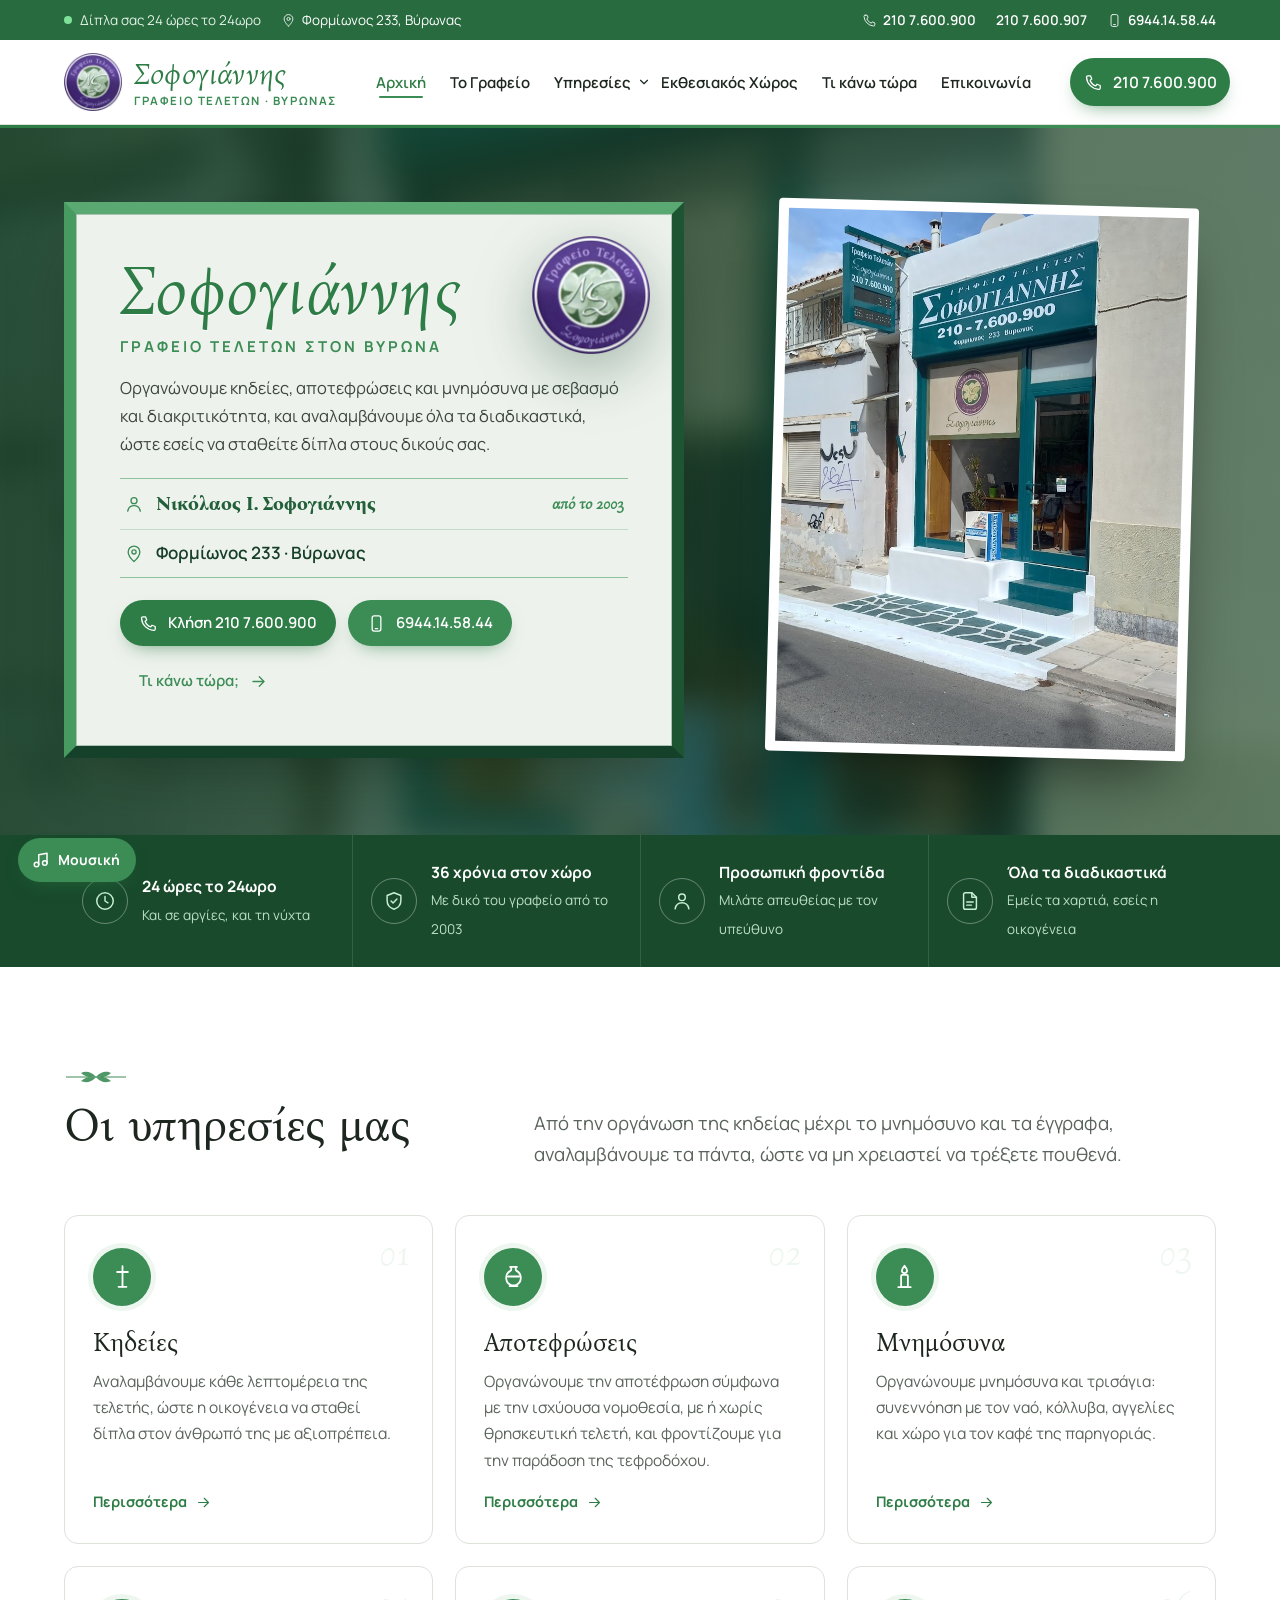
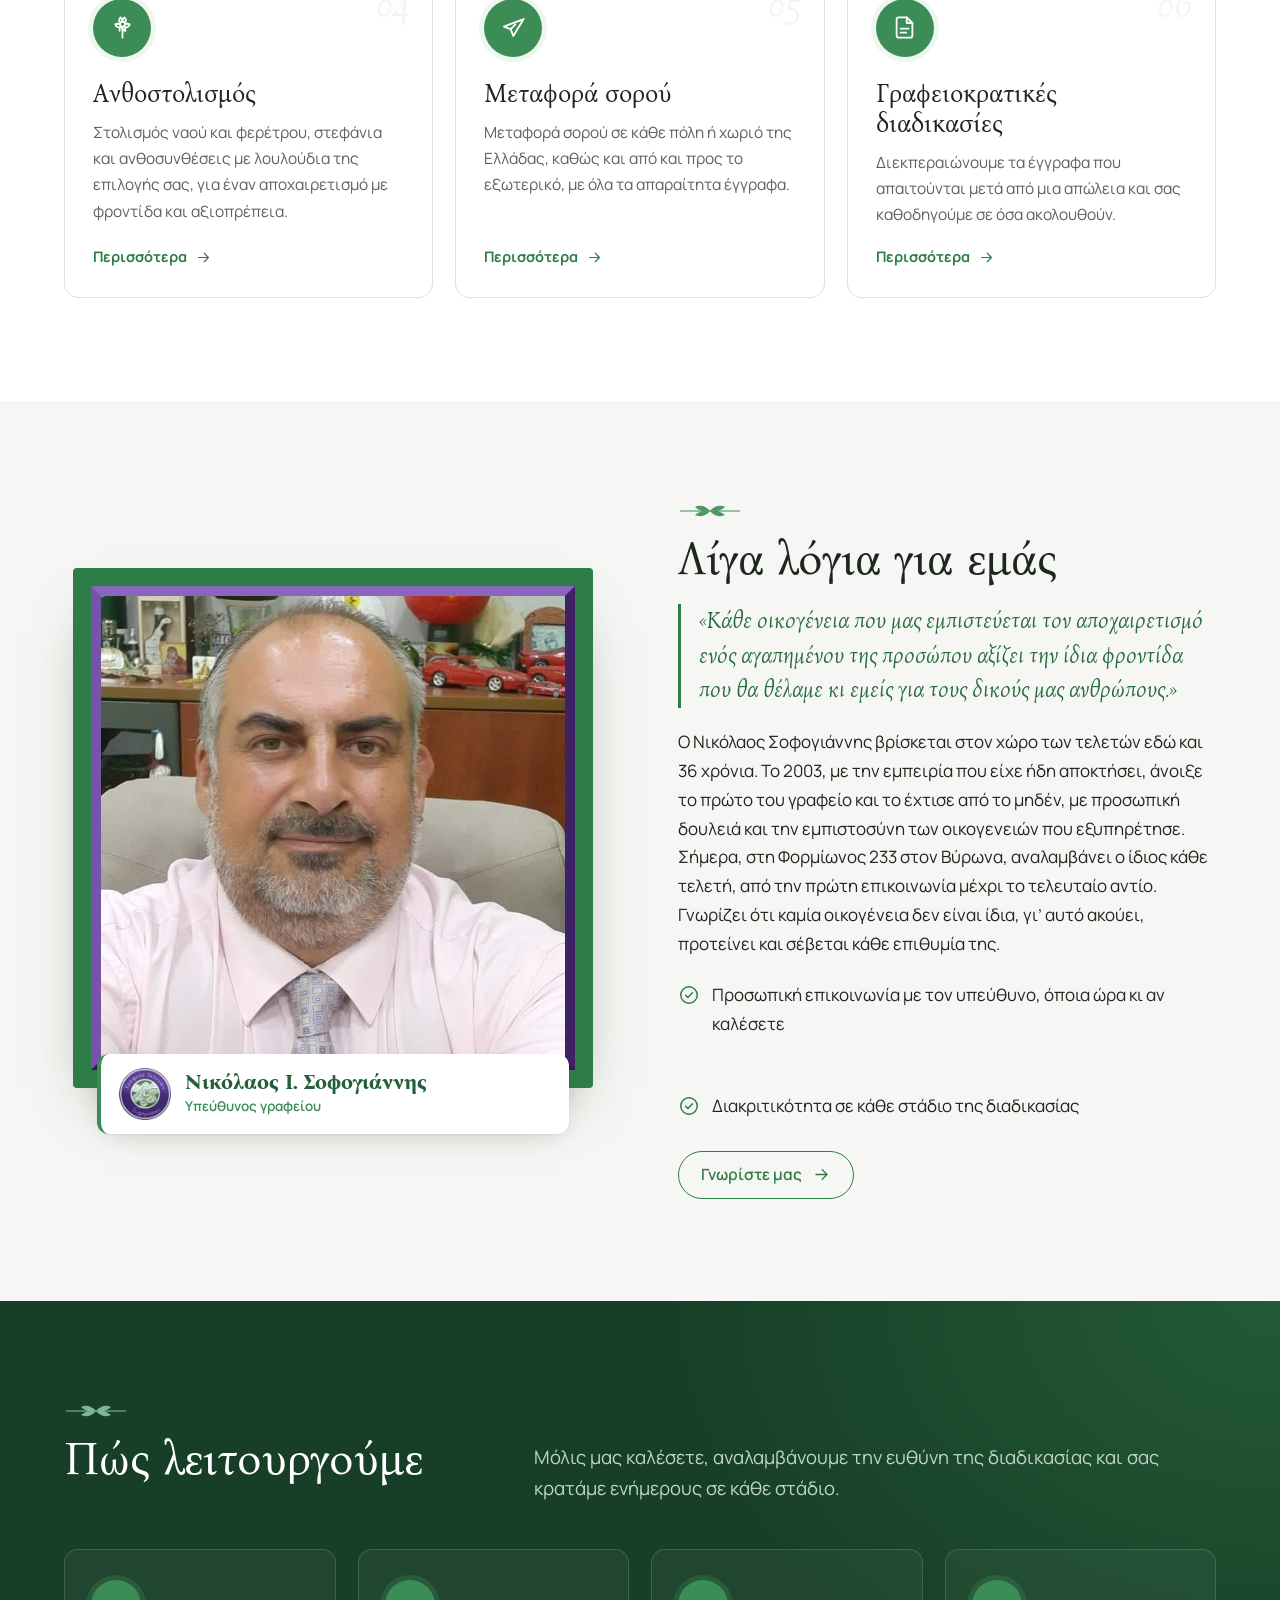
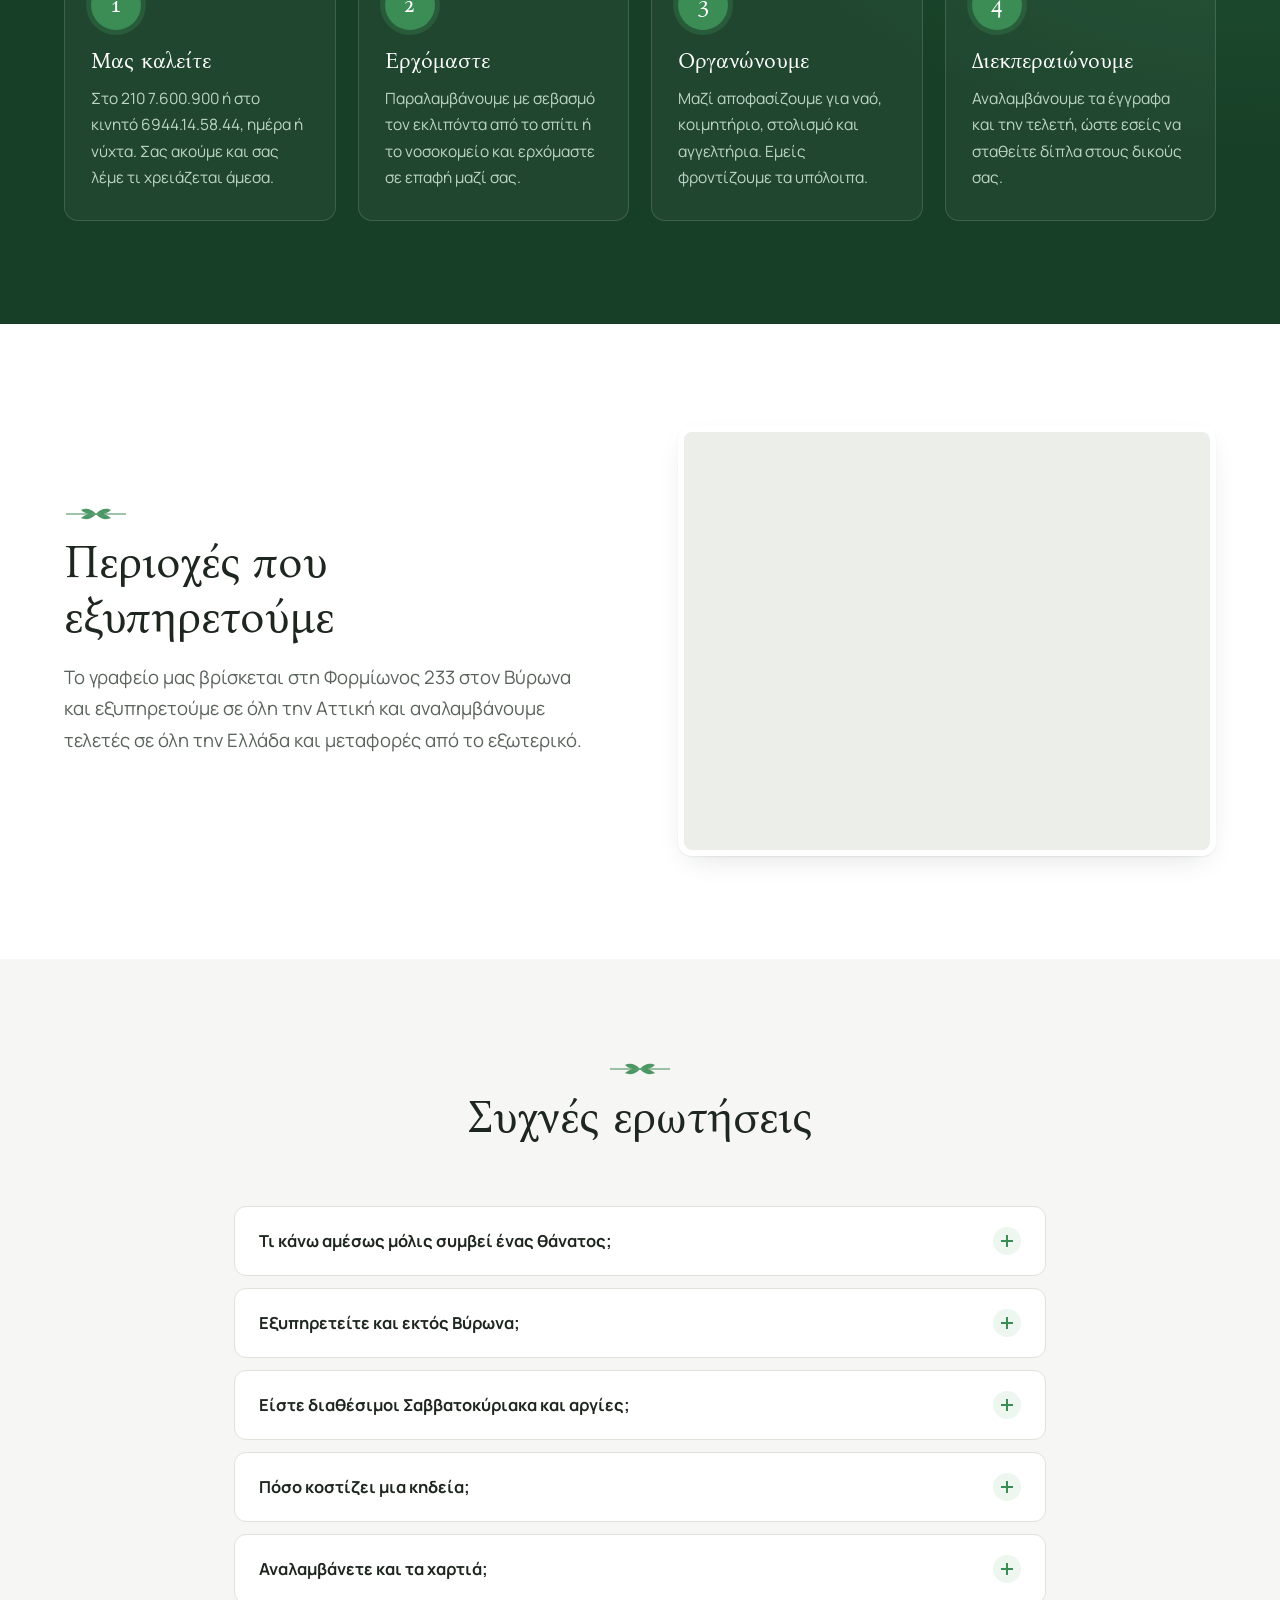
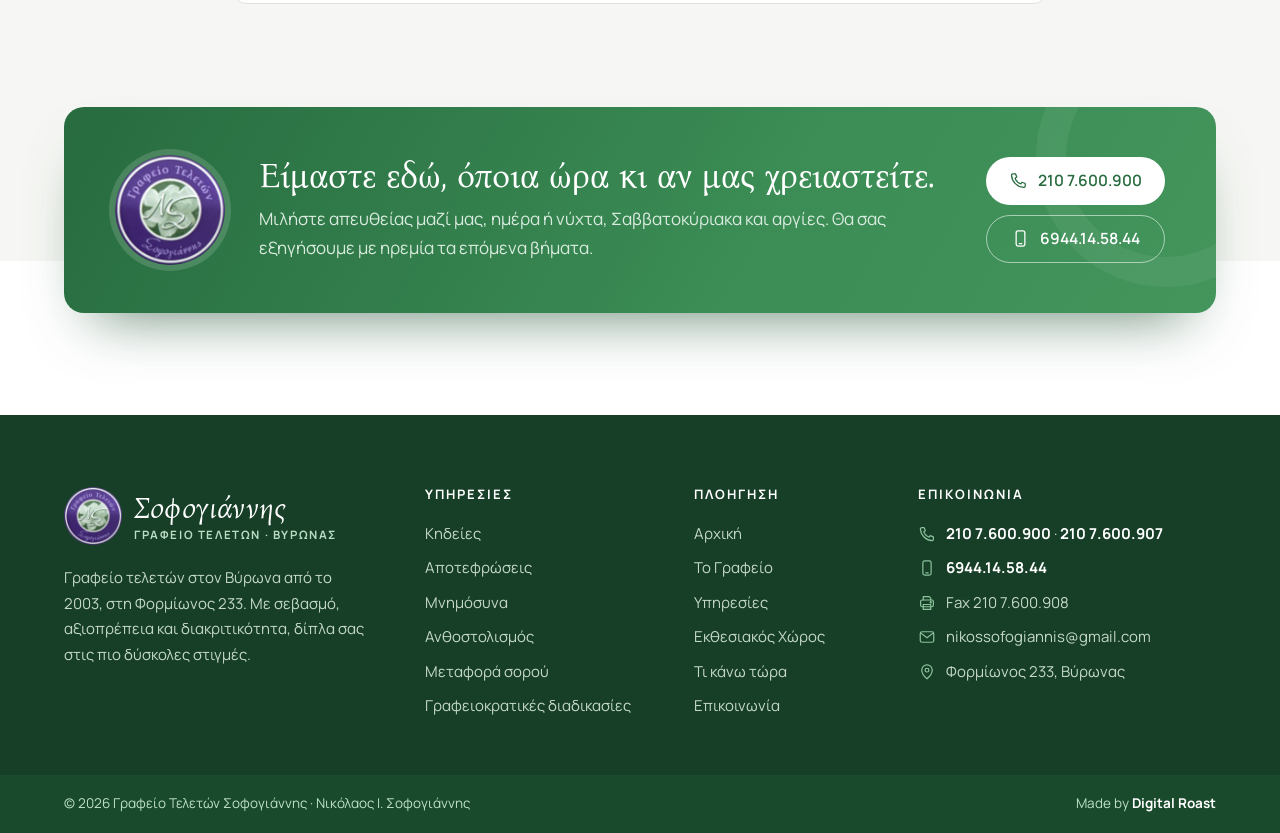
==== index.html @ 7c136b26 "Τηλέφωνα στη μορφή της κάρτας (210 7.600.900, 6944.14.58.44) Co-Authored-By: Claude Opus 5.5 <norepl" ====
<!DOCTYPE html>
<html lang="el">
<head>
  <meta charset="UTF-8">
  <meta name="viewport" content="width=device-width, initial-scale=1">
  <title>Γραφείο Τελετών Βύρωνας · Σοφογιάννης · 210 7.600.900</title>
  <meta name="description" content="Γραφείο Τελετών Σοφογιάννης στον Βύρωνα από το 2003, Φορμίωνος 233. Κηδείες, αποτεφρώσεις, μνημόσυνα, μεταφορά σορού, διαδικαστικά. 24 ώρες το 24ωρο: 210 7.600.900, 6944.14.58.44.">
  <meta name="robots" content="index, follow, max-image-preview:large, max-snippet:-1">
  <meta name="theme-color" content="#2f7d46">
  <link rel="canonical" href="https://teletessofogiannisvyronas.gr/">
  <meta property="og:type" content="website">
  <meta property="og:locale" content="el_GR">
  <meta property="og:site_name" content="Γραφείο Τελετών Σοφογιάννης · Βύρωνας">
  <meta property="og:title" content="Γραφείο Τελετών Βύρωνας · Σοφογιάννης · 210 7.600.900">
  <meta property="og:description" content="Γραφείο Τελετών Σοφογιάννης στον Βύρωνα από το 2003, Φορμίωνος 233. Κηδείες, αποτεφρώσεις, μνημόσυνα, μεταφορά σορού, διαδικαστικά. 24 ώρες το 24ωρο: 210 7.600.900, 6944.14.58.44.">
  <meta property="og:url" content="https://teletessofogiannisvyronas.gr/">
  <meta property="og:image" content="https://teletessofogiannisvyronas.gr/og-image.png?v=9c0b03b7">
  <meta property="og:image:width" content="1200">
  <meta property="og:image:height" content="630">
  <meta property="og:image:alt" content="Γραφείο Τελετών Σοφογιάννης · Βύρωνας">
  <meta name="twitter:card" content="summary_large_image">
  <meta name="twitter:title" content="Γραφείο Τελετών Βύρωνας · Σοφογιάννης · 210 7.600.900">
  <meta name="twitter:description" content="Γραφείο Τελετών Σοφογιάννης στον Βύρωνα από το 2003, Φορμίωνος 233. Κηδείες, αποτεφρώσεις, μνημόσυνα, μεταφορά σορού, διαδικαστικά. 24 ώρες το 24ωρο: 210 7.600.900, 6944.14.58.44.">
  <meta name="twitter:image" content="https://teletessofogiannisvyronas.gr/og-image.png?v=9c0b03b7">
  <meta name="format-detection" content="telephone=no">
  <link rel="icon" href="/favicon.ico?v=9c0b03b7" sizes="48x48">
  <link rel="icon" href="/favicon-96.png?v=9c0b03b7" sizes="96x96" type="image/png">
  <link rel="manifest" href="/site.webmanifest">
  <link rel="apple-touch-icon" href="/apple-touch-icon.png?v=9c0b03b7">
  <link rel="preconnect" href="https://fonts.googleapis.com">
  <link rel="preconnect" href="https://fonts.gstatic.com" crossorigin>
  <link href="https://fonts.googleapis.com/css2?family=Bona+Nova:ital,wght@0,400;0,700;1,400&family=Manrope:wght@400;500;600;700&display=swap" rel="stylesheet">
  <link rel="stylesheet" href="/css/style.css?v=26f9531e">
  <script>document.documentElement.classList.add("js")</script>
  <script type="application/ld+json">
{
  "@context": "https://schema.org",
  "@graph": [
    {
      "@type": "WebSite",
      "@id": "https://teletessofogiannisvyronas.gr/#website",
      "url": "https://teletessofogiannisvyronas.gr/",
      "name": "Γραφείο Τελετών Σοφογιάννης · Βύρωνας",
      "inLanguage": "el",
      "publisher": {
        "@id": "https://teletessofogiannisvyronas.gr/#funeralhome"
      }
    },
    {
      "@type": [
        "FuneralHome",
        "LocalBusiness"
      ],
      "@id": "https://teletessofogiannisvyronas.gr/#funeralhome",
      "name": "Γραφείο Τελετών Σοφογιάννης · Βύρωνας",
      "alternateName": [
        "Γραφείο Τελετών Σοφογιάννης",
        "Σοφογιάννης Γραφείο Τελετών",
        "Γραφείο Τελετών Βύρωνας Σοφογιάννης",
        "Sofogiannis Funeral Home"
      ],
      "description": "Γραφείο τελετών στον Βύρωνα από το 2003, Φορμίωνος 233. Κηδείες, αποτεφρώσεις, μνημόσυνα, ανθοστολισμός, μεταφορά σορού και διεκπεραίωση γραφειοκρατικών διαδικασιών, 24 ώρες το 24ωρο.",
      "url": "https://teletessofogiannisvyronas.gr/",
      "image": [
        "https://teletessofogiannisvyronas.gr/og-image.png",
        "https://teletessofogiannisvyronas.gr/images/grafeio-vyronas.jpg",
        "https://teletessofogiannisvyronas.gr/images/nikolaos-sofogiannis.jpg"
      ],
      "logo": "https://teletessofogiannisvyronas.gr/logo.png",
      "telephone": [
        "+302107600900",
        "+302107600907",
        "+306944145844"
      ],
      "faxNumber": "+302107600908",
      "email": "nikossofogiannis@gmail.com",
      "founder": {
        "@type": "Person",
        "name": "Νικόλαος Σοφογιάννης"
      },
      "foundingDate": "2003",
      "address": {
        "@type": "PostalAddress",
        "streetAddress": "Φορμίωνος 233",
        "addressLocality": "Βύρωνας",
        "addressRegion": "Αττική",
        "addressCountry": "GR"
      },
      "hasMap": "https://www.google.com/maps/search/?api=1&query=Φορμίωνος+233,+Βύρωνας",
      "contactPoint": [
        {
          "@type": "ContactPoint",
          "telephone": "+302107600900",
          "contactType": "customer service",
          "availableLanguage": [
            "el"
          ]
        },
        {
          "@type": "ContactPoint",
          "telephone": "+306944145844",
          "contactType": "emergency",
          "availableLanguage": [
            "el"
          ],
          "hoursAvailable": {
            "@type": "OpeningHoursSpecification",
            "opens": "00:00",
            "closes": "23:59",
            "dayOfWeek": [
              "Monday",
              "Tuesday",
              "Wednesday",
              "Thursday",
              "Friday",
              "Saturday",
              "Sunday"
            ]
          }
        }
      ],
      "openingHoursSpecification": {
        "@type": "OpeningHoursSpecification",
        "dayOfWeek": [
          "Monday",
          "Tuesday",
          "Wednesday",
          "Thursday",
          "Friday",
          "Saturday",
          "Sunday"
        ],
        "opens": "00:00",
        "closes": "23:59"
      },
      "areaServed": [
        {
          "@type": "Place",
          "name": "Βύρωνας"
        },
        {
          "@type": "Place",
          "name": "Καισαριανή"
        },
        {
          "@type": "Place",
          "name": "Παγκράτι"
        },
        {
          "@type": "Place",
          "name": "Υμηττός"
        },
        {
          "@type": "Place",
          "name": "Ζωγράφου"
        },
        {
          "@type": "Place",
          "name": "Ηλιούπολη"
        },
        {
          "@type": "Place",
          "name": "Δάφνη"
        },
        {
          "@type": "Place",
          "name": "Άγιος Δημήτριος"
        },
        {
          "@type": "Place",
          "name": "Νέα Σμύρνη"
        },
        {
          "@type": "Place",
          "name": "Μετς"
        },
        {
          "@type": "Place",
          "name": "Αθήνα"
        },
        {
          "@type": "AdministrativeArea",
          "name": "Αττική"
        },
        {
          "@type": "Country",
          "name": "Ελλάδα"
        }
      ],
      "hasOfferCatalog": {
        "@type": "OfferCatalog",
        "name": "Υπηρεσίες γραφείου τελετών",
        "itemListElement": [
          {
            "@type": "Offer",
            "itemOffered": {
              "@type": "Service",
              "name": "Κηδείες",
              "url": "https://teletessofogiannisvyronas.gr/ypiresies/kideies/"
            }
          },
          {
            "@type": "Offer",
            "itemOffered": {
              "@type": "Service",
              "name": "Αποτεφρώσεις",
              "url": "https://teletessofogiannisvyronas.gr/ypiresies/apotefroseis/"
            }
          },
          {
            "@type": "Offer",
            "itemOffered": {
              "@type": "Service",
              "name": "Μνημόσυνα",
              "url": "https://teletessofogiannisvyronas.gr/ypiresies/mnimosyna/"
            }
          },
          {
            "@type": "Offer",
            "itemOffered": {
              "@type": "Service",
              "name": "Ανθοστολισμός",
              "url": "https://teletessofogiannisvyronas.gr/ypiresies/anthostolismos/"
            }
          },
          {
            "@type": "Offer",
            "itemOffered": {
              "@type": "Service",
              "name": "Μεταφορά σορού",
              "url": "https://teletessofogiannisvyronas.gr/ypiresies/metafora-sorou/"
            }
          },
          {
            "@type": "Offer",
            "itemOffered": {
              "@type": "Service",
              "name": "Γραφειοκρατικές διαδικασίες",
              "url": "https://teletessofogiannisvyronas.gr/ypiresies/diadikasies/"
            }
          }
        ]
      }
    },
    {
      "@type": "WebPage",
      "@id": "https://teletessofogiannisvyronas.gr/#webpage",
      "url": "https://teletessofogiannisvyronas.gr/",
      "name": "Γραφείο Τελετών Βύρωνας · Σοφογιάννης · 210 7.600.900",
      "description": "Γραφείο Τελετών Σοφογιάννης στον Βύρωνα από το 2003, Φορμίωνος 233. Κηδείες, αποτεφρώσεις, μνημόσυνα, μεταφορά σορού, διαδικαστικά. 24 ώρες το 24ωρο: 210 7.600.900, 6944.14.58.44.",
      "inLanguage": "el",
      "isPartOf": {
        "@id": "https://teletessofogiannisvyronas.gr/#website"
      },
      "about": {
        "@id": "https://teletessofogiannisvyronas.gr/#funeralhome"
      }
    },
    {
      "@type": "FAQPage",
      "mainEntity": [
        {
          "@type": "Question",
          "name": "Τι κάνω αμέσως μόλις συμβεί ένας θάνατος;",
          "acceptedAnswer": {
            "@type": "Answer",
            "text": "Καλέστε μας στο 210 7.600.900 ή στο κινητό 6944.14.58.44, οποιαδήποτε ώρα. Αν ο θάνατος συνέβη στο σπίτι, χρειάζεται ιατρός για τη βεβαίωση θανάτου, ενώ αν συνέβη σε νοσοκομείο, η βεβαίωση εκδίδεται εκεί. Από εκεί και πέρα αναλαμβάνουμε εμείς. Δείτε αναλυτικά τον οδηγό «Τι κάνω τώρα»."
          }
        },
        {
          "@type": "Question",
          "name": "Εξυπηρετείτε και εκτός Βύρωνα;",
          "acceptedAnswer": {
            "@type": "Answer",
            "text": "Ναι. Το γραφείο μας βρίσκεται στον Βύρωνα, αλλά εξυπηρετούμε όλες τις περιοχές της Αττικής, από τα γύρω προάστια όπως Καισαριανή, Παγκράτι, Υμηττό και Ζωγράφου μέχρι κάθε άλλη γειτονιά, ενώ οργανώνουμε μεταφορές σορού σε όλη την Ελλάδα και το εξωτερικό."
          }
        },
        {
          "@type": "Question",
          "name": "Είστε διαθέσιμοι Σαββατοκύριακα και αργίες;",
          "acceptedAnswer": {
            "@type": "Answer",
            "text": "Ναι. Στο κινητό 6944.14.58.44 μπορείτε να μας βρείτε 24 ώρες το 24ωρο, κάθε ημέρα του χρόνου, και θα μιλήσετε απευθείας με τον υπεύθυνο του γραφείου."
          }
        },
        {
          "@type": "Question",
          "name": "Πόσο κοστίζει μια κηδεία;",
          "acceptedAnswer": {
            "@type": "Answer",
            "text": "Το κόστος εξαρτάται από τις επιλογές της οικογένειας (φέρετρο, στολισμός, στεφάνια, κοιμητήριο, μεταφορές κ.λπ.). Σας δίνουμε από την αρχή σαφή και αναλυτική ενημέρωση, χωρίς κρυφές χρεώσεις, και σας ενημερώνουμε για το επίδομα εξόδων κηδείας που μπορεί να δικαιούστε από τον ασφαλιστικό φορέα."
          }
        },
        {
          "@type": "Question",
          "name": "Αναλαμβάνετε και τα χαρτιά;",
          "acceptedAnswer": {
            "@type": "Answer",
            "text": "Ναι. Διεκπεραιώνουμε τα έγγραφα που απαιτούνται για την κηδεία, όπως η ληξιαρχική πράξη θανάτου και η άδεια ταφής, και σας καθοδηγούμε για όσα ακολουθούν. Δείτε τις γραφειοκρατικές διαδικασίες."
          }
        }
      ]
    }
  ]
}
  </script>
</head>
<body>
<a class="skip" href="#main">Μετάβαση στο περιεχόμενο</a>
<div class="topbar">
  <div class="wrap">
    <div class="tb-left"><span><span class="dot"></span>Δίπλα σας 24 ώρες το 24ωρο</span><a class="hide-sm" href="https://www.google.com/maps/search/?api=1&query=Φορμίωνος+233,+Βύρωνας" target="_blank" rel="noopener"><svg viewBox="0 0 24 24" fill="none" stroke="currentColor" stroke-width="1.6" stroke-linecap="round" stroke-linejoin="round" aria-hidden="true"><path d="M12 21s-7-6.2-7-11.5a7 7 0 0 1 14 0C19 14.8 12 21 12 21z"/><circle cx="12" cy="9.5" r="2.5"/></svg>Φορμίωνος 233, Βύρωνας</a></div>
    <div class="tb-right"><a href="tel:+302107600900"><svg viewBox="0 0 24 24" fill="none" stroke="currentColor" stroke-width="1.6" stroke-linecap="round" stroke-linejoin="round" aria-hidden="true"><path d="M5 3.5h3.2l1.6 4.2-2.1 1.4a11.5 11.5 0 0 0 7.2 7.2l1.4-2.1 4.2 1.6V19a1.8 1.8 0 0 1-2 1.8A16.5 16.5 0 0 1 3.2 5.5 1.8 1.8 0 0 1 5 3.5z"/></svg>210 7.600.900</a><a class="hide-sm" href="tel:+302107600907">210 7.600.907</a><a href="tel:+306944145844"><svg viewBox="0 0 24 24" fill="none" stroke="currentColor" stroke-width="1.6" stroke-linecap="round" stroke-linejoin="round" aria-hidden="true"><rect x="6.5" y="2.5" width="11" height="19" rx="2.5"/><path d="M10.5 18.5h3"/></svg>6944.14.58.44</a></div>
  </div>
</div>
<header class="site-header">
  <div class="wrap">
    <a class="brand" href="/" aria-label="Γραφείο Τελετών Σοφογιάννης · Βύρωνας, αρχική σελίδα">
        <img class="brand-mark" src="/images/logo-emblem.webp?v=9c0b03b7" alt="" width="58" height="58">
        <span class="brand-text"><span class="brand-name">Σοφογιάννης</span><span class="brand-sub">Γραφείο Τελετών · Βύρωνας</span></span>
      </a>
    <nav class="nav" aria-label="Κύρια πλοήγηση">
      <a href="/" aria-current="page">Αρχική</a><a href="/to-grafeio/">Το Γραφείο</a><div class="dd">
          <button type="button" aria-expanded="false" aria-haspopup="true">Υπηρεσίες <svg viewBox="0 0 24 24" fill="none" stroke="currentColor" stroke-width="2" stroke-linecap="round" stroke-linejoin="round" aria-hidden="true"><path d="m6 9 6 6 6-6"/></svg></button>
          <div class="dd-menu"><a href="/ypiresies/kideies/"><span class="ic"><svg viewBox="0 0 24 24" fill="none" stroke="currentColor" stroke-width="1.6" stroke-linecap="round" stroke-linejoin="round" aria-hidden="true"><path d="M12 2.8v18.4M7.2 8h9.6"/><path d="M8.5 21.2h7"/></svg></span><span><strong>Κηδείες</strong><small>Οργάνωση κηδείας από την αρχή ως το τέλος</small></span></a><a href="/ypiresies/apotefroseis/"><span class="ic"><svg viewBox="0 0 24 24" fill="none" stroke="currentColor" stroke-width="1.6" stroke-linecap="round" stroke-linejoin="round" aria-hidden="true"><path d="M9 3.5h6M10 3.5v2.2c0 .6-.4 1-.9 1.3C6.8 8.4 5.5 10.6 5.5 13.2c0 3.4 2.4 6 5.2 6.8h2.6c2.8-.8 5.2-3.4 5.2-6.8 0-2.6-1.3-4.8-3.6-6.2-.5-.3-.9-.7-.9-1.3V3.5"/><path d="M8.5 20.5h7M7 12h10"/></svg></span><span><strong>Αποτεφρώσεις</strong><small>Οργάνωση αποτέφρωσης & τεφροδόχοι</small></span></a><a href="/ypiresies/mnimosyna/"><span class="ic"><svg viewBox="0 0 24 24" fill="none" stroke="currentColor" stroke-width="1.6" stroke-linecap="round" stroke-linejoin="round" aria-hidden="true"><path d="M12 2.5c1.5 1.8 2.3 3 2.3 4.2a2.3 2.3 0 0 1-4.6 0c0-1.2.8-2.4 2.3-4.2z"/><rect x="9" y="10.5" width="6" height="11" rx="1"/><path d="M6.5 21.5h11"/></svg></span><span><strong>Μνημόσυνα</strong><small>Τρισάγια, 40ήμερα, ετήσια μνημόσυνα</small></span></a><a href="/ypiresies/anthostolismos/"><span class="ic"><svg viewBox="0 0 24 24" fill="none" stroke="currentColor" stroke-width="1.6" stroke-linecap="round" stroke-linejoin="round" aria-hidden="true"><circle cx="12" cy="9" r="2.2"/><path d="M12 6.8c0-2.4 1.6-3.8 1.6-3.8s1.9 1.6 1.2 3.9M14.2 9c2.2-.8 4.2.2 4.2.2s-.6 2.4-3 2.6M13.6 11c1.4 1.9 1 4 1 4s-2.4-.3-3-2.6M10.4 11c-1.4 1.9-1 4-1 4M9.8 9c-2.2-.8-4.2.2-4.2.2s.6 2.4 3 2.6M12 6.8C12 4.4 10.4 3 10.4 3s-1.9 1.6-1.2 3.9"/><path d="M12 11.2V21"/></svg></span><span><strong>Ανθοστολισμός</strong><small>Στολισμός ναού, φερέτρου & στεφάνια</small></span></a><a href="/ypiresies/metafora-sorou/"><span class="ic"><svg viewBox="0 0 24 24" fill="none" stroke="currentColor" stroke-width="1.6" stroke-linecap="round" stroke-linejoin="round" aria-hidden="true"><path d="M21 4.5 3.5 11.2l6 2.3 2.3 6L21 4.5z"/><path d="m9.5 13.5 4.2-4.2"/></svg></span><span><strong>Μεταφορά σορού</strong><small>Σε όλη την Ελλάδα & επαναπατρισμός</small></span></a><a href="/ypiresies/diadikasies/"><span class="ic"><svg viewBox="0 0 24 24" fill="none" stroke="currentColor" stroke-width="1.6" stroke-linecap="round" stroke-linejoin="round" aria-hidden="true"><path d="M14 3H7a2 2 0 0 0-2 2v14a2 2 0 0 0 2 2h10a2 2 0 0 0 2-2V8z"/><path d="M14 3v5h5M8.5 13h7M8.5 16.5h5"/></svg></span><span><strong>Γραφειοκρατικές διαδικασίες</strong><small>Δικαιολογητικά, ληξιαρχείο, ασφαλιστικά</small></span></a><a class="all" href="/ypiresies/">Όλες οι υπηρεσίες <svg viewBox="0 0 24 24" fill="none" stroke="currentColor" stroke-width="1.6" stroke-linecap="round" stroke-linejoin="round" aria-hidden="true"><path d="M5 12h14M13 6l6 6-6 6"/></svg></a></div>
        </div><a href="/ekthesiakos-xoros/">Εκθεσιακός Χώρος</a><a href="/ti-kano-tora/">Τι κάνω τώρα</a><a href="/epikoinonia/">Επικοινωνία</a>
    </nav>
    <div class="header-cta">
      <a class="btn btn-primary" href="tel:+302107600900"><svg viewBox="0 0 24 24" fill="none" stroke="currentColor" stroke-width="1.6" stroke-linecap="round" stroke-linejoin="round" aria-hidden="true"><path d="M5 3.5h3.2l1.6 4.2-2.1 1.4a11.5 11.5 0 0 0 7.2 7.2l1.4-2.1 4.2 1.6V19a1.8 1.8 0 0 1-2 1.8A16.5 16.5 0 0 1 3.2 5.5 1.8 1.8 0 0 1 5 3.5z"/></svg><span>210 7.600.900</span></a>
      <button class="menu-toggle" type="button" aria-label="Μενού" aria-expanded="false" aria-controls="mobile-nav"><span></span></button>
    </div>
  </div>
</header>
<nav class="mobile-nav" id="mobile-nav" aria-label="Πλοήγηση κινητού">
  <a href="/">Αρχική</a><a href="/to-grafeio/">Το Γραφείο</a><a href="/ypiresies/">Υπηρεσίες</a><div class="sub"><a href="/ypiresies/kideies/">Κηδείες</a><a href="/ypiresies/apotefroseis/">Αποτεφρώσεις</a><a href="/ypiresies/mnimosyna/">Μνημόσυνα</a><a href="/ypiresies/anthostolismos/">Ανθοστολισμός</a><a href="/ypiresies/metafora-sorou/">Μεταφορά σορού</a><a href="/ypiresies/diadikasies/">Γραφειοκρατικές διαδικασίες</a></div><a href="/ekthesiakos-xoros/">Εκθεσιακός Χώρος</a><a href="/ti-kano-tora/">Τι κάνω τώρα</a><a href="/epikoinonia/">Επικοινωνία</a>
  <div class="m-contact">
    <a class="btn btn-primary" href="tel:+302107600900"><svg viewBox="0 0 24 24" fill="none" stroke="currentColor" stroke-width="1.6" stroke-linecap="round" stroke-linejoin="round" aria-hidden="true"><path d="M5 3.5h3.2l1.6 4.2-2.1 1.4a11.5 11.5 0 0 0 7.2 7.2l1.4-2.1 4.2 1.6V19a1.8 1.8 0 0 1-2 1.8A16.5 16.5 0 0 1 3.2 5.5 1.8 1.8 0 0 1 5 3.5z"/></svg>Κλήση 210 7.600.900</a>
    <a class="btn btn-ghost" href="tel:+306944145844"><svg viewBox="0 0 24 24" fill="none" stroke="currentColor" stroke-width="1.6" stroke-linecap="round" stroke-linejoin="round" aria-hidden="true"><rect x="6.5" y="2.5" width="11" height="19" rx="2.5"/><path d="M10.5 18.5h3"/></svg>Κινητό 6944.14.58.44</a>
  </div>
</nav>
<main id="main">
<section class="hero">
  <div class="hero-bg"><img src="/images/prosopsi-2.jpg" alt="" width="765" height="1020" fetchpriority="high"></div>
  <div class="wrap hero-grid">
    <figure class="hero-shot"><img src="/images/prosopsi-2.jpg" alt="Η πρόσοψη του Γραφείου Τελετών Σοφογιάννης, Φορμίωνος 233, Βύρωνας" width="765" height="1020"></figure>
    <div class="bevel">
      <div class="panel hero-panel">
        <div class="hero-text">
          <h1><span class="h1-script">Σοφογιάννης</span><span class="h1-sub">Γραφείο Τελετών στον Βύρωνα</span></h1>
          <p class="lead">Οργανώνουμε κηδείες, αποτεφρώσεις και μνημόσυνα με σεβασμό και διακριτικότητα, και αναλαμβάνουμε όλα τα διαδικαστικά, ώστε εσείς να σταθείτε δίπλα στους δικούς σας.</p>
          <div class="hero-rows">
            <div class="row-owner"><svg viewBox="0 0 24 24" fill="none" stroke="currentColor" stroke-width="1.6" stroke-linecap="round" stroke-linejoin="round" aria-hidden="true"><circle cx="12" cy="8" r="3.6"/><path d="M4.5 20.5c.8-4 3.8-6.5 7.5-6.5s6.7 2.5 7.5 6.5"/></svg><span>Νικόλαος Ι. Σοφογιάννης</span><em class="since">από το 2003</em></div>
            <a class="row-addr" href="https://www.google.com/maps/search/?api=1&query=Φορμίωνος+233,+Βύρωνας" target="_blank" rel="noopener"><svg viewBox="0 0 24 24" fill="none" stroke="currentColor" stroke-width="1.6" stroke-linecap="round" stroke-linejoin="round" aria-hidden="true"><path d="M12 21s-7-6.2-7-11.5a7 7 0 0 1 14 0C19 14.8 12 21 12 21z"/><circle cx="12" cy="9.5" r="2.5"/></svg><span>Φορμίωνος 233 · Βύρωνας</span></a>
          </div>
          <div class="hero-actions">
            <a class="btn btn-primary" href="tel:+302107600900"><svg viewBox="0 0 24 24" fill="none" stroke="currentColor" stroke-width="1.6" stroke-linecap="round" stroke-linejoin="round" aria-hidden="true"><path d="M5 3.5h3.2l1.6 4.2-2.1 1.4a11.5 11.5 0 0 0 7.2 7.2l1.4-2.1 4.2 1.6V19a1.8 1.8 0 0 1-2 1.8A16.5 16.5 0 0 1 3.2 5.5 1.8 1.8 0 0 1 5 3.5z"/></svg>Κλήση 210 7.600.900</a>
            <a class="btn btn-purple" href="tel:+306944145844"><svg viewBox="0 0 24 24" fill="none" stroke="currentColor" stroke-width="1.6" stroke-linecap="round" stroke-linejoin="round" aria-hidden="true"><rect x="6.5" y="2.5" width="11" height="19" rx="2.5"/><path d="M10.5 18.5h3"/></svg>6944.14.58.44</a>
            <a class="btn btn-link" href="/ti-kano-tora/">Τι κάνω τώρα; <svg viewBox="0 0 24 24" fill="none" stroke="currentColor" stroke-width="1.6" stroke-linecap="round" stroke-linejoin="round" aria-hidden="true"><path d="M5 12h14M13 6l6 6-6 6"/></svg></a>
          </div>
        </div>
        <div class="hero-seal">
          <img src="/images/logo-emblem.webp?v=9c0b03b7" alt="Το έμβλημα του Γραφείου Τελετών Σοφογιάννης" width="150" height="150">
        </div>
      </div>
    </div>
  </div>
</section>

<section class="trust" aria-label="Γιατί να μας εμπιστευτείτε">
  <div class="wrap">
    <div class="trust-item"><span class="ic"><svg viewBox="0 0 24 24" fill="none" stroke="currentColor" stroke-width="1.6" stroke-linecap="round" stroke-linejoin="round" aria-hidden="true"><circle cx="12" cy="12" r="9"/><path d="M12 7v5l3.2 2"/></svg></span><div><strong>24 ώρες το 24ωρο</strong><span>Και σε αργίες, και τη νύχτα</span></div></div>
    <div class="trust-item"><span class="ic"><svg viewBox="0 0 24 24" fill="none" stroke="currentColor" stroke-width="1.6" stroke-linecap="round" stroke-linejoin="round" aria-hidden="true"><path d="M12 3 4.5 6v5.5c0 4.6 3.2 8.2 7.5 9.5 4.3-1.3 7.5-4.9 7.5-9.5V6z"/><path d="m8.8 12 2.2 2.2 4.2-4.4"/></svg></span><div><strong>36 χρόνια στον χώρο</strong><span>Με δικό του γραφείο από το 2003</span></div></div>
    <div class="trust-item"><span class="ic"><svg viewBox="0 0 24 24" fill="none" stroke="currentColor" stroke-width="1.6" stroke-linecap="round" stroke-linejoin="round" aria-hidden="true"><circle cx="12" cy="8" r="3.6"/><path d="M4.5 20.5c.8-4 3.8-6.5 7.5-6.5s6.7 2.5 7.5 6.5"/></svg></span><div><strong>Προσωπική φροντίδα</strong><span>Μιλάτε απευθείας με τον υπεύθυνο</span></div></div>
    <div class="trust-item"><span class="ic"><svg viewBox="0 0 24 24" fill="none" stroke="currentColor" stroke-width="1.6" stroke-linecap="round" stroke-linejoin="round" aria-hidden="true"><path d="M14 3H7a2 2 0 0 0-2 2v14a2 2 0 0 0 2 2h10a2 2 0 0 0 2-2V8z"/><path d="M14 3v5h5M8.5 13h7M8.5 16.5h5"/></svg></span><div><strong>Όλα τα διαδικαστικά</strong><span>Εμείς τα χαρτιά, εσείς η οικογένεια</span></div></div>
  </div>
</section>

<section class="section">
  <div class="wrap">
    <div class="section-head">
      <div class="sec-title"><svg class="leaf" viewBox="0 0 64 16" aria-hidden="true"><path d="M2 8h60" stroke="currentColor" stroke-width="1"/><path d="M32 8c-5-6-11-6-15-4 4 4 10 5 15 4zM32 8c5-6 11-6 15-4-4 4-10 5-15 4zM32 8c-5 6-11 6-15 4 4-4 10-5 15-4zM32 8c5 6 11 6 15 4-4-4-10-5-15-4z" fill="currentColor" opacity=".9"/></svg><h2>Οι υπηρεσίες μας</h2></div>
      <p class="lead">Από την οργάνωση της κηδείας μέχρι το μνημόσυνο και τα έγγραφα, αναλαμβάνουμε τα πάντα, ώστε να μη χρειαστεί να τρέξετε πουθενά.</p>
    </div>
    <div class="services-grid"><a class="service-card" href="/ypiresies/kideies/">
          <span class="num">01</span>
          <span class="ic"><svg viewBox="0 0 24 24" fill="none" stroke="currentColor" stroke-width="1.6" stroke-linecap="round" stroke-linejoin="round" aria-hidden="true"><path d="M12 2.8v18.4M7.2 8h9.6"/><path d="M8.5 21.2h7"/></svg></span>
          <h3>Κηδείες</h3>
          <p>Αναλαμβάνουμε κάθε λεπτομέρεια της τελετής, ώστε η οικογένεια να σταθεί δίπλα στον άνθρωπό της με αξιοπρέπεια.</p>
          <span class="more">Περισσότερα <svg viewBox="0 0 24 24" fill="none" stroke="currentColor" stroke-width="1.6" stroke-linecap="round" stroke-linejoin="round" aria-hidden="true"><path d="M5 12h14M13 6l6 6-6 6"/></svg></span>
        </a><a class="service-card" href="/ypiresies/apotefroseis/">
          <span class="num">02</span>
          <span class="ic"><svg viewBox="0 0 24 24" fill="none" stroke="currentColor" stroke-width="1.6" stroke-linecap="round" stroke-linejoin="round" aria-hidden="true"><path d="M9 3.5h6M10 3.5v2.2c0 .6-.4 1-.9 1.3C6.8 8.4 5.5 10.6 5.5 13.2c0 3.4 2.4 6 5.2 6.8h2.6c2.8-.8 5.2-3.4 5.2-6.8 0-2.6-1.3-4.8-3.6-6.2-.5-.3-.9-.7-.9-1.3V3.5"/><path d="M8.5 20.5h7M7 12h10"/></svg></span>
          <h3>Αποτεφρώσεις</h3>
          <p>Οργανώνουμε την αποτέφρωση σύμφωνα με την ισχύουσα νομοθεσία, με ή χωρίς θρησκευτική τελετή, και φροντίζουμε για την παράδοση της τεφροδόχου.</p>
          <span class="more">Περισσότερα <svg viewBox="0 0 24 24" fill="none" stroke="currentColor" stroke-width="1.6" stroke-linecap="round" stroke-linejoin="round" aria-hidden="true"><path d="M5 12h14M13 6l6 6-6 6"/></svg></span>
        </a><a class="service-card" href="/ypiresies/mnimosyna/">
          <span class="num">03</span>
          <span class="ic"><svg viewBox="0 0 24 24" fill="none" stroke="currentColor" stroke-width="1.6" stroke-linecap="round" stroke-linejoin="round" aria-hidden="true"><path d="M12 2.5c1.5 1.8 2.3 3 2.3 4.2a2.3 2.3 0 0 1-4.6 0c0-1.2.8-2.4 2.3-4.2z"/><rect x="9" y="10.5" width="6" height="11" rx="1"/><path d="M6.5 21.5h11"/></svg></span>
          <h3>Μνημόσυνα</h3>
          <p>Οργανώνουμε μνημόσυνα και τρισάγια: συνεννόηση με τον ναό, κόλλυβα, αγγελίες και χώρο για τον καφέ της παρηγοριάς.</p>
          <span class="more">Περισσότερα <svg viewBox="0 0 24 24" fill="none" stroke="currentColor" stroke-width="1.6" stroke-linecap="round" stroke-linejoin="round" aria-hidden="true"><path d="M5 12h14M13 6l6 6-6 6"/></svg></span>
        </a><a class="service-card" href="/ypiresies/anthostolismos/">
          <span class="num">04</span>
          <span class="ic"><svg viewBox="0 0 24 24" fill="none" stroke="currentColor" stroke-width="1.6" stroke-linecap="round" stroke-linejoin="round" aria-hidden="true"><circle cx="12" cy="9" r="2.2"/><path d="M12 6.8c0-2.4 1.6-3.8 1.6-3.8s1.9 1.6 1.2 3.9M14.2 9c2.2-.8 4.2.2 4.2.2s-.6 2.4-3 2.6M13.6 11c1.4 1.9 1 4 1 4s-2.4-.3-3-2.6M10.4 11c-1.4 1.9-1 4-1 4M9.8 9c-2.2-.8-4.2.2-4.2.2s.6 2.4 3 2.6M12 6.8C12 4.4 10.4 3 10.4 3s-1.9 1.6-1.2 3.9"/><path d="M12 11.2V21"/></svg></span>
          <h3>Ανθοστολισμός</h3>
          <p>Στολισμός ναού και φερέτρου, στεφάνια και ανθοσυνθέσεις με λουλούδια της επιλογής σας, για έναν αποχαιρετισμό με φροντίδα και αξιοπρέπεια.</p>
          <span class="more">Περισσότερα <svg viewBox="0 0 24 24" fill="none" stroke="currentColor" stroke-width="1.6" stroke-linecap="round" stroke-linejoin="round" aria-hidden="true"><path d="M5 12h14M13 6l6 6-6 6"/></svg></span>
        </a><a class="service-card" href="/ypiresies/metafora-sorou/">
          <span class="num">05</span>
          <span class="ic"><svg viewBox="0 0 24 24" fill="none" stroke="currentColor" stroke-width="1.6" stroke-linecap="round" stroke-linejoin="round" aria-hidden="true"><path d="M21 4.5 3.5 11.2l6 2.3 2.3 6L21 4.5z"/><path d="m9.5 13.5 4.2-4.2"/></svg></span>
          <h3>Μεταφορά σορού</h3>
          <p>Μεταφορά σορού σε κάθε πόλη ή χωριό της Ελλάδας, καθώς και από και προς το εξωτερικό, με όλα τα απαραίτητα έγγραφα.</p>
          <span class="more">Περισσότερα <svg viewBox="0 0 24 24" fill="none" stroke="currentColor" stroke-width="1.6" stroke-linecap="round" stroke-linejoin="round" aria-hidden="true"><path d="M5 12h14M13 6l6 6-6 6"/></svg></span>
        </a><a class="service-card" href="/ypiresies/diadikasies/">
          <span class="num">06</span>
          <span class="ic"><svg viewBox="0 0 24 24" fill="none" stroke="currentColor" stroke-width="1.6" stroke-linecap="round" stroke-linejoin="round" aria-hidden="true"><path d="M14 3H7a2 2 0 0 0-2 2v14a2 2 0 0 0 2 2h10a2 2 0 0 0 2-2V8z"/><path d="M14 3v5h5M8.5 13h7M8.5 16.5h5"/></svg></span>
          <h3>Γραφειοκρατικές διαδικασίες</h3>
          <p>Διεκπεραιώνουμε τα έγγραφα που απαιτούνται μετά από μια απώλεια και σας καθοδηγούμε σε όσα ακολουθούν.</p>
          <span class="more">Περισσότερα <svg viewBox="0 0 24 24" fill="none" stroke="currentColor" stroke-width="1.6" stroke-linecap="round" stroke-linejoin="round" aria-hidden="true"><path d="M5 12h14M13 6l6 6-6 6"/></svg></span>
        </a></div>
  </div>
</section>

<section class="section alt">
  <div class="wrap split">
    <figure class="portrait">
      <div class="portrait-frame"><img src="/images/nikolaos-sofogiannis.jpg" alt="Ο Νικόλαος Ι. Σοφογιάννης, υπεύθυνος του Γραφείου Τελετών Σοφογιάννης στον Βύρωνα" width="640" height="643" loading="lazy" decoding="async"></div>
      <figcaption><img src="/images/logo-emblem.webp?v=9c0b03b7" alt="" width="56" height="56"><span><strong>Νικόλαος Ι. Σοφογιάννης</strong><small>Υπεύθυνος γραφείου</small></span></figcaption>
    </figure>
    <div>
      <div class="sec-title"><svg class="leaf" viewBox="0 0 64 16" aria-hidden="true"><path d="M2 8h60" stroke="currentColor" stroke-width="1"/><path d="M32 8c-5-6-11-6-15-4 4 4 10 5 15 4zM32 8c5-6 11-6 15-4-4 4-10 5-15 4zM32 8c-5 6-11 6-15 4 4-4 10-5 15-4zM32 8c5 6 11 6 15 4-4-4-10-5-15-4z" fill="currentColor" opacity=".9"/></svg><h2>Λίγα λόγια για εμάς</h2></div>
      <p class="quote">«Κάθε οικογένεια που μας εμπιστεύεται τον αποχαιρετισμό ενός αγαπημένου της προσώπου αξίζει την ίδια φροντίδα που θα θέλαμε κι εμείς για τους δικούς μας ανθρώπους.»</p>
      <p>Ο Νικόλαος Σοφογιάννης βρίσκεται στον χώρο των τελετών εδώ και 36 χρόνια. Το 2003, με την εμπειρία που είχε ήδη αποκτήσει, άνοιξε το πρώτο του γραφείο και το έχτισε από το μηδέν, με προσωπική δουλειά και την εμπιστοσύνη των οικογενειών που εξυπηρέτησε. Σήμερα, στη Φορμίωνος 233 στον Βύρωνα, αναλαμβάνει ο ίδιος κάθε τελετή, από την πρώτη επικοινωνία μέχρι το τελευταίο αντίο. Γνωρίζει ότι καμία οικογένεια δεν είναι ίδια, γι’ αυτό ακούει, προτείνει και σέβεται κάθε επιθυμία της.</p>
      <ul class="check-list"><li><svg viewBox="0 0 24 24" fill="none" stroke="currentColor" stroke-width="1.6" stroke-linecap="round" stroke-linejoin="round" aria-hidden="true"><circle cx="12" cy="12" r="9"/><path d="m8.2 12.2 2.6 2.6 5-5.2"/></svg><span>Προσωπική επικοινωνία με τον υπεύθυνο, όποια ώρα κι αν καλέσετε</span></li><li><svg viewBox="0 0 24 24" fill="none" stroke="currentColor" stroke-width="1.6" stroke-linecap="round" stroke-linejoin="round" aria-hidden="true"><circle cx="12" cy="12" r="9"/><path d="m8.2 12.2 2.6 2.6 5-5.2"/></svg><span>Σαφής ενημέρωση για το κόστος από την αρχή</span></li><li><svg viewBox="0 0 24 24" fill="none" stroke="currentColor" stroke-width="1.6" stroke-linecap="round" stroke-linejoin="round" aria-hidden="true"><circle cx="12" cy="12" r="9"/><path d="m8.2 12.2 2.6 2.6 5-5.2"/></svg><span>Διακριτικότητα σε κάθε στάδιο της διαδικασίας</span></li></ul>
      <a class="btn btn-ghost" href="/to-grafeio/">Γνωρίστε μας <svg viewBox="0 0 24 24" fill="none" stroke="currentColor" stroke-width="1.6" stroke-linecap="round" stroke-linejoin="round" aria-hidden="true"><path d="M5 12h14M13 6l6 6-6 6"/></svg></a>
    </div>
  </div>
</section>

<section class="section dark">
  <div class="wrap">
    <div class="section-head">
      <div class="sec-title light"><svg class="leaf" viewBox="0 0 64 16" aria-hidden="true"><path d="M2 8h60" stroke="currentColor" stroke-width="1"/><path d="M32 8c-5-6-11-6-15-4 4 4 10 5 15 4zM32 8c5-6 11-6 15-4-4 4-10 5-15 4zM32 8c-5 6-11 6-15 4 4-4 10-5 15-4zM32 8c5 6 11 6 15 4-4-4-10-5-15-4z" fill="currentColor" opacity=".9"/></svg><h2>Πώς λειτουργούμε</h2></div>
      <p class="lead">Μόλις μας καλέσετε, αναλαμβάνουμε την ευθύνη της διαδικασίας και σας κρατάμε ενήμερους σε κάθε στάδιο.</p>
    </div>
    <ol class="steps">
      <li class="step"><span class="n">1</span><h3>Μας καλείτε</h3><p>Στο 210 7.600.900 ή στο κινητό 6944.14.58.44, ημέρα ή νύχτα. Σας ακούμε και σας λέμε τι χρειάζεται άμεσα.</p></li>
      <li class="step"><span class="n">2</span><h3>Ερχόμαστε</h3><p>Παραλαμβάνουμε με σεβασμό τον εκλιπόντα από το σπίτι ή το νοσοκομείο και ερχόμαστε σε επαφή μαζί σας.</p></li>
      <li class="step"><span class="n">3</span><h3>Οργανώνουμε</h3><p>Μαζί αποφασίζουμε για ναό, κοιμητήριο, στολισμό και αγγελτήρια. Εμείς φροντίζουμε τα υπόλοιπα.</p></li>
      <li class="step"><span class="n">4</span><h3>Διεκπεραιώνουμε</h3><p>Αναλαμβάνουμε τα έγγραφα και την τελετή, ώστε εσείς να σταθείτε δίπλα στους δικούς σας.</p></li>
    </ol>
  </div>
</section>

<section class="section">
  <div class="wrap split">
    <div>
      <div class="sec-title"><svg class="leaf" viewBox="0 0 64 16" aria-hidden="true"><path d="M2 8h60" stroke="currentColor" stroke-width="1"/><path d="M32 8c-5-6-11-6-15-4 4 4 10 5 15 4zM32 8c5-6 11-6 15-4-4 4-10 5-15 4zM32 8c-5 6-11 6-15 4 4-4 10-5 15-4zM32 8c5 6 11 6 15 4-4-4-10-5-15-4z" fill="currentColor" opacity=".9"/></svg><h2>Περιοχές που εξυπηρετούμε</h2></div>
      <p class="lead">Το γραφείο μας βρίσκεται στη Φορμίωνος 233 στον Βύρωνα και εξυπηρετούμε σε όλη την Αττική και αναλαμβάνουμε τελετές σε όλη την Ελλάδα και μεταφορές από το εξωτερικό.</p>
    </div>
    <div class="map">
      <iframe src="https://www.google.com/maps?q=Φορμίωνος+233,+Βύρωνας&output=embed" loading="lazy" referrerpolicy="no-referrer-when-downgrade" title="Χάρτης: Γραφείο Τελετών Σοφογιάννης · Βύρωνας"></iframe>
    </div>
  </div>
</section>

<section class="section alt">
  <div class="wrap narrow">
    <div class="section-head center">
      <div class="sec-title center"><svg class="leaf" viewBox="0 0 64 16" aria-hidden="true"><path d="M2 8h60" stroke="currentColor" stroke-width="1"/><path d="M32 8c-5-6-11-6-15-4 4 4 10 5 15 4zM32 8c5-6 11-6 15-4-4 4-10 5-15 4zM32 8c-5 6-11 6-15 4 4-4 10-5 15-4zM32 8c5 6 11 6 15 4-4-4-10-5-15-4z" fill="currentColor" opacity=".9"/></svg><h2>Συχνές ερωτήσεις</h2></div>
    </div>
    <div class="faq"><details><summary>Τι κάνω αμέσως μόλις συμβεί ένας θάνατος;<span class="pm" aria-hidden="true"></span></summary><div class="ans"><p>Καλέστε μας στο <a href="tel:+302107600900">210 7.600.900</a> ή στο κινητό <a href="tel:+306944145844">6944.14.58.44</a>, οποιαδήποτε ώρα. Αν ο θάνατος συνέβη στο σπίτι, χρειάζεται ιατρός για τη βεβαίωση θανάτου, ενώ αν συνέβη σε νοσοκομείο, η βεβαίωση εκδίδεται εκεί. Από εκεί και πέρα αναλαμβάνουμε εμείς. Δείτε αναλυτικά τον οδηγό <a href="/ti-kano-tora/">«Τι κάνω τώρα»</a>.</p></div></details><details><summary>Εξυπηρετείτε και εκτός Βύρωνα;<span class="pm" aria-hidden="true"></span></summary><div class="ans"><p>Ναι. Το γραφείο μας βρίσκεται στον Βύρωνα, αλλά εξυπηρετούμε όλες τις περιοχές της Αττικής, από τα γύρω προάστια όπως Καισαριανή, Παγκράτι, Υμηττό και Ζωγράφου μέχρι κάθε άλλη γειτονιά, ενώ οργανώνουμε μεταφορές σορού σε όλη την Ελλάδα και το εξωτερικό.</p></div></details><details><summary>Είστε διαθέσιμοι Σαββατοκύριακα και αργίες;<span class="pm" aria-hidden="true"></span></summary><div class="ans"><p>Ναι. Στο κινητό <a href="tel:+306944145844">6944.14.58.44</a> μπορείτε να μας βρείτε 24 ώρες το 24ωρο, κάθε ημέρα του χρόνου, και θα μιλήσετε απευθείας με τον υπεύθυνο του γραφείου.</p></div></details><details><summary>Πόσο κοστίζει μια κηδεία;<span class="pm" aria-hidden="true"></span></summary><div class="ans"><p>Το κόστος εξαρτάται από τις επιλογές της οικογένειας (φέρετρο, στολισμός, στεφάνια, κοιμητήριο, μεταφορές κ.λπ.). Σας δίνουμε από την αρχή σαφή και αναλυτική ενημέρωση, χωρίς κρυφές χρεώσεις, και σας ενημερώνουμε για το επίδομα εξόδων κηδείας που μπορεί να δικαιούστε από τον ασφαλιστικό φορέα.</p></div></details><details><summary>Αναλαμβάνετε και τα χαρτιά;<span class="pm" aria-hidden="true"></span></summary><div class="ans"><p>Ναι. Διεκπεραιώνουμε τα έγγραφα που απαιτούνται για την κηδεία, όπως η ληξιαρχική πράξη θανάτου και η άδεια ταφής, και σας καθοδηγούμε για όσα ακολουθούν. Δείτε τις <a href="/ypiresies/diadikasies/">γραφειοκρατικές διαδικασίες</a>.</p></div></details></div>
  </div>
</section>
<section class="cta-wrap">
  <div class="wrap">
    <div class="cta-band">
      <img class="cta-emblem" src="/images/logo-emblem.webp?v=9c0b03b7" alt="" width="120" height="120">
      <div>
        <h2>Είμαστε εδώ, όποια ώρα κι αν μας χρειαστείτε.</h2>
        <p>Μιλήστε απευθείας μαζί μας, ημέρα ή νύχτα, Σαββατοκύριακα και αργίες. Θα σας εξηγήσουμε με ηρεμία τα επόμενα βήματα.</p>
      </div>
      <div class="actions">
        <a class="btn btn-light" href="tel:+302107600900"><svg viewBox="0 0 24 24" fill="none" stroke="currentColor" stroke-width="1.6" stroke-linecap="round" stroke-linejoin="round" aria-hidden="true"><path d="M5 3.5h3.2l1.6 4.2-2.1 1.4a11.5 11.5 0 0 0 7.2 7.2l1.4-2.1 4.2 1.6V19a1.8 1.8 0 0 1-2 1.8A16.5 16.5 0 0 1 3.2 5.5 1.8 1.8 0 0 1 5 3.5z"/></svg>210 7.600.900</a>
        <a class="btn btn-outline-light" href="tel:+306944145844"><svg viewBox="0 0 24 24" fill="none" stroke="currentColor" stroke-width="1.6" stroke-linecap="round" stroke-linejoin="round" aria-hidden="true"><rect x="6.5" y="2.5" width="11" height="19" rx="2.5"/><path d="M10.5 18.5h3"/></svg>6944.14.58.44</a>
      </div>
    </div>
  </div>
</section>

</main>
<footer class="site-footer">
  <div class="wrap footer-grid">
    <div class="f-about">
      <a class="brand light" href="/" aria-label="Γραφείο Τελετών Σοφογιάννης · Βύρωνας, αρχική σελίδα">
        <img class="brand-mark" src="/images/logo-emblem.webp?v=9c0b03b7" alt="" width="58" height="58">
        <span class="brand-text"><span class="brand-name">Σοφογιάννης</span><span class="brand-sub">Γραφείο Τελετών · Βύρωνας</span></span>
      </a>
      <p>Γραφείο τελετών στον Βύρωνα από το 2003, στη Φορμίωνος 233. Με σεβασμό, αξιοπρέπεια και διακριτικότητα, δίπλα σας στις πιο δύσκολες στιγμές.</p>
    </div>
    <div>
      <h4>Υπηρεσίες</h4>
      <ul><li><a href="/ypiresies/kideies/">Κηδείες</a></li><li><a href="/ypiresies/apotefroseis/">Αποτεφρώσεις</a></li><li><a href="/ypiresies/mnimosyna/">Μνημόσυνα</a></li><li><a href="/ypiresies/anthostolismos/">Ανθοστολισμός</a></li><li><a href="/ypiresies/metafora-sorou/">Μεταφορά σορού</a></li><li><a href="/ypiresies/diadikasies/">Γραφειοκρατικές διαδικασίες</a></li></ul>
    </div>
    <div>
      <h4>Πλοήγηση</h4>
      <ul>
        <li><a href="/">Αρχική</a></li>
        <li><a href="/to-grafeio/">Το Γραφείο</a></li>
        <li><a href="/ypiresies/">Υπηρεσίες</a></li>
        <li><a href="/ekthesiakos-xoros/">Εκθεσιακός Χώρος</a></li>
        <li><a href="/ti-kano-tora/">Τι κάνω τώρα</a></li>
        <li><a href="/epikoinonia/">Επικοινωνία</a></li>
      </ul>
    </div>
    <div>
      <h4>Επικοινωνία</h4>
      <ul class="f-contact">
        <li><svg viewBox="0 0 24 24" fill="none" stroke="currentColor" stroke-width="1.6" stroke-linecap="round" stroke-linejoin="round" aria-hidden="true"><path d="M5 3.5h3.2l1.6 4.2-2.1 1.4a11.5 11.5 0 0 0 7.2 7.2l1.4-2.1 4.2 1.6V19a1.8 1.8 0 0 1-2 1.8A16.5 16.5 0 0 1 3.2 5.5 1.8 1.8 0 0 1 5 3.5z"/></svg><span><a href="tel:+302107600900"><strong>210 7.600.900</strong></a> · <a href="tel:+302107600907"><strong>210 7.600.907</strong></a></span></li>
        <li><svg viewBox="0 0 24 24" fill="none" stroke="currentColor" stroke-width="1.6" stroke-linecap="round" stroke-linejoin="round" aria-hidden="true"><rect x="6.5" y="2.5" width="11" height="19" rx="2.5"/><path d="M10.5 18.5h3"/></svg><a href="tel:+306944145844"><strong>6944.14.58.44</strong></a></li>
        <li><svg viewBox="0 0 24 24" fill="none" stroke="currentColor" stroke-width="1.6" stroke-linecap="round" stroke-linejoin="round" aria-hidden="true"><path d="M7 8V3.5h8l2 2V8"/><rect x="3.5" y="8" width="17" height="9" rx="2"/><path d="M7 14h10v6.5H7z"/><circle cx="17" cy="11" r=".8"/></svg><span>Fax 210 7.600.908</span></li>
        <li><svg viewBox="0 0 24 24" fill="none" stroke="currentColor" stroke-width="1.6" stroke-linecap="round" stroke-linejoin="round" aria-hidden="true"><rect x="3" y="5" width="18" height="14" rx="2.5"/><path d="m3.5 6.5 8.5 6.5 8.5-6.5"/></svg><a href="mailto:nikossofogiannis@gmail.com">nikossofogiannis@gmail.com</a></li>
        <li><svg viewBox="0 0 24 24" fill="none" stroke="currentColor" stroke-width="1.6" stroke-linecap="round" stroke-linejoin="round" aria-hidden="true"><path d="M12 21s-7-6.2-7-11.5a7 7 0 0 1 14 0C19 14.8 12 21 12 21z"/><circle cx="12" cy="9.5" r="2.5"/></svg><a href="https://www.google.com/maps/search/?api=1&query=Φορμίωνος+233,+Βύρωνας" target="_blank" rel="noopener">Φορμίωνος 233, Βύρωνας</a></li>
      </ul>
    </div>
  </div>
  <div class="footer-bottom">
    <div class="wrap">
      <span>© <span id="year">2026</span> Γραφείο Τελετών Σοφογιάννης · Νικόλαος Ι. Σοφογιάννης</span>
      <a class="credit" href="https://digitalroast.gr" target="_blank" rel="noopener">Made by <strong>Digital Roast</strong></a>
    </div>
  </div>
</footer>
<div class="call-bar" aria-label="Γρήγορη κλήση">
  <a class="primary" href="tel:+302107600900"><svg viewBox="0 0 24 24" fill="none" stroke="currentColor" stroke-width="1.6" stroke-linecap="round" stroke-linejoin="round" aria-hidden="true"><path d="M5 3.5h3.2l1.6 4.2-2.1 1.4a11.5 11.5 0 0 0 7.2 7.2l1.4-2.1 4.2 1.6V19a1.8 1.8 0 0 1-2 1.8A16.5 16.5 0 0 1 3.2 5.5 1.8 1.8 0 0 1 5 3.5z"/></svg>210 7.600.900</a>
  <a href="tel:+306944145844"><svg viewBox="0 0 24 24" fill="none" stroke="currentColor" stroke-width="1.6" stroke-linecap="round" stroke-linejoin="round" aria-hidden="true"><rect x="6.5" y="2.5" width="11" height="19" rx="2.5"/><path d="M10.5 18.5h3"/></svg>Κινητό</a>
</div>
<script src="/js/main.js?v=26f9531e" defer></script>
</body>
</html>
---- css/style.css ----
/* Γραφείο Τελετών Σοφογιάννης · θέμα από την επαγγελματική κάρτα: πράσινο πλαίσιο, μωβ ανάγλυφη κορνίζα, ασημί χαρτί */
:root {
  --green: #2f7d46;
  --green-d: #22603a;
  --green-dd: #173f27;
  --green-l: #e7f1e9;
  --purple: #3b8c55;
  --purple-d: #276b3f;
  --purple-dd: #184a2b;
  --purple-l: #8cc39d;
  --lilac: #eef6f0;
  --paper: #f6f7f4;
  --silver: #eceeea;
  --ink: #1d261f;
  --muted: #59635c;
  --line: #dde2db;
  --white: #fff;
  --serif: "Bona Nova", "Noto Serif", Georgia, serif;
  --sans: "Manrope", system-ui, -apple-system, "Segoe UI", Roboto, sans-serif;
  --radius: 14px;
  --shadow: 0 1px 2px rgba(20, 40, 25, .06), 0 10px 30px -12px rgba(20, 40, 25, .18);
  --wrap: 1200px;
}

*, *::before, *::after { box-sizing: border-box; }
html { -webkit-text-size-adjust: 100%; scroll-behavior: smooth; }
body {
  margin: 0; font-family: var(--sans); font-size: 17px; line-height: 1.7; color: var(--ink);
  background: var(--white); -webkit-font-smoothing: antialiased;
}
img, svg, iframe { display: block; max-width: 100%; }
a { color: var(--green); text-decoration-thickness: 1px; text-underline-offset: 3px; }
h1, h2, h3, h4 { font-family: var(--serif); font-weight: 400; line-height: 1.2; margin: 0 0 .5em; color: var(--ink); }
h3 { font-size: 22px; }
p { margin: 0 0 1.1em; }
.wrap { width: 100%; max-width: var(--wrap); margin: 0 auto; padding: 0 24px; }
.wrap.narrow { max-width: 860px; }
.lead { font-size: 18.5px; color: var(--muted); max-width: 62ch; }
.skip { position: absolute; left: -9999px; top: 8px; z-index: 100; background: var(--purple); color: #fff; padding: 8px 14px; border-radius: 8px; }
.skip:focus { left: 8px; }
:focus-visible { outline: 3px solid var(--purple-l); outline-offset: 2px; }

/* ---------------------------------------------------------------- buttons */
.btn {
  display: inline-flex; align-items: center; justify-content: center; gap: 10px; min-height: 48px;
  padding: 12px 22px; border-radius: 999px; font: 600 15.5px/1.2 var(--sans); text-decoration: none;
  border: 1.5px solid transparent; cursor: pointer; transition: background .2s, color .2s, border-color .2s, transform .2s, box-shadow .2s;
  white-space: nowrap;
}
.btn svg { width: 19px; height: 19px; flex: none; }
.btn:hover { transform: translateY(-1px); }
.btn-primary { background: var(--green); color: #fff; box-shadow: 0 8px 20px -10px rgba(47, 125, 70, .8); }
.btn-primary:hover { background: var(--green-d); }
.btn-purple { background: var(--purple); color: #fff; box-shadow: 0 8px 20px -10px rgba(59, 140, 85, .8); }
.btn-purple:hover { background: var(--purple-d); }
.btn-ghost { border-color: var(--green); color: var(--green); background: transparent; }
.btn-ghost:hover { background: var(--green); color: #fff; }
.btn-link { color: var(--purple); padding-left: 6px; padding-right: 6px; }
.btn-link:hover { color: var(--purple-d); }
.btn-light { background: #fff; color: var(--purple-d); }
.btn-light:hover { background: var(--lilac); }
.btn-outline-light { border-color: rgba(255, 255, 255, .55); color: #fff; }
.btn-outline-light:hover { background: rgba(255, 255, 255, .12); border-color: #fff; }

/* ---------------------------------------------------------------- topbar & header */
.topbar { background: var(--purple-d); color: #e3f1e7; font-size: 13.5px; }
.topbar .wrap { display: flex; justify-content: space-between; align-items: center; gap: 16px; min-height: 40px; }
.topbar a { color: #fff; text-decoration: none; display: inline-flex; align-items: center; gap: 6px; }
.topbar a:hover { text-decoration: underline; }
.topbar svg { width: 15px; height: 15px; opacity: .85; }
.tb-left, .tb-right { display: flex; align-items: center; gap: 20px; }
.tb-right { font-weight: 600; }
.dot { display: inline-block; width: 8px; height: 8px; border-radius: 50%; background: #7ee29a; margin-right: 8px; box-shadow: 0 0 0 0 rgba(126, 226, 154, .6); animation: pulse 2.4s infinite; vertical-align: 1px; }
@keyframes pulse { 70% { box-shadow: 0 0 0 8px rgba(126, 226, 154, 0); } 100% { box-shadow: 0 0 0 0 rgba(126, 226, 154, 0); } }

.site-header { position: sticky; top: 0; z-index: 50; background: rgba(255, 255, 255, .96); backdrop-filter: saturate(1.4) blur(10px); border-bottom: 1px solid var(--line); transition: box-shadow .25s; }
.site-header::after { content: ""; position: absolute; left: 0; right: 0; bottom: -4px; height: 3px; background: linear-gradient(90deg, var(--green) 0 50%, var(--purple) 50% 100%); }
.site-header.scrolled { box-shadow: 0 8px 24px -16px rgba(0, 0, 0, .3); }
.site-header .wrap { display: flex; align-items: center; gap: 28px; min-height: 84px; }
.brand { display: flex; align-items: center; gap: 12px; text-decoration: none; flex: none; }
.brand-mark { width: 58px; height: 58px; }
.brand-text { display: flex; flex-direction: column; line-height: 1; }
.brand-name { font-family: var(--serif); font-style: italic; font-size: 31px; color: var(--green); letter-spacing: .2px; }
.brand-sub { font-size: 11.5px; letter-spacing: 1.6px; text-transform: uppercase; color: var(--purple); font-weight: 700; margin-top: 6px; }
.brand.light .brand-name { color: #fff; }
.brand.light .brand-sub { color: #b9dcc3; }

.nav { display: flex; align-items: center; gap: 4px; margin-left: auto; }
.nav > a, .nav .dd > button {
  font: 600 15px/1 var(--sans); color: var(--ink); text-decoration: none; padding: 12px 14px; border-radius: 10px;
  background: none; border: 0; cursor: pointer; display: inline-flex; align-items: center; gap: 6px; position: relative;
}
.nav > a:hover, .nav .dd > button:hover { color: var(--green); background: var(--green-l); }
.nav > a[aria-current="page"], .nav .dd.active > button { color: var(--green); }
.nav > a[aria-current="page"]::after, .nav .dd.active > button::after { content: ""; position: absolute; left: 14px; right: 14px; bottom: 4px; height: 2px; background: var(--purple); border-radius: 2px; }
.nav .dd { position: relative; }
.nav .dd > button svg { width: 14px; height: 14px; transition: transform .2s; }
.dd-menu {
  position: absolute; top: calc(100% + 10px); left: 50%; transform: translate(-50%, 6px); width: 400px; background: #fff;
  border: 1px solid var(--line); border-top: 3px solid var(--purple); border-radius: 0 0 14px 14px; box-shadow: var(--shadow); padding: 10px;
  opacity: 0; visibility: hidden; transition: opacity .2s, transform .2s, visibility .2s;
}
.dd:hover .dd-menu, .dd.open .dd-menu, .dd:focus-within .dd-menu { opacity: 1; visibility: visible; transform: translate(-50%, 0); }
.dd:hover > button svg, .dd.open > button svg { transform: rotate(180deg); }
.dd-menu a { display: flex; gap: 14px; align-items: flex-start; padding: 10px 12px; border-radius: 10px; text-decoration: none; color: var(--ink); }
.dd-menu a:hover { background: var(--lilac); }
.dd-menu .ic { width: 38px; height: 38px; border-radius: 50%; background: var(--green-l); color: var(--green); display: grid; place-items: center; flex: none; }
.dd-menu .ic svg { width: 20px; height: 20px; }
.dd-menu strong { display: block; font-size: 15px; }
.dd-menu small { display: block; color: var(--muted); font-size: 13px; line-height: 1.4; }
.dd-menu a.all { justify-content: center; align-items: center; gap: 8px; color: var(--purple); font-weight: 700; font-size: 14px; border-top: 1px solid var(--line); border-radius: 0; margin-top: 6px; padding-top: 14px; }
.dd-menu a.all svg { width: 16px; height: 16px; }

.header-cta { display: flex; align-items: center; gap: 10px; }
.menu-toggle { display: none; width: 48px; height: 48px; border-radius: 12px; border: 1.5px solid var(--line); background: #fff; cursor: pointer; position: relative; }
.menu-toggle span, .menu-toggle span::before, .menu-toggle span::after { position: absolute; left: 50%; width: 20px; height: 2px; background: var(--ink); border-radius: 2px; transform: translateX(-50%); transition: transform .25s, opacity .25s; content: ""; }
.menu-toggle span { top: 50%; }
.menu-toggle span::before { top: -6px; }
.menu-toggle span::after { top: 6px; }
.menu-open .menu-toggle span { background: transparent; }
.menu-open .menu-toggle span::before { transform: translateX(-50%) translateY(6px) rotate(45deg); }
.menu-open .menu-toggle span::after { transform: translateX(-50%) translateY(-6px) rotate(-45deg); }
.mobile-nav { display: none; }

/* ---------------------------------------------------------------- the card frame (bevel) */
.bevel {
  border: 16px solid; border-color: #5aa872 #1d5532 #15402a #479a60; /* ανάγλυφη κορνίζα όπως στην κάρτα */
  background: var(--purple); box-shadow: 0 30px 60px -30px rgba(10, 30, 15, .6);
}
.panel {
  position: relative; overflow: hidden;
  background: radial-gradient(120% 90% at 80% 10%, #ffffff 0%, var(--paper) 55%, var(--silver) 100%);
  box-shadow: inset 0 0 0 1px rgba(39, 107, 63, .35);
}
.panel-art { position: absolute; right: -2%; bottom: -6%; width: min(620px, 62%); opacity: .2; pointer-events: none; filter: grayscale(1); }

/* ---------------------------------------------------------------- hero */
.hero {
  background: var(--green);
  background-image:
    radial-gradient(circle at 15% 20%, rgba(255, 255, 255, .08) 0 2px, transparent 3px),
    radial-gradient(circle at 70% 80%, rgba(255, 255, 255, .06) 0 2px, transparent 3px),
    linear-gradient(160deg, #36894f 0%, var(--green) 45%, var(--green-d) 100%);
  background-size: 34px 34px, 46px 46px, 100% 100%;
  padding: clamp(28px, 4vw, 56px) 0 clamp(40px, 5vw, 72px);
}
.hero-panel { display: grid; grid-template-columns: 1.25fr .75fr; align-items: center; gap: 32px; padding: clamp(36px, 5vw, 72px) clamp(28px, 5vw, 72px); }
.hero h1 { margin: 0 0 18px; }
.h1-script { display: block; font-style: italic; font-size: clamp(56px, 8.4vw, 104px); line-height: 1; color: var(--green); text-shadow: 0 1px 0 #fff; letter-spacing: .5px; }
.h1-sub { display: block; font-family: var(--sans); font-weight: 700; font-size: clamp(13px, 1.4vw, 15px); letter-spacing: 3px; text-transform: uppercase; color: var(--purple); margin-top: 16px; }
.hero .lead { color: #3d4840; font-size: clamp(17px, 1.6vw, 19px); }
.hero-rows { border-top: 1.5px solid var(--purple-l); border-bottom: 1.5px solid var(--purple-l); margin: 26px 0 28px; max-width: 560px; }
.hero-rows > * { display: flex; align-items: center; gap: 12px; padding: 12px 4px; color: var(--green-dd); text-decoration: none; font-weight: 600; }
.hero-rows > * + * { border-top: 1px solid rgba(59, 140, 85, .25); }
.hero-rows svg { width: 20px; height: 20px; color: var(--purple); flex: none; }
.row-owner span { font-family: var(--serif); font-size: 21px; font-weight: 700; color: var(--green-d); }
.row-addr:hover span { text-decoration: underline; }
.hero-actions { display: flex; flex-wrap: wrap; gap: 12px; align-items: center; }
.hero-seal { display: grid; place-items: center; }
.hero-seal img { width: min(340px, 100%); height: auto; filter: drop-shadow(0 18px 30px rgba(24, 74, 43, .35)); animation: seal 1.2s cubic-bezier(.2, .7, .2, 1) both; }
@keyframes seal { from { opacity: 0; transform: scale(.85) rotate(-12deg); } to { opacity: 1; transform: none; } }

/* ---------------------------------------------------------------- trust strip */
.trust { background: var(--purple-dd); color: #fff; }
.trust .wrap { display: grid; grid-template-columns: repeat(4, 1fr); }
.trust-item { display: flex; gap: 14px; align-items: center; padding: 24px 18px; }
.trust-item + .trust-item { border-left: 1px solid rgba(255, 255, 255, .12); }
.trust-item .ic { width: 46px; height: 46px; border-radius: 50%; border: 1.5px solid rgba(255, 255, 255, .35); display: grid; place-items: center; flex: none; color: #c9f0d3; }
.trust-item svg { width: 22px; height: 22px; }
.trust-item strong { display: block; font-size: 15.5px; }
.trust-item span { font-size: 13.5px; color: #bfe0c8; }

/* ---------------------------------------------------------------- sections */
.section { padding: clamp(64px, 8vw, 110px) 0; }
.section.alt { background: var(--paper); }
.section.dark { background: var(--green-dd); color: #e3efe6; background-image: radial-gradient(80% 120% at 100% 0%, rgba(59, 140, 85, .35), transparent 60%); }
.section.dark .lead { color: #bfd6c5; }
.section-head { display: flex; justify-content: space-between; align-items: flex-end; gap: 30px 60px; margin-bottom: 44px; flex-wrap: wrap; }
.section-head .lead { margin: 0; }
.section-head.center { justify-content: center; text-align: center; }
.sec-title { margin-bottom: 18px; }
.sec-title .leaf { width: 64px; height: 16px; color: var(--purple); margin-bottom: 12px; }
.sec-title h2 { font-size: clamp(32px, 4vw, 46px); margin: 0; }
.sec-title.center .leaf { margin-left: auto; margin-right: auto; }
.sec-title.light h2 { color: #fff; }
.sec-title.light .leaf { color: var(--purple-l); }

/* services */
.services-grid { display: grid; grid-template-columns: repeat(3, 1fr); gap: 22px; }
.service-card {
  position: relative; display: flex; flex-direction: column; padding: 32px 28px 28px; background: #fff; border: 1px solid var(--line);
  border-radius: var(--radius); text-decoration: none; color: var(--ink); overflow: hidden; transition: transform .25s, box-shadow .25s, border-color .25s;
}
.service-card::before { content: ""; position: absolute; left: 0; top: 0; bottom: 0; width: 4px; background: linear-gradient(var(--green), var(--purple)); transform: scaleY(0); transform-origin: top; transition: transform .35s; }
.service-card:hover { transform: translateY(-4px); box-shadow: var(--shadow); border-color: transparent; }
.service-card:hover::before { transform: scaleY(1); }
.service-card .num { position: absolute; right: 22px; top: 18px; font-family: var(--serif); font-style: italic; font-size: 38px; color: var(--lilac); line-height: 1; }
.service-card .ic { width: 58px; height: 58px; border-radius: 50%; background: var(--purple); color: #fff; display: grid; place-items: center; margin-bottom: 22px; box-shadow: 0 0 0 5px var(--lilac); }
.service-card .ic svg { width: 27px; height: 27px; }
.service-card h3 { font-size: 25px; margin-bottom: 10px; }
.service-card p { color: var(--muted); font-size: 15.5px; flex: 1; }
.service-card .more { display: inline-flex; align-items: center; gap: 8px; font-weight: 700; color: var(--green); font-size: 14.5px; }
.service-card .more svg { width: 17px; height: 17px; transition: transform .25s; }
.service-card:hover .more svg { transform: translateX(4px); }

/* split */
.split { display: grid; grid-template-columns: 1fr 1fr; gap: clamp(36px, 6vw, 84px); align-items: center; }
.quote-card {
  position: relative; background: var(--green); color: #fff; border-radius: 4px; padding: clamp(36px, 5vw, 60px); text-align: center;
  outline: 10px solid var(--purple); outline-offset: -26px; box-shadow: var(--shadow);
}
.quote-card img { width: 96px; height: 96px; margin: 8px auto 22px; }
.quote-card blockquote { margin: 0 0 20px; font-family: var(--serif); font-style: italic; font-size: clamp(21px, 2.2vw, 26px); line-height: 1.45; }
.quote-card .sig { margin: 0 0 6px; font-weight: 700; letter-spacing: 1.5px; text-transform: uppercase; font-size: 13px; color: #d6f0dc; }

.check-list { list-style: none; padding: 0; margin: 22px 0 30px; display: grid; gap: 12px; }
.check-list.two { grid-template-columns: 1fr 1fr; gap: 14px 24px; }
.check-list li { display: flex; gap: 12px; align-items: flex-start; }
.check-list svg { width: 22px; height: 22px; color: var(--green); flex: none; margin-top: 3px; }

/* steps */
.steps { list-style: none; padding: 0; margin: 0; display: grid; grid-template-columns: repeat(4, 1fr); gap: 22px; counter-reset: s; }
.step { position: relative; padding: 30px 26px; border: 1px solid rgba(255, 255, 255, .14); border-radius: var(--radius); background: rgba(255, 255, 255, .04); }
.step .n { display: grid; place-items: center; width: 50px; height: 50px; border-radius: 50%; background: var(--purple); color: #fff; font-family: var(--serif); font-size: 24px; margin-bottom: 18px; box-shadow: 0 0 0 5px rgba(59, 140, 85, .3); }
.step h3 { color: #fff; }
.step p { color: #bfd6c5; font-size: 15.5px; margin: 0; }

/* areas & map */
.areas { display: flex; flex-wrap: wrap; gap: 8px; margin-top: 26px; }
.areas span { padding: 8px 15px; border-radius: 999px; background: var(--green-l); color: var(--green-dd); font-size: 14.5px; font-weight: 600; }
.areas .main { background: var(--purple); color: #fff; }
.map { border-radius: var(--radius); overflow: hidden; border: 6px solid #fff; box-shadow: var(--shadow); aspect-ratio: 4 / 3.2; background: var(--silver); }
.map iframe { width: 100%; height: 100%; border: 0; }

/* faq */
.faq { display: grid; gap: 12px; }
.faq details { background: #fff; border: 1px solid var(--line); border-radius: 12px; transition: border-color .2s, box-shadow .2s; }
.faq details[open] { border-color: var(--purple-l); box-shadow: var(--shadow); }
.faq summary { list-style: none; cursor: pointer; display: flex; justify-content: space-between; align-items: center; gap: 20px; padding: 20px 24px; font-weight: 700; font-size: 16.5px; }
.faq summary::-webkit-details-marker { display: none; }
.faq .pm { position: relative; width: 28px; height: 28px; border-radius: 50%; background: var(--lilac); flex: none; }
.faq .pm::before, .faq .pm::after { content: ""; position: absolute; left: 50%; top: 50%; width: 12px; height: 2px; background: var(--purple); transform: translate(-50%, -50%); transition: transform .25s; }
.faq .pm::after { transform: translate(-50%, -50%) rotate(90deg); }
.faq details[open] .pm::after { transform: translate(-50%, -50%) rotate(0); }
.faq .ans { padding: 0 24px 20px; color: var(--muted); }
.faq .ans p { margin: 0; }

/* cta */
.cta-wrap { padding: 0 0 clamp(64px, 8vw, 110px); }
.section.alt + .cta-wrap { background: linear-gradient(var(--paper) 50%, #fff 50%); }
.cta-band {
  display: grid; grid-template-columns: auto 1fr auto; gap: 34px; align-items: center; padding: clamp(30px, 4vw, 48px) clamp(26px, 4vw, 52px);
  background: linear-gradient(120deg, var(--purple-d), var(--purple) 60%, #43955c); color: #fff; border-radius: 20px; box-shadow: 0 30px 60px -30px rgba(24, 74, 43, .7);
  position: relative; overflow: hidden;
}
.cta-band::after { content: ""; position: absolute; right: -80px; top: -80px; width: 260px; height: 260px; border-radius: 50%; border: 30px solid rgba(255, 255, 255, .06); }
.cta-emblem { width: 110px; height: 110px; border-radius: 50%; box-shadow: 0 0 0 6px rgba(255, 255, 255, .15); }
.cta-band h2 { color: #fff; font-size: clamp(26px, 3vw, 34px); margin-bottom: 8px; }
.cta-band p { margin: 0; color: #d9ecdf; }
.cta-band .actions { display: flex; flex-direction: column; gap: 10px; position: relative; z-index: 1; }

/* ---------------------------------------------------------------- inner pages */
.page-hero { background: linear-gradient(160deg, #36894f 0%, var(--green) 45%, var(--green-d) 100%); padding: clamp(22px, 3vw, 40px) 0; }
.page-hero .bevel { border-width: 12px; }
.page-hero .panel { padding: clamp(30px, 4.5vw, 60px) clamp(24px, 4.5vw, 60px); }
.page-hero .panel-art { width: min(440px, 50%); opacity: .16; }
.page-hero h1 { font-style: italic; font-size: clamp(42px, 6vw, 70px); color: var(--green); margin: 10px 0 14px; position: relative; }
.page-hero .lead { position: relative; }
.page-hero .hero-actions { position: relative; margin-top: 8px; }
.breadcrumbs { display: flex; flex-wrap: wrap; gap: 8px; font-size: 13.5px; font-weight: 600; color: var(--muted); position: relative; }
.breadcrumbs a { color: var(--purple); text-decoration: none; }
.breadcrumbs a:hover { text-decoration: underline; }

.content-grid { display: grid; grid-template-columns: minmax(0, 1fr) 340px; gap: clamp(36px, 5vw, 64px); align-items: start; }
.prose h2 { font-size: clamp(28px, 3vw, 36px); margin: 1.4em 0 .5em; }
.prose h2:first-child { margin-top: 0; }
.prose p { color: #354038; }
.feature-grid { display: grid; grid-template-columns: 1fr 1fr; gap: 16px; margin: 26px 0 10px; }
.feature { padding: 24px; border: 1px solid var(--line); border-radius: var(--radius); background: var(--paper); }
.feature .ic { width: 44px; height: 44px; border-radius: 50%; background: var(--green); color: #fff; display: grid; place-items: center; margin-bottom: 14px; }
.feature .ic svg { width: 22px; height: 22px; }
.feature h3 { font-size: 20px; margin-bottom: 6px; }
.feature p { margin: 0; font-size: 15px; color: var(--muted); }
.note { display: flex; gap: 14px; align-items: flex-start; padding: 20px 22px; border-radius: 12px; background: var(--lilac); border-left: 4px solid var(--purple); margin: 28px 0; }
.note svg { width: 24px; height: 24px; color: var(--purple); flex: none; margin-top: 2px; }
.note p { margin: 0; color: var(--purple-dd); }
.prose .faq { margin-top: 18px; }

.sidebar { position: sticky; top: 110px; display: grid; gap: 18px; }
.side-card { padding: 26px; border: 1px solid var(--line); border-radius: var(--radius); background: #fff; }
.side-card h3 { font-size: 23px; }
.side-card p { color: var(--muted); font-size: 15.5px; }
.side-card p:last-child { margin: 0; }
.side-card.dark { background: var(--green); border: 0; color: #fff; outline: 4px solid var(--purple); outline-offset: -10px; padding: 32px 30px; }
.side-card.dark h3 { color: #fff; }
.side-card.dark p { color: #d6ecdc; }
.side-card.dark .btn { width: 100%; margin-top: 10px; }
.side-links { list-style: none; margin: 0; padding: 0; }
.side-links a { display: flex; justify-content: space-between; align-items: center; padding: 11px 0; border-bottom: 1px solid var(--line); text-decoration: none; color: var(--ink); font-weight: 600; font-size: 15px; }
.side-links li:last-child a { border-bottom: 0; }
.side-links svg { width: 16px; height: 16px; color: var(--purple); transition: transform .2s; }
.side-links a:hover { color: var(--green); }
.side-links a:hover svg { transform: translateX(3px); }
.side-links a[aria-current="page"] { color: var(--purple); }
.services-grid.three { grid-template-columns: repeat(3, 1fr); }

.values { display: grid; grid-template-columns: repeat(3, 1fr); gap: 22px; }
.value { text-align: center; padding: 38px 30px; background: #fff; border-radius: var(--radius); border: 1px solid var(--line); }
.value .ic { width: 64px; height: 64px; margin: 0 auto 18px; border-radius: 50%; background: var(--green); color: #fff; display: grid; place-items: center; box-shadow: 0 0 0 6px var(--green-l); }
.value .ic svg { width: 30px; height: 30px; }
.value p { color: var(--muted); margin: 0; }

/* business-card replica */
.bizcard { background: var(--green); padding: clamp(14px, 2vw, 22px); border-radius: 6px; box-shadow: 0 30px 60px -30px rgba(10, 30, 15, .6); transform: rotate(-1.2deg); }
.bizcard .bevel { border-width: 12px; box-shadow: none; }
.bizcard .panel { padding: 28px clamp(18px, 3vw, 34px) 24px; text-align: center; }
.bc-name { font-family: var(--serif); font-style: italic; font-size: clamp(44px, 5vw, 58px); color: var(--green); line-height: 1; margin: 0; }
.bc-sub { margin: 4px 0 14px; padding-left: 40%; font-family: var(--serif); color: var(--green); font-size: 16px; }
.bc-owner { margin: 0; padding: 10px 0; border-top: 1.5px solid var(--purple); border-bottom: 1.5px solid var(--purple); font-family: var(--serif); font-weight: 700; font-size: clamp(18px, 2vw, 22px); color: var(--green-d); }
.bc-addr { display: block; margin: 14px 0 10px; font-weight: 700; color: var(--green-d); text-decoration: none; letter-spacing: .5px; }
.bc-grid { display: grid; grid-template-columns: 1fr 1fr; gap: 4px 18px; margin: 0 0 10px; text-align: left; }
.bc-grid div { display: flex; gap: 8px; }
.bc-grid div:first-child { grid-row: span 2; }
.bc-grid dt { font-weight: 700; color: var(--green-d); min-width: 34px; }
.bc-grid dd { margin: 0; display: flex; flex-direction: column; }
.bc-grid a, .bc-grid span { color: var(--green-d); font-weight: 700; text-decoration: none; }
.bc-grid a:hover, .bc-mail:hover { text-decoration: underline; }
.bc-mail { font-weight: 700; color: var(--green-d); text-decoration: none; word-break: break-all; }

/* guide */
.guide-tabs { display: inline-flex; flex-wrap: wrap; gap: 6px; padding: 6px; border-radius: 999px; background: var(--lilac); margin-bottom: 30px; }
.guide-tabs button { border: 0; background: none; font: 700 15px var(--sans); padding: 12px 22px; border-radius: 999px; cursor: pointer; color: var(--purple-d); }
.guide-tabs button[aria-selected="true"] { background: var(--purple); color: #fff; box-shadow: 0 6px 14px -8px rgba(24, 74, 43, .8); }
.timeline { list-style: none; margin: 0 0 40px; padding: 0; position: relative; }
.timeline::before { content: ""; position: absolute; left: 23px; top: 10px; bottom: 10px; width: 2px; background: linear-gradient(var(--green), var(--purple)); }
.timeline li { position: relative; display: flex; gap: 22px; padding: 0 0 26px; }
.timeline .n { position: relative; z-index: 1; width: 48px; height: 48px; flex: none; border-radius: 50%; display: grid; place-items: center; background: #fff; border: 2px solid var(--green); color: var(--green); font-family: var(--serif); font-size: 22px; }
.timeline li.call .n { background: var(--purple); border-color: var(--purple); color: #fff; box-shadow: 0 0 0 6px var(--lilac); }
.timeline li.call > div { background: var(--lilac); border-radius: 12px; padding: 16px 20px; margin-top: -6px; }
.timeline h3 { margin: 8px 0 4px; font-size: 22px; }
.timeline li.call h3 { margin-top: 0; }
.timeline p { margin: 0; color: var(--muted); }
.timeline a { font-weight: 700; color: var(--purple); }

/* contact */
.contact-layout { display: grid; grid-template-columns: 1fr 1fr; gap: clamp(30px, 5vw, 64px); align-items: center; }
.contact-cards { display: grid; grid-template-columns: 1fr 1fr; gap: 14px; }
.contact-card { display: flex; align-items: center; gap: 16px; padding: 20px; border: 1px solid var(--line); border-radius: var(--radius); background: #fff; text-decoration: none; color: var(--ink); transition: box-shadow .2s, transform .2s, border-color .2s; }
a.contact-card:hover { box-shadow: var(--shadow); transform: translateY(-2px); border-color: transparent; }
.contact-card.wide { grid-column: span 2; }
.contact-card .ic { width: 48px; height: 48px; border-radius: 50%; background: var(--green-l); color: var(--green); display: grid; place-items: center; flex: none; }
.contact-card .ic svg { width: 22px; height: 22px; }
.contact-card small { display: block; color: var(--muted); font-size: 13px; font-weight: 600; }
.contact-card strong { display: block; font-size: 18px; word-break: break-word; }
.contact-card.accent { background: var(--purple); border-color: var(--purple); color: #fff; }
.contact-card.accent small { color: #cfe7d6; }
.contact-card.accent .ic { background: rgba(255, 255, 255, .15); color: #fff; }
.office { background: #fff; border-radius: var(--radius); overflow: hidden; border: 1px solid var(--line); box-shadow: var(--shadow); }
.office .map { border: 0; border-radius: 0; box-shadow: none; aspect-ratio: 21 / 8; }
.office-info { display: flex; align-items: center; gap: 16px; padding: 22px 26px; flex-wrap: wrap; }
.office-info .ic { width: 48px; height: 48px; border-radius: 50%; background: var(--purple); color: #fff; display: grid; place-items: center; flex: none; }
.office-info .ic svg { width: 22px; height: 22px; }
.office-info > div { flex: 1; min-width: 200px; }
.office-info small { display: block; color: var(--muted); font-weight: 600; }
.office-info strong { display: block; font-size: 19px; }
.office-info span { color: var(--muted); font-size: 14.5px; }

.notfound { padding: 90px 0 110px; text-align: center; }
.notfound img { width: 120px; height: 120px; margin: 0 auto 20px; }
.notfound h1 { font-size: clamp(34px, 4vw, 48px); font-style: italic; color: var(--green); }
.notfound .lead { margin: 0 auto 30px; }
.notfound .hero-actions { justify-content: center; }

/* ---------------------------------------------------------------- footer */
.site-footer { background: var(--green-dd); color: #c4d8ca; font-size: 15px; }
.footer-grid { display: grid; grid-template-columns: 1.4fr 1fr .8fr 1.3fr; gap: 40px; padding-top: 72px; padding-bottom: 56px; }
.f-about p { margin-top: 20px; max-width: 34ch; }
.site-footer h4 { font-family: var(--sans); font-size: 13px; letter-spacing: 2px; text-transform: uppercase; color: #fff; font-weight: 700; margin-bottom: 18px; }
.site-footer ul { list-style: none; margin: 0; padding: 0; display: grid; gap: 9px; }
.site-footer a { color: #c4d8ca; text-decoration: none; }
.site-footer a:hover { color: #fff; text-decoration: underline; }
.f-contact li { display: flex; gap: 10px; align-items: flex-start; }
.f-contact svg { width: 18px; height: 18px; flex: none; margin-top: 4px; color: var(--purple-l); }
.f-contact strong { color: #fff; }
.footer-bottom { background: var(--purple-dd); font-size: 13.5px; color: #bfe0c8; }
.footer-bottom .wrap { display: flex; justify-content: space-between; align-items: center; gap: 14px; flex-wrap: wrap; min-height: 58px; padding-top: 12px; padding-bottom: 12px; }
.footer-bottom .credit { color: #bfe0c8; text-decoration: none; margin-left: auto; }
.footer-bottom .credit strong { color: #fff; }
.footer-bottom .credit:hover strong { text-decoration: underline; }
.call-bar { display: none; }

/* ---------------------------------------------------------------- reveal */
.js .rv { opacity: 0; transform: translateY(18px); transition: opacity .7s ease var(--d, 0ms), transform .7s cubic-bezier(.2, .7, .2, 1) var(--d, 0ms); }
.js .rv.in { opacity: 1; transform: none; }
@media (prefers-reduced-motion: reduce) {
  *, *::before, *::after { animation: none !important; transition: none !important; scroll-behavior: auto !important; }
}

/* ---------------------------------------------------------------- responsive */
@media (max-width: 1260px) {
  .nav { display: none; }
  .menu-toggle { display: block; }
  .header-cta { margin-left: auto; }
  .mobile-nav {
    display: block; position: fixed; inset: 0; top: 0; z-index: 45; background: #fff; padding: 150px 24px 40px; overflow-y: auto;
    transform: translateY(-100%); transition: transform .35s cubic-bezier(.2, .7, .2, 1); visibility: hidden;
  }
  .menu-open .mobile-nav { transform: none; visibility: visible; }
  .menu-open { overflow: hidden; }
  .mobile-nav > a { display: block; padding: 14px 4px; font-family: var(--serif); font-size: 26px; color: var(--ink); text-decoration: none; border-bottom: 1px solid var(--line); }
  .mobile-nav .sub { display: grid; grid-template-columns: 1fr 1fr; gap: 4px 16px; padding: 10px 4px 14px; border-bottom: 1px solid var(--line); }
  .mobile-nav .sub a { color: var(--purple); text-decoration: none; font-weight: 600; font-size: 15px; padding: 6px 0; }
  .m-contact { display: grid; gap: 10px; margin-top: 26px; }
  .footer-grid { grid-template-columns: 1fr 1fr; }
  .steps { grid-template-columns: 1fr 1fr; }
}
@media (max-width: 960px) {
  .hero-panel { grid-template-columns: 1fr; }
  .hero-seal { order: -1; justify-items: start; }
  .hero-seal img { width: 150px; }
  .services-grid, .services-grid.three { grid-template-columns: 1fr 1fr; }
  .trust .wrap { grid-template-columns: 1fr 1fr; }
  .trust-item:nth-child(3) { border-left: 0; }
  .trust-item:nth-child(n+3) { border-top: 1px solid rgba(255, 255, 255, .12); }
  .split, .content-grid, .contact-layout { grid-template-columns: 1fr; }
  .sidebar { position: static; }
  .values { grid-template-columns: 1fr; }
  .cta-band { grid-template-columns: 1fr; text-align: center; justify-items: center; }
  .cta-band .actions { flex-direction: row; flex-wrap: wrap; justify-content: center; }
  .bizcard { max-width: 560px; margin: 0 auto; width: 100%; }
}
@media (max-width: 640px) {
  body { font-size: 16px; padding-bottom: 68px; }
  .wrap { padding: 0 16px; }
  .topbar .hide-sm { display: none; }
  .topbar .wrap { justify-content: center; }
  .tb-left { display: none; }
  .site-header .wrap { min-height: 70px; gap: 12px; }
  .brand-mark { width: 46px; height: 46px; }
  .brand-name { font-size: 25px; }
  .brand-sub { font-size: 9.5px; letter-spacing: 1.2px; }
  .header-cta .btn { display: none; }
  .bevel { border-width: 10px; }
  .hero { padding: 16px 0 28px; }
  .hero-panel { padding: 28px 20px 30px; gap: 18px; }
  .hero-seal img { width: 112px; }
  .panel-art { width: 90%; opacity: .12; }
  .hero-actions .btn { width: 100%; }
  .hero-actions .btn-link { width: auto; }
  .services-grid, .services-grid.three, .steps, .feature-grid, .check-list.two, .contact-cards { grid-template-columns: 1fr; }
  .contact-card.wide { grid-column: auto; }
  .trust .wrap { grid-template-columns: 1fr; padding: 0; }
  .trust-item { border-left: 0 !important; padding: 16px 20px; }
  .trust-item + .trust-item { border-top: 1px solid rgba(255, 255, 255, .12); }
  .footer-grid { grid-template-columns: 1fr; gap: 30px; padding-top: 54px; }
  .footer-bottom .credit { margin-left: 0; }
  .office .map { aspect-ratio: 4 / 3; }
  .bc-grid { grid-template-columns: 1fr; }
  .bc-grid div:first-child { grid-row: auto; }
  .bc-sub { padding-left: 0; }
  .bizcard { transform: none; }
  .quote-card { outline-width: 6px; outline-offset: -18px; }
  .call-bar {
    display: grid; grid-template-columns: 1.4fr 1fr; position: fixed; left: 0; right: 0; bottom: 0; z-index: 60;
    background: #fff; box-shadow: 0 -8px 24px -12px rgba(0, 0, 0, .3); padding: 8px; gap: 8px;
  }
  .call-bar a { display: flex; align-items: center; justify-content: center; gap: 8px; min-height: 50px; border-radius: 12px; font-weight: 700; text-decoration: none; background: var(--purple); color: #fff; font-size: 15px; }
  .call-bar a.primary { background: var(--green); }
  .call-bar svg { width: 19px; height: 19px; }
}

/* διορθώσεις */
.hero .panel-art { width: min(520px, 46%); right: 3%; bottom: -4%; opacity: .13; }
@media (max-width: 640px) {
  .contact-card.wide strong { font-size: 15.5px; overflow-wrap: anywhere; word-break: normal; }
}
.row-owner .since { margin-left: auto; font-style: italic; font-family: var(--serif); color: var(--purple); font-size: 16px; }

/* πορτρέτο υπευθύνου (αρχική) */
.portrait { margin: 0; position: relative; max-width: 520px; justify-self: center; width: 100%; }
.portrait-frame { background: var(--green); padding: clamp(12px, 1.6vw, 18px); border-radius: 4px; box-shadow: 0 30px 60px -30px rgba(10, 30, 15, .6); }
.portrait-frame img { width: 100%; height: auto; aspect-ratio: 1 / 1; object-fit: cover; object-position: center 30%; border: 10px solid; border-color: #8a64bd #3f2166 #331a55 #7853ab; }
.portrait figcaption {
  position: relative; display: flex; align-items: center; gap: 14px; margin: -34px 24px 0; padding: 14px 18px; background: #fff;
  border-radius: 12px; box-shadow: var(--shadow); border-left: 4px solid var(--purple);
}
.portrait figcaption img { width: 52px; height: 52px; flex: none; }
.portrait figcaption strong { display: block; font-family: var(--serif); font-size: 21px; color: var(--green-d); line-height: 1.2; }
.portrait figcaption small { display: block; color: var(--purple); font-weight: 600; font-size: 13.5px; }
.quote { font-family: var(--serif); font-style: italic; font-size: clamp(20px, 2vw, 23px); line-height: 1.5; color: var(--purple-d); border-left: 3px solid var(--green); padding-left: 18px; margin: 6px 0 20px; }

/* hero με φωτογραφία πρόσοψης στο φόντο και μικρότερη κάρτα */
.hero { position: relative; overflow: hidden; background: var(--green-dd); padding: clamp(40px, 6vw, 84px) 0; }
.hero-bg { position: absolute; inset: 0; }
.hero-bg img { width: 100%; height: 100%; object-fit: cover; object-position: center 38%; }
.hero::before {
  content: ""; position: absolute; inset: 0; z-index: 1;
  background: linear-gradient(90deg, rgba(23, 63, 39, .88) 0%, rgba(23, 63, 39, .55) 42%, rgba(24, 74, 43, .12) 75%, rgba(24, 74, 43, .05) 100%);
}
.hero .wrap { position: relative; z-index: 2; }
.hero .bevel { max-width: 620px; border-width: 12px; }
.hero-panel { display: block; padding: clamp(28px, 3.4vw, 42px) clamp(24px, 3.4vw, 44px); background: rgba(246, 247, 244, .96); }
.hero-seal { position: absolute; top: 22px; right: 22px; }
.hero-seal img { width: 118px; }
.h1-script { font-size: clamp(46px, 5.6vw, 70px); }
.h1-sub { margin-top: 12px; }
.hero .lead { font-size: 16.5px; margin-bottom: 0; }
.hero-rows { margin: 20px 0 22px; }
.hero-rows > * { padding: 9px 4px; }
.row-owner span { font-size: 19px; }
.hero .btn { min-height: 46px; padding: 11px 18px; font-size: 15px; }
@media (max-width: 960px) {
  .hero-seal { position: static; display: block; margin-bottom: 14px; }
  .hero-seal img { width: 96px; }
}
@media (max-width: 640px) {
  .hero { padding: 150px 0 28px; }
  .hero::before { background: linear-gradient(180deg, rgba(23, 63, 39, .05) 0%, rgba(23, 63, 39, .45) 30%, rgba(23, 63, 39, .9) 100%); }
  .hero-bg img { object-position: center 20%; }
  .hero-seal { display: none; }
}
.hero-bg img { object-position: center 12%; }
@media (max-width: 640px) { .row-owner .since { display: none; } .hero-bg img { object-position: center 8%; } }
.hero-bg img { object-position: center 20%; }
/* hero v3: θολή φωτογραφία στο φόντο + ολόκληρη η πρόσοψη δεξιά */
.hero-bg img { object-position: center 40%; filter: blur(16px) saturate(1.1); transform: scale(1.12); }
.hero::before { background: linear-gradient(90deg, rgba(23, 63, 39, .9) 0%, rgba(23, 63, 39, .72) 50%, rgba(24, 74, 43, .55) 100%); }
.hero-grid { display: grid; grid-template-columns: minmax(0, 620px) minmax(0, 1fr); gap: clamp(30px, 5vw, 70px); align-items: center; }
.hero-grid > .bevel { grid-column: 1; grid-row: 1; }
.hero-shot { grid-column: 2; grid-row: 1; margin: 0; justify-self: center; width: min(100%, 420px); background: #fff; padding: 10px 10px 10px; border-radius: 4px; box-shadow: 0 30px 60px -20px rgba(0, 0, 0, .55); transform: rotate(1.5deg); }
.hero-shot img { width: 100%; height: auto; aspect-ratio: 3 / 4; object-fit: cover; display: block; }
@media (max-width: 960px) {
  .hero-grid { grid-template-columns: 1fr; }
  .hero-shot { display: none; }
  .hero-bg img { filter: none; transform: none; object-position: center 20%; }
}

/* φωτογραφίες μέσα στο κείμενο υπηρεσιών */
.prose .photo { margin: 30px 0; background: var(--green); padding: 10px; border-radius: 4px; box-shadow: 0 24px 50px -28px rgba(10, 30, 15, .6); }
.prose .photo img { width: 100%; height: auto; aspect-ratio: 4 / 3; object-fit: cover; border: 6px solid; border-color: #8a64bd #3f2166 #331a55 #7853ab; }

/* carousel φωτογραφιών */
.carousel { position: relative; margin: 22px 0 34px; }
.car-track { display: flex; gap: 14px; overflow-x: auto; scroll-snap-type: x mandatory; scroll-behavior: smooth; scrollbar-width: none; padding: 4px 2px 8px; border-radius: 6px; }
.car-track::-webkit-scrollbar { display: none; }
.car-track:focus-visible { outline: 3px solid var(--purple-l); }
.slide { flex: 0 0 calc((100% - 28px) / 3); margin: 0; scroll-snap-align: start; background: var(--green); padding: 6px; border-radius: 4px; }
.slide img { width: 100%; aspect-ratio: 3 / 4; object-fit: cover; display: block; border: 4px solid; border-color: #8a64bd #3f2166 #331a55 #7853ab; }
.car-btn {
  position: absolute; top: calc(50% - 18px); transform: translateY(-50%); width: 48px; height: 48px; border-radius: 50%; border: 0; cursor: pointer;
  background: #fff; color: var(--purple); box-shadow: 0 8px 22px -8px rgba(10, 30, 15, .5); display: grid; place-items: center; transition: background .2s, color .2s, opacity .2s;
}
.car-btn svg { width: 22px; height: 22px; }
.car-btn:hover { background: var(--purple); color: #fff; }
.car-btn.prev { left: -18px; }
.car-btn.next { right: -18px; }
.car-btn[disabled] { opacity: 0; pointer-events: none; }
.car-dots { display: flex; justify-content: center; gap: 8px; margin-top: 10px; }
.car-dots span { width: 8px; height: 8px; border-radius: 50%; background: var(--line); transition: background .2s, width .2s; }
.car-dots span.on { background: var(--purple); width: 22px; border-radius: 4px; }
@media (max-width: 640px) {
  .slide { flex-basis: 82%; }
  .car-btn { width: 42px; height: 42px; }
  .car-btn.prev { left: 6px; }
  .car-btn.next { right: 6px; }
}

/* εκθεσιακός χώρος */
.coffins { display: grid; grid-template-columns: repeat(3, 1fr); gap: 22px; }
.coffin { margin: 0; background: #fff; border: 1px solid var(--line); border-radius: var(--radius); overflow: hidden; transition: box-shadow .25s, transform .25s, border-color .25s; }
.coffin:hover { box-shadow: var(--shadow); transform: translateY(-3px); border-color: var(--purple-l); }
.coffin-img { background: radial-gradient(90% 80% at 50% 45%, #fff 0%, #fff 55%, var(--paper) 100%); aspect-ratio: 4 / 3; overflow: hidden; }
.coffin-img img { width: 100%; height: 100%; object-fit: contain; transition: transform .5s cubic-bezier(.2, .7, .2, 1); mix-blend-mode: multiply; }
.coffin:hover .coffin-img img { transform: scale(1.05); }
.coffin figcaption { display: flex; justify-content: space-between; align-items: center; gap: 10px; padding: 14px 18px; border-top: 3px solid var(--green); font-family: var(--serif); font-size: 19px; color: var(--green-d); }
.ns-code { display: inline-flex; align-items: center; gap: 8px; padding: 5px 14px 5px 5px; border-radius: 999px; background: var(--purple); color: #fff; font-family: var(--sans); font-weight: 700; font-size: 15px; letter-spacing: .5px; }
.ns-code img { width: 26px; height: 26px; border-radius: 50%; background: #fff; }
.feature p a { color: var(--purple); font-weight: 600; }
@media (max-width: 960px) { .coffins { grid-template-columns: 1fr 1fr; } }
@media (max-width: 640px) { .coffins { gap: 12px; } .coffin figcaption { padding: 10px 12px; font-size: 16px; flex-wrap: wrap; } .ns-code { font-size: 13.5px; } }
.nav > a, .nav .dd > button { white-space: nowrap; padding: 12px 11px; }
.nav { gap: 2px; }
.nav .dd > button svg { flex: none; }
@media (max-width: 640px) { .coffin figcaption { justify-content: center; } .coffin figcaption > span:first-child { display: none; } }
.coffin-img { position: relative; }
.coffin-img img.alt { position: absolute; inset: 0; opacity: 0; transition: opacity .4s; }
.coffin.has-alt:hover .coffin-img img.alt { opacity: 1; }
.coffin.has-alt:hover .coffin-img img:first-child { transform: none; }

/* Μουσική υπόκρουση */
.music { position: fixed; left: 18px; bottom: 18px; z-index: 55; display: flex; flex-direction: column; align-items: flex-start; gap: 8px; pointer-events: none; }
.music-btn { pointer-events: auto; }
.music-player { width: 200px; height: 113px; border-radius: 10px; overflow: hidden; box-shadow: 0 10px 26px -12px rgba(0,0,0,.55); border: 2px solid var(--purple); background: #000; transition: opacity .3s, transform .3s; }
.music .music-player { opacity: 0; transform: translateY(8px); pointer-events: none; }
.music:hover .music-player, .music:focus-within .music-player { opacity: 1; transform: none; pointer-events: auto; }
.music-player iframe { display: block; width: 100%; height: 100%; }
.music-btn { display: inline-flex; align-items: center; gap: 8px; min-height: 44px; padding: 0 16px 0 14px; border-radius: 999px; border: 0; cursor: pointer;
  background: var(--purple); color: #fff; font: inherit; font-weight: 700; font-size: 14px; box-shadow: 0 8px 20px -10px rgba(39, 107, 63,.9); }
.music-btn:hover { background: var(--purple-d); }
.music-btn svg { width: 18px; height: 18px; }
.music-eq { display: none; align-items: flex-end; gap: 2px; height: 14px; }
.music.on .music-eq { display: inline-flex; }
.music-eq i { width: 3px; background: #fff; border-radius: 2px; animation: eq 1s ease-in-out infinite; }
.music-eq i:nth-child(2) { animation-delay: -.4s; } .music-eq i:nth-child(3) { animation-delay: -.7s; }
@keyframes eq { 0%, 100% { height: 4px; } 50% { height: 14px; } }
@media (prefers-reduced-motion: reduce) { .music-eq i { animation: none; height: 10px; } }
@media (max-width: 640px) { .music { bottom: 86px; left: 12px; } .music-label { display: none; } .music-btn { padding: 0 13px; } .music-player { width: 160px; height: 90px; } }
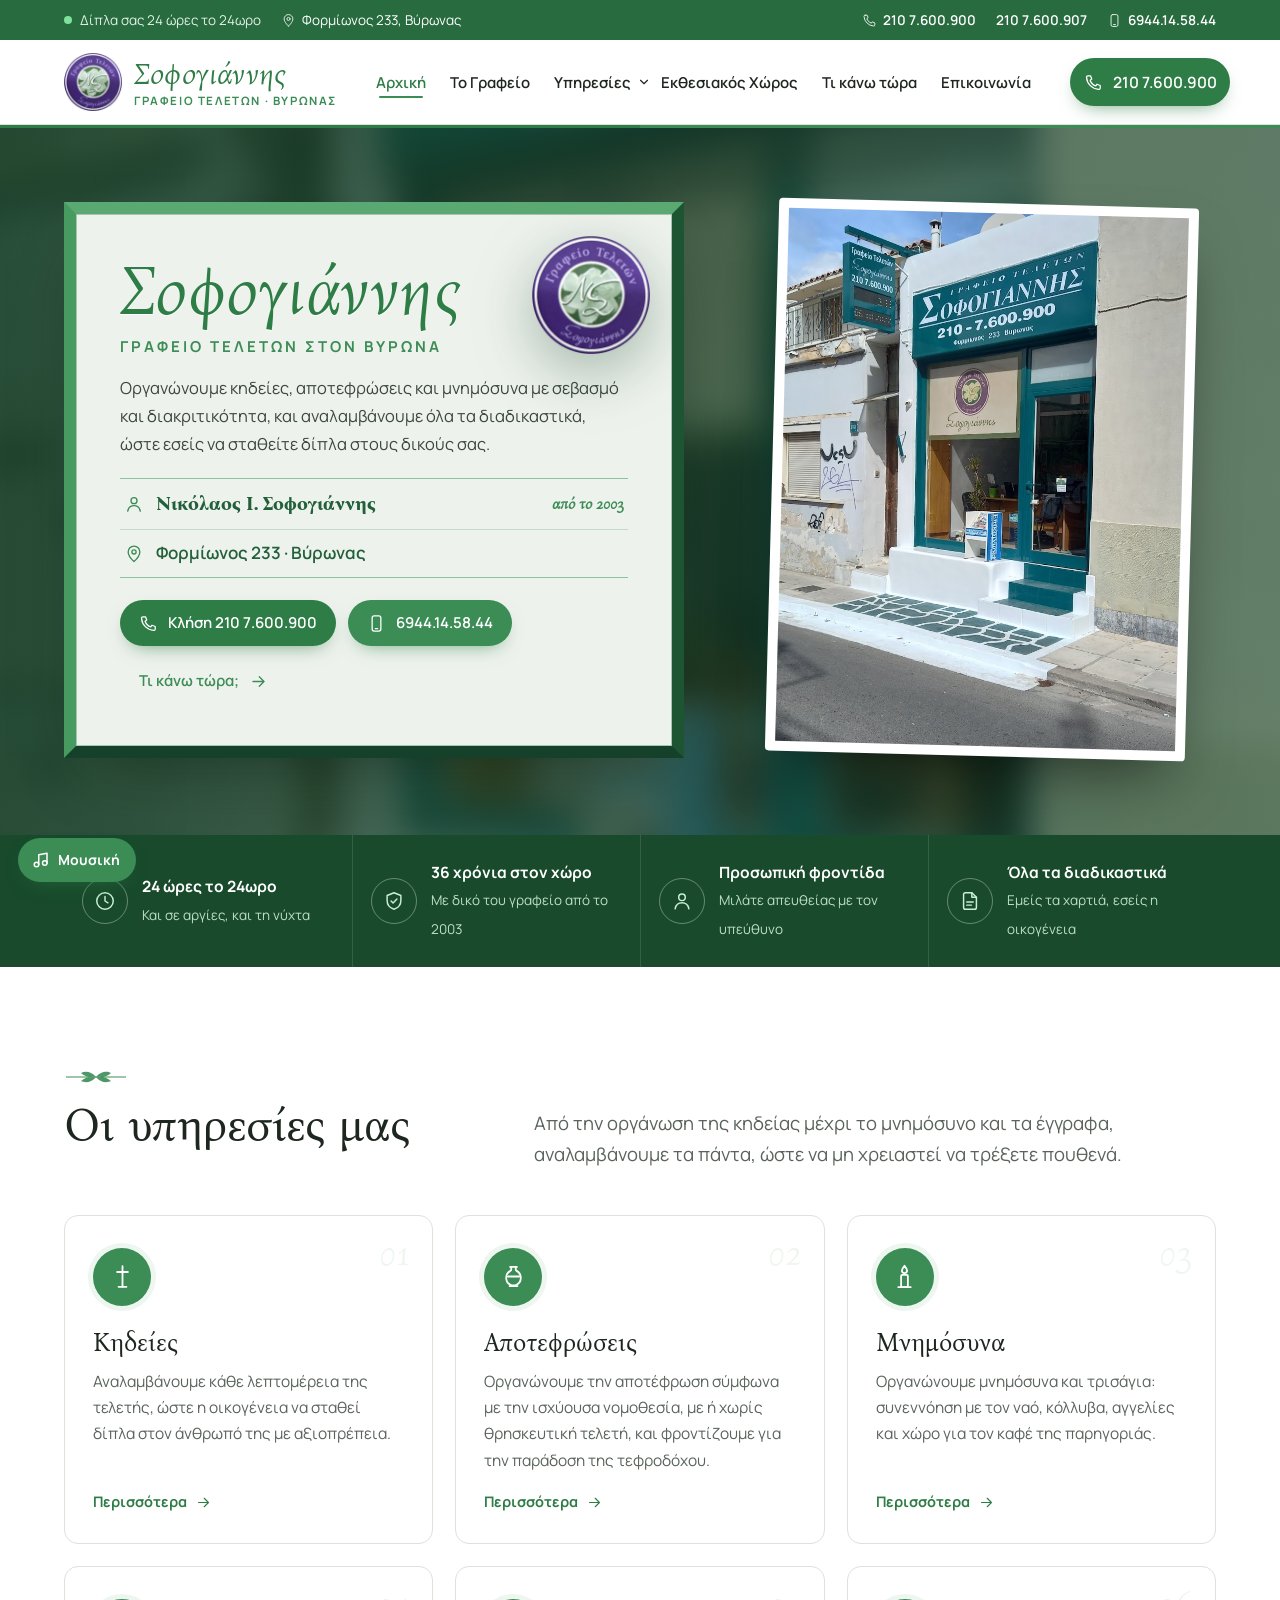
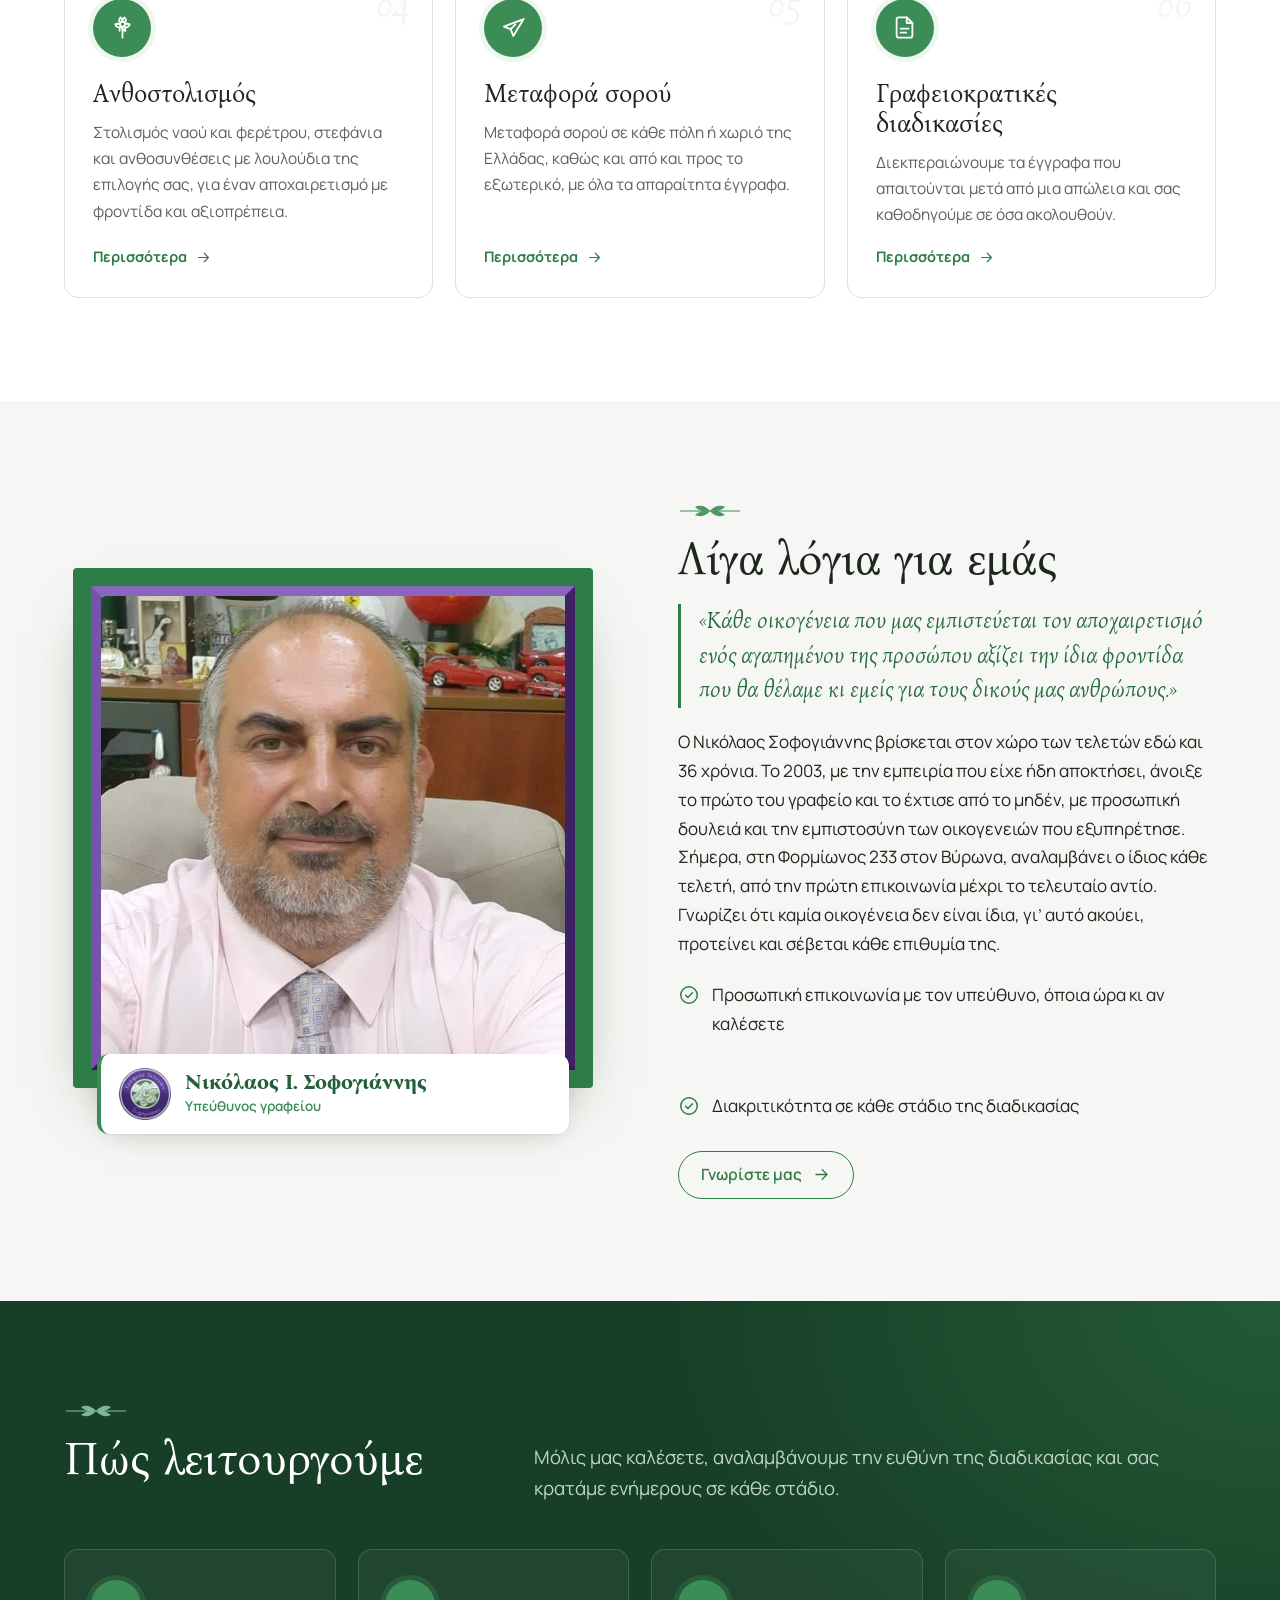
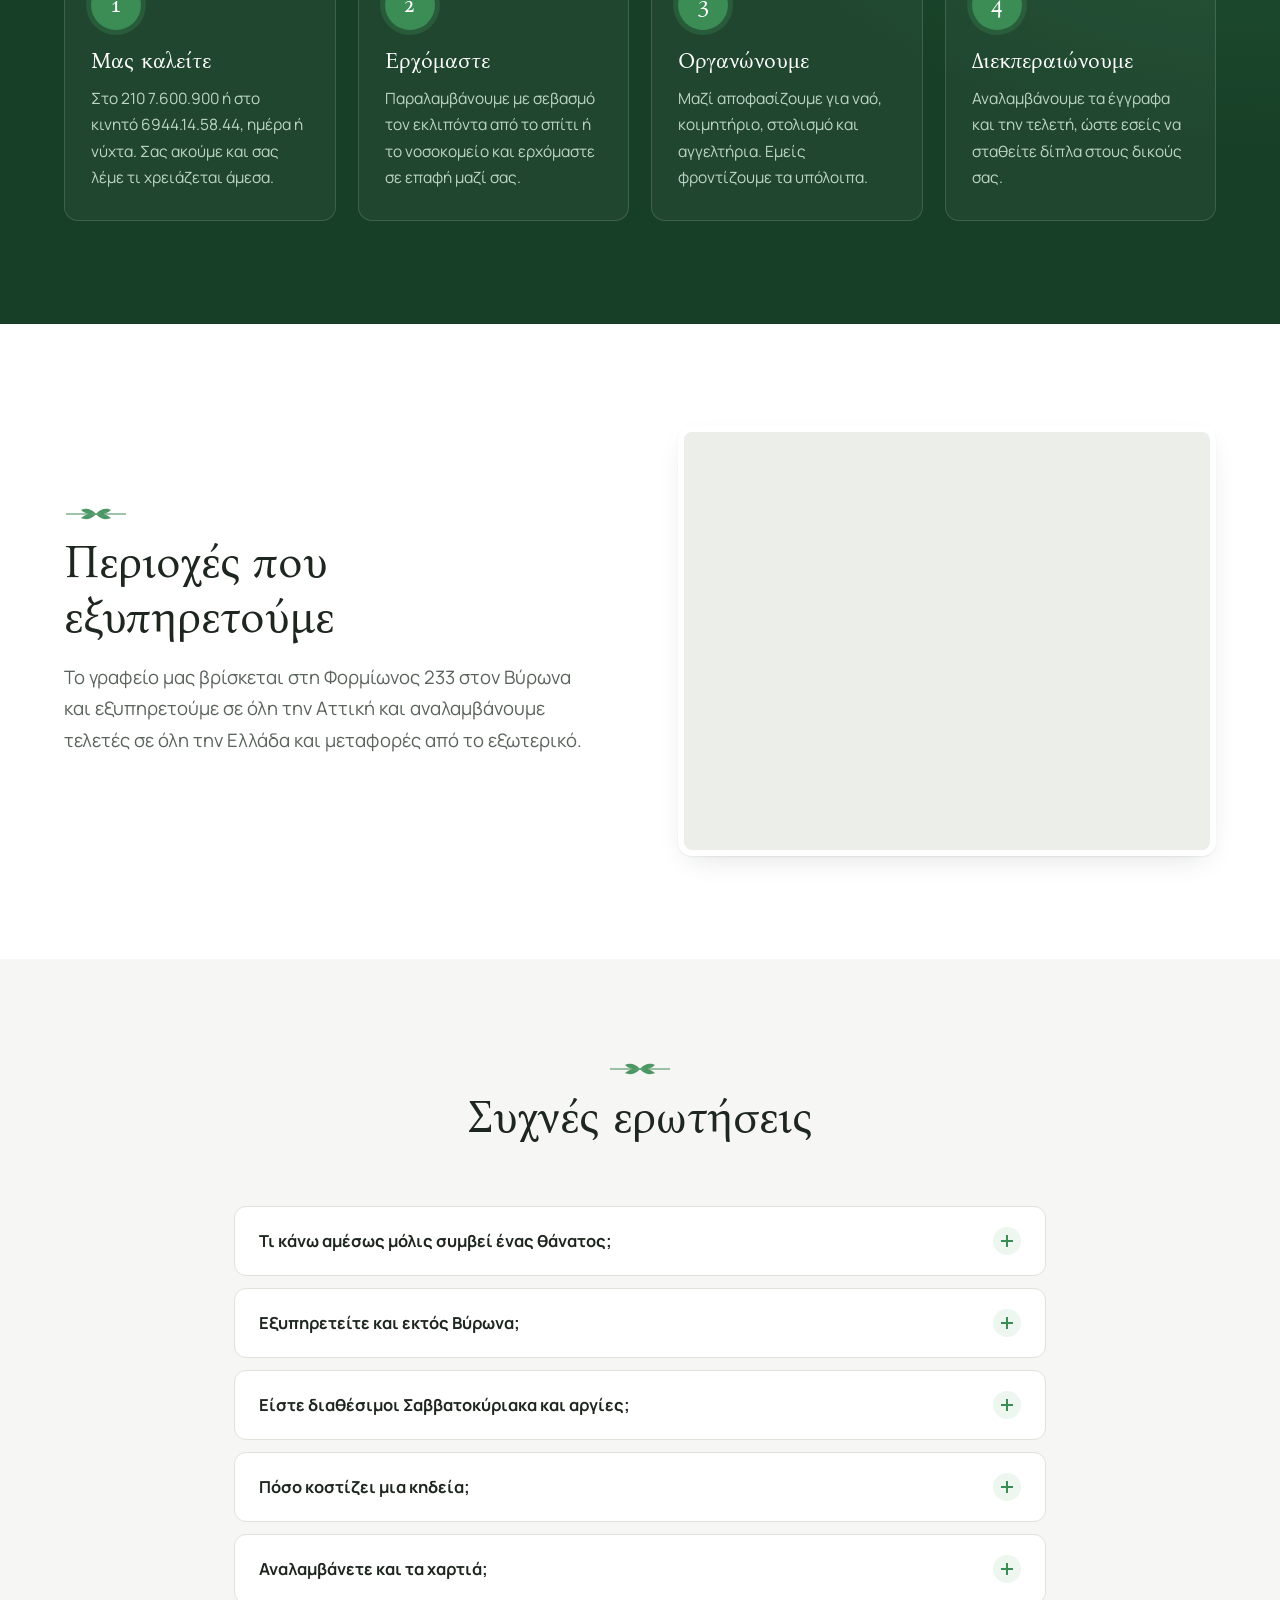
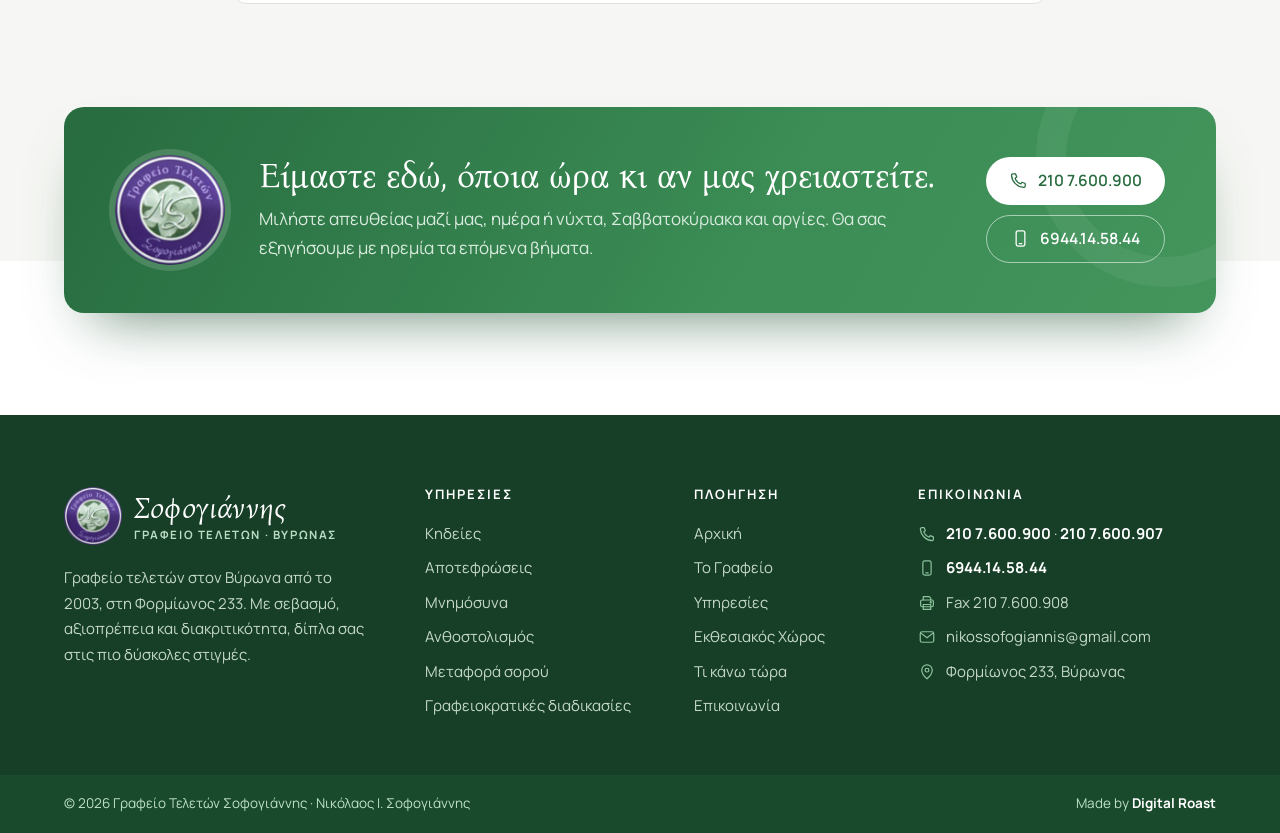
==== commit 74f1af2c: "Αρχική: πράσινη διεύθυνση στο πλαίσιο Co-Authored-By: Claude Opus 5.5 <noreply@anthropic.com>" ====
--- a/index.html
+++ b/index.html
@@ -30,7 +30,7 @@
   <link rel="preconnect" href="https://fonts.googleapis.com">
   <link rel="preconnect" href="https://fonts.gstatic.com" crossorigin>
   <link href="https://fonts.googleapis.com/css2?family=Bona+Nova:ital,wght@0,400;0,700;1,400&family=Manrope:wght@400;500;600;700&display=swap" rel="stylesheet">
-  <link rel="stylesheet" href="/css/style.css?v=26f9531e">
+  <link rel="stylesheet" href="/css/style.css?v=d982473e">
   <script>document.documentElement.classList.add("js")</script>
   <script type="application/ld+json">
 {
@@ -535,6 +535,6 @@
   <a class="primary" href="tel:+302107600900"><svg viewBox="0 0 24 24" fill="none" stroke="currentColor" stroke-width="1.6" stroke-linecap="round" stroke-linejoin="round" aria-hidden="true"><path d="M5 3.5h3.2l1.6 4.2-2.1 1.4a11.5 11.5 0 0 0 7.2 7.2l1.4-2.1 4.2 1.6V19a1.8 1.8 0 0 1-2 1.8A16.5 16.5 0 0 1 3.2 5.5 1.8 1.8 0 0 1 5 3.5z"/></svg>210 7.600.900</a>
   <a href="tel:+306944145844"><svg viewBox="0 0 24 24" fill="none" stroke="currentColor" stroke-width="1.6" stroke-linecap="round" stroke-linejoin="round" aria-hidden="true"><rect x="6.5" y="2.5" width="11" height="19" rx="2.5"/><path d="M10.5 18.5h3"/></svg>Κινητό</a>
 </div>
-<script src="/js/main.js?v=26f9531e" defer></script>
+<script src="/js/main.js?v=d982473e" defer></script>
 </body>
 </html>
--- a/css/style.css
+++ b/css/style.css
@@ -154,6 +154,7 @@
 .hero-rows > * + * { border-top: 1px solid rgba(59, 140, 85, .25); }
 .hero-rows svg { width: 20px; height: 20px; color: var(--purple); flex: none; }
 .row-owner span { font-family: var(--serif); font-size: 21px; font-weight: 700; color: var(--green-d); }
+.row-addr span { color: var(--green-d); }
 .row-addr:hover span { text-decoration: underline; }
 .hero-actions { display: flex; flex-wrap: wrap; gap: 12px; align-items: center; }
 .hero-seal { display: grid; place-items: center; }
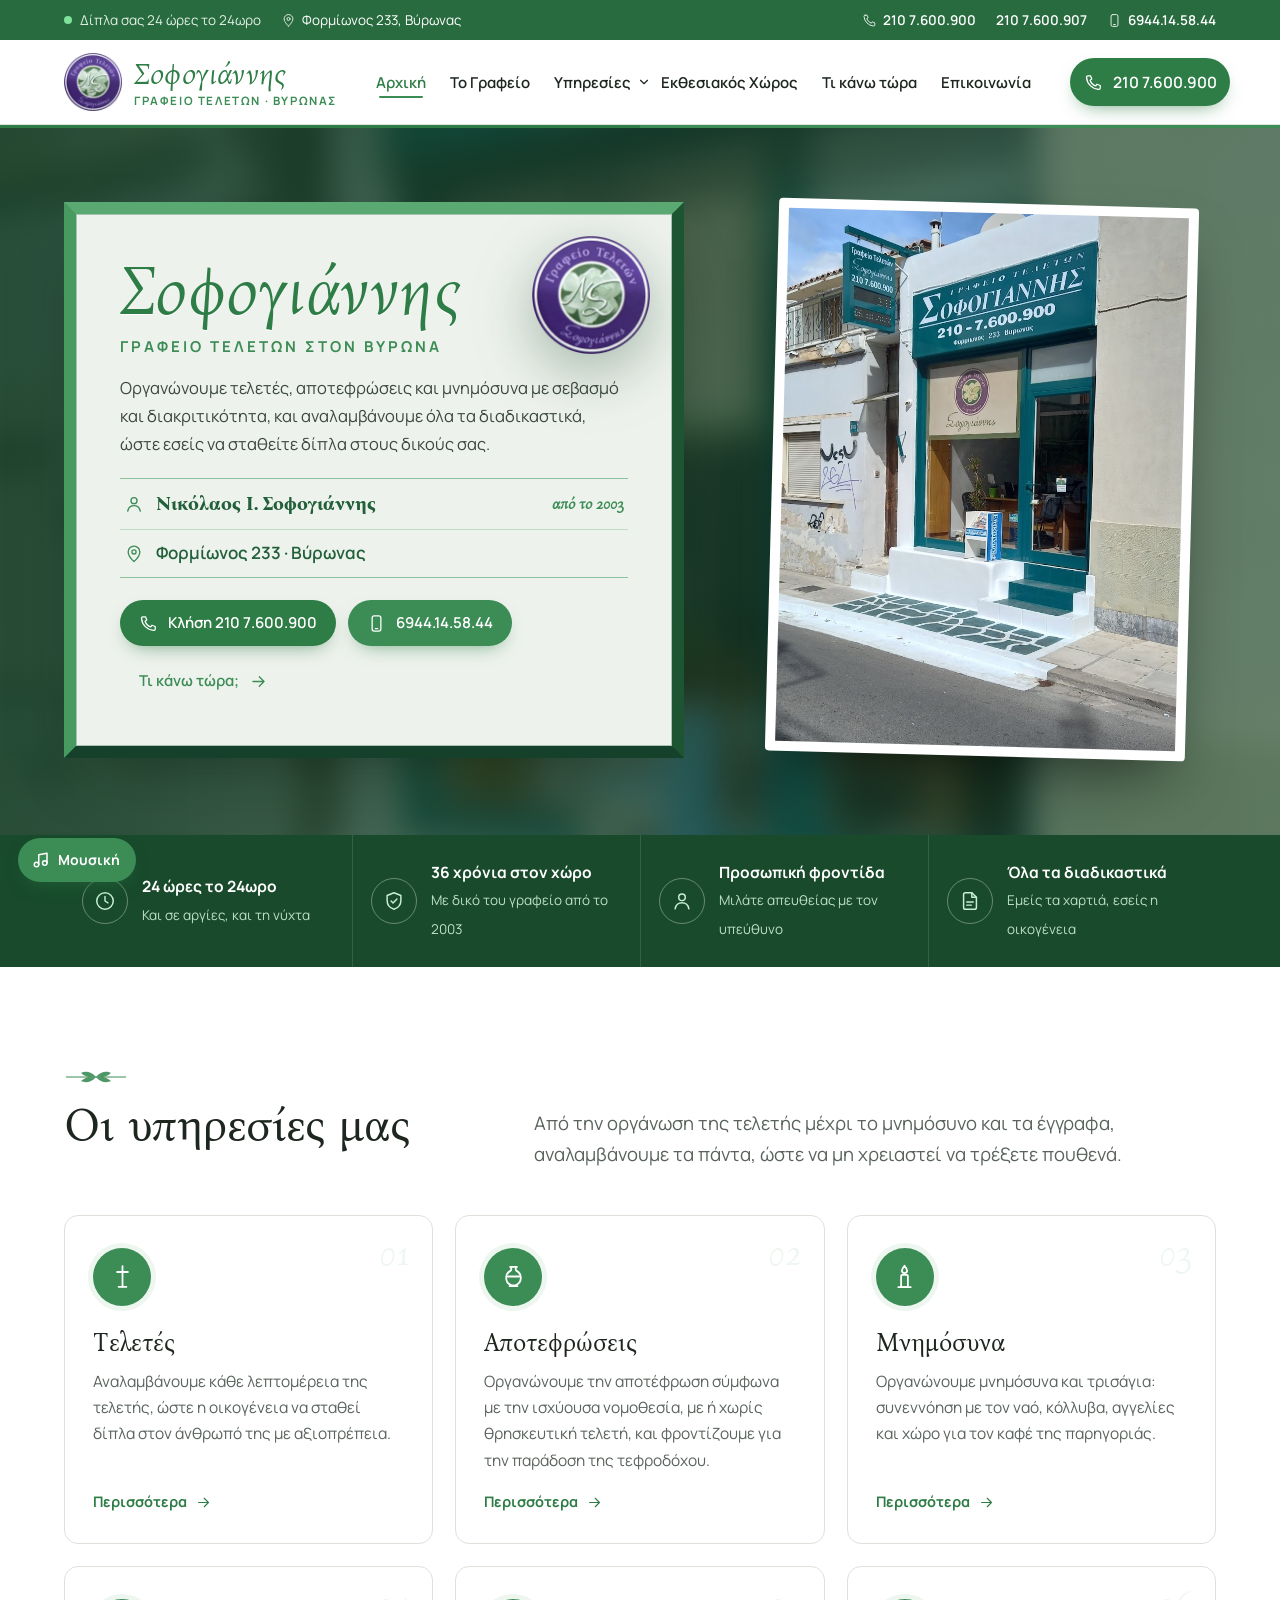
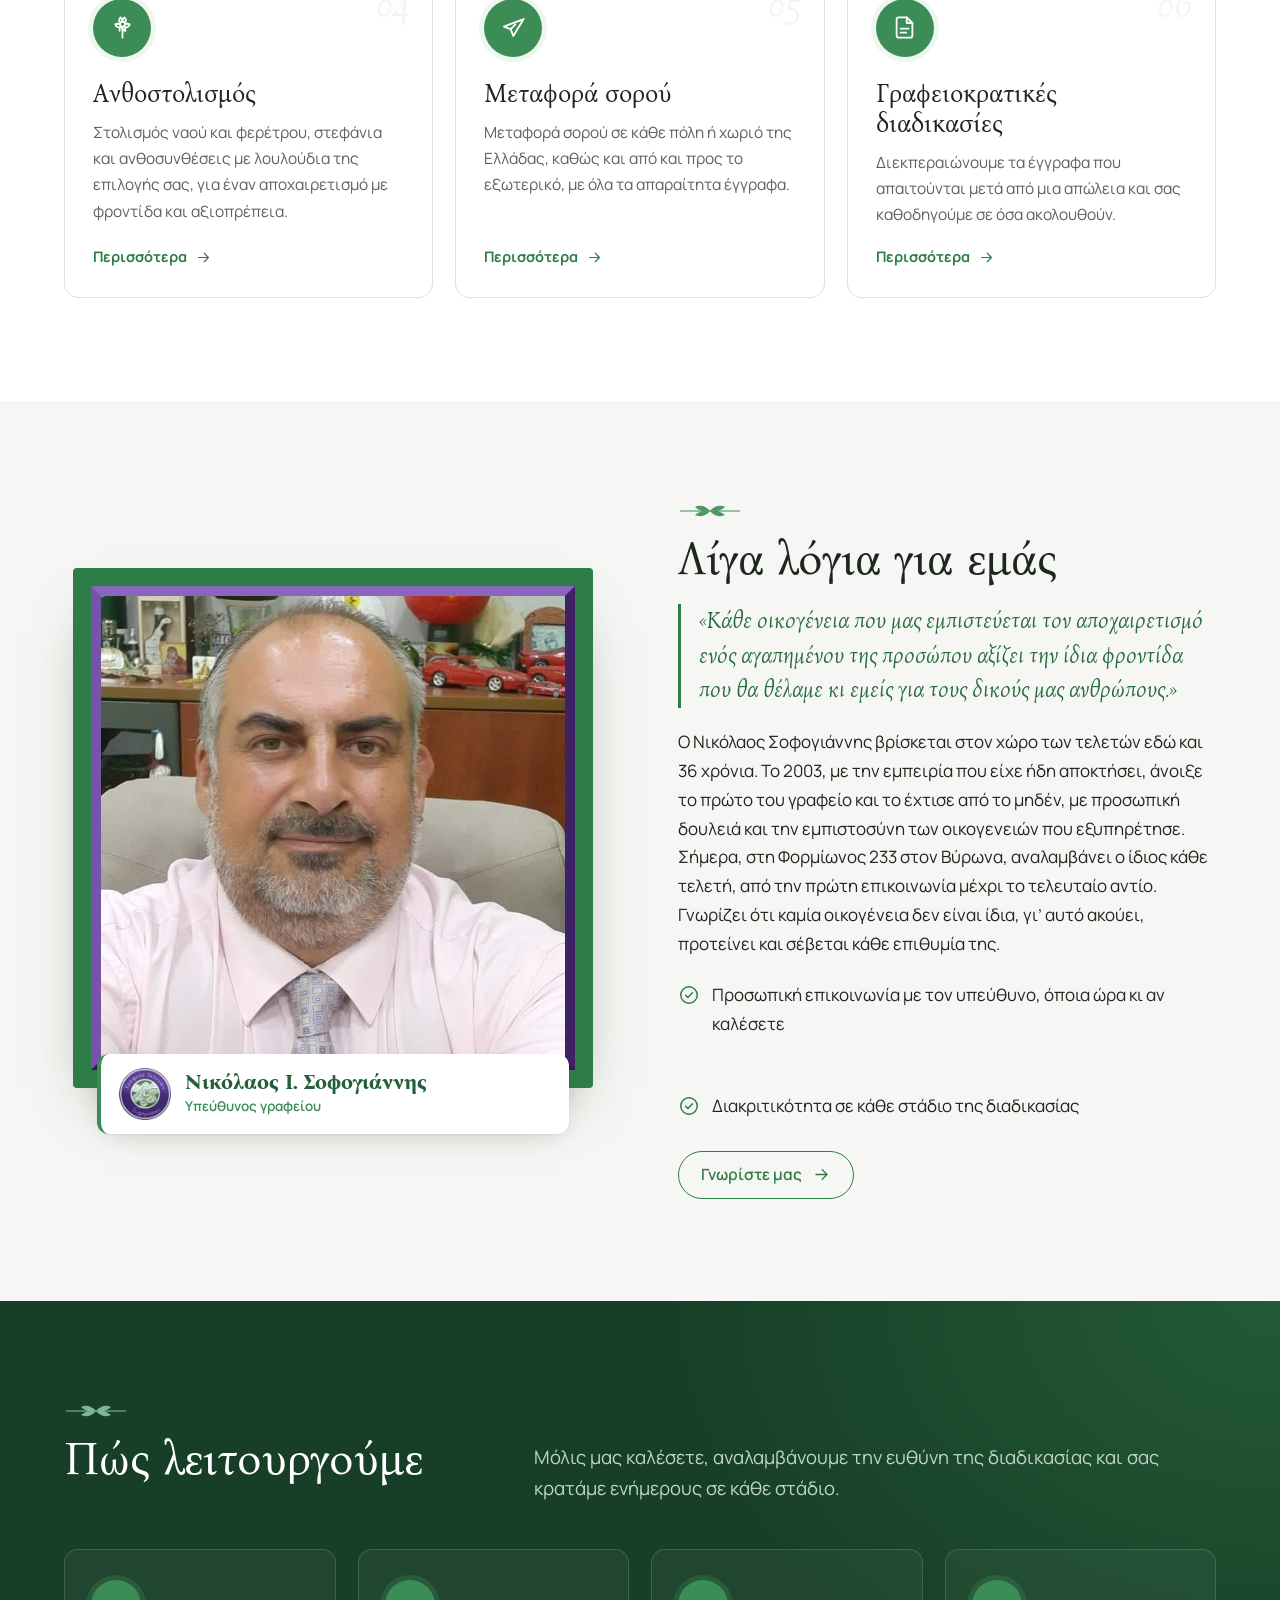
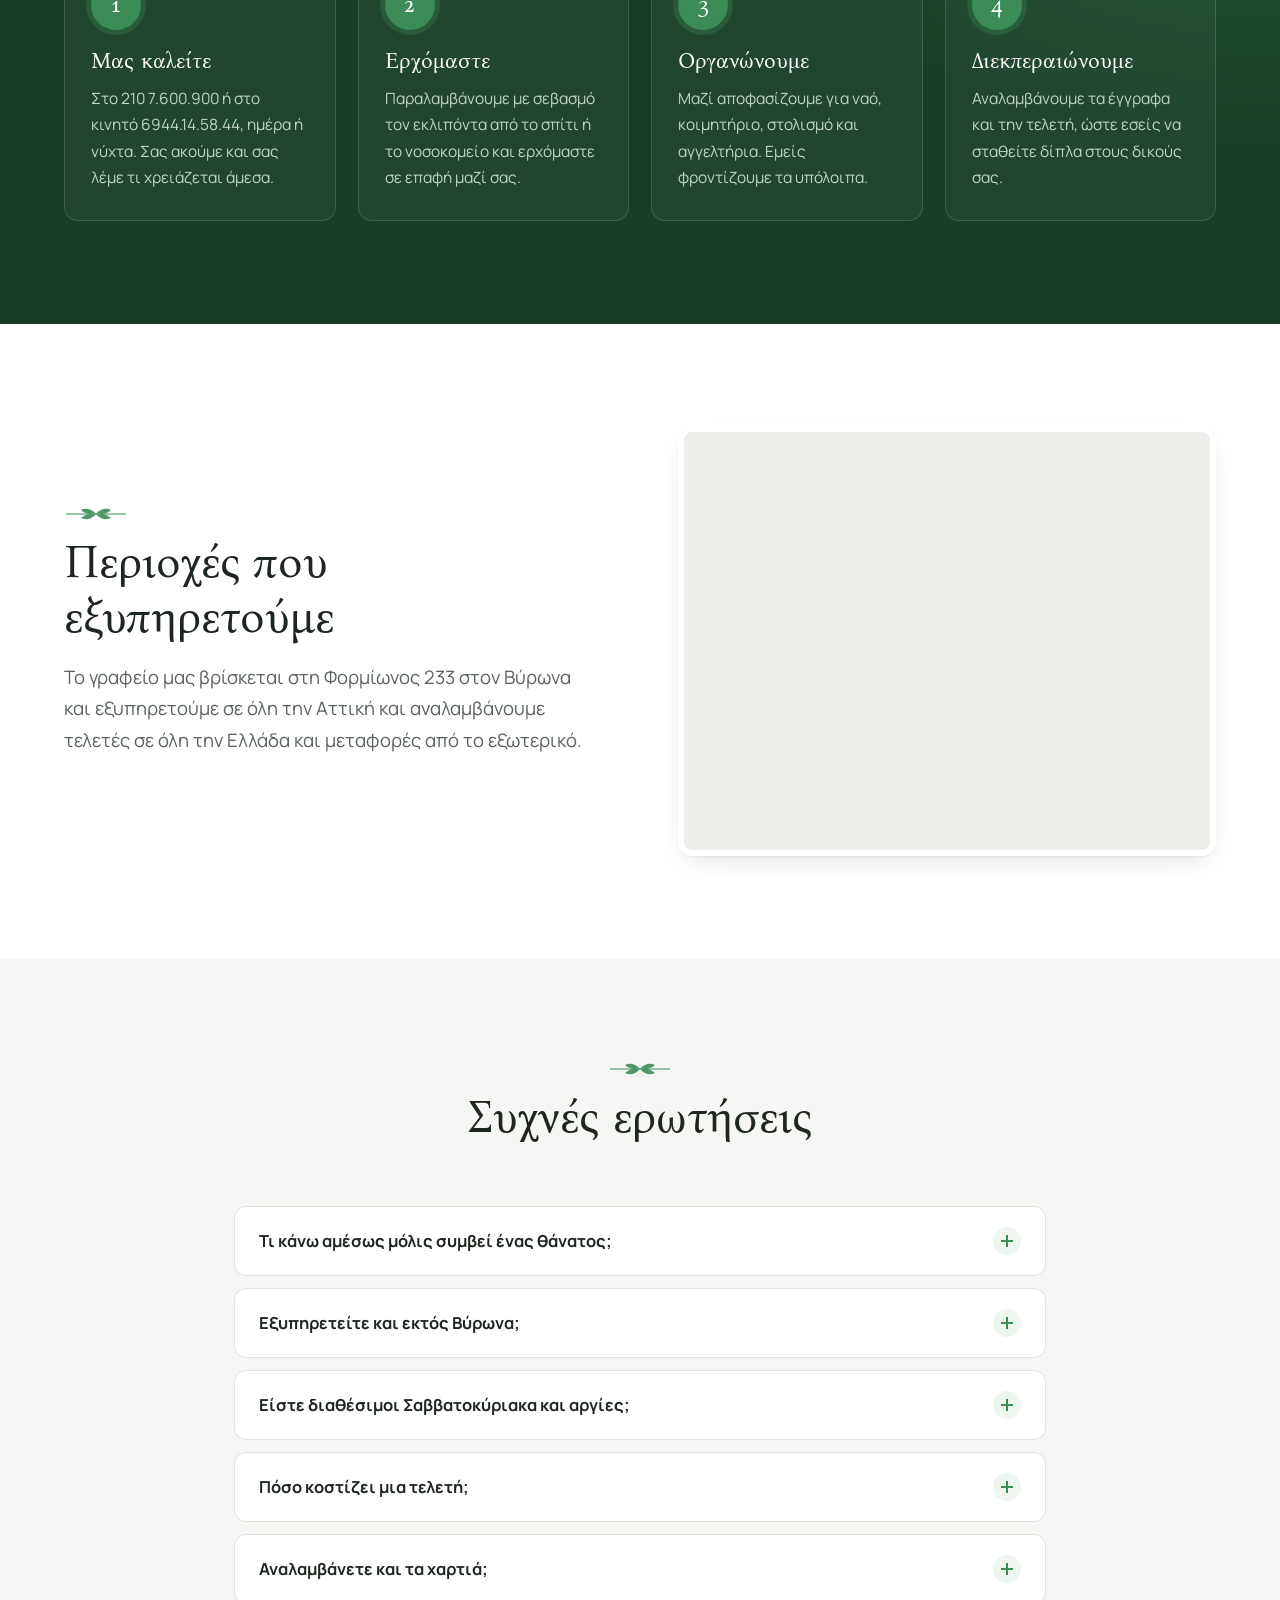
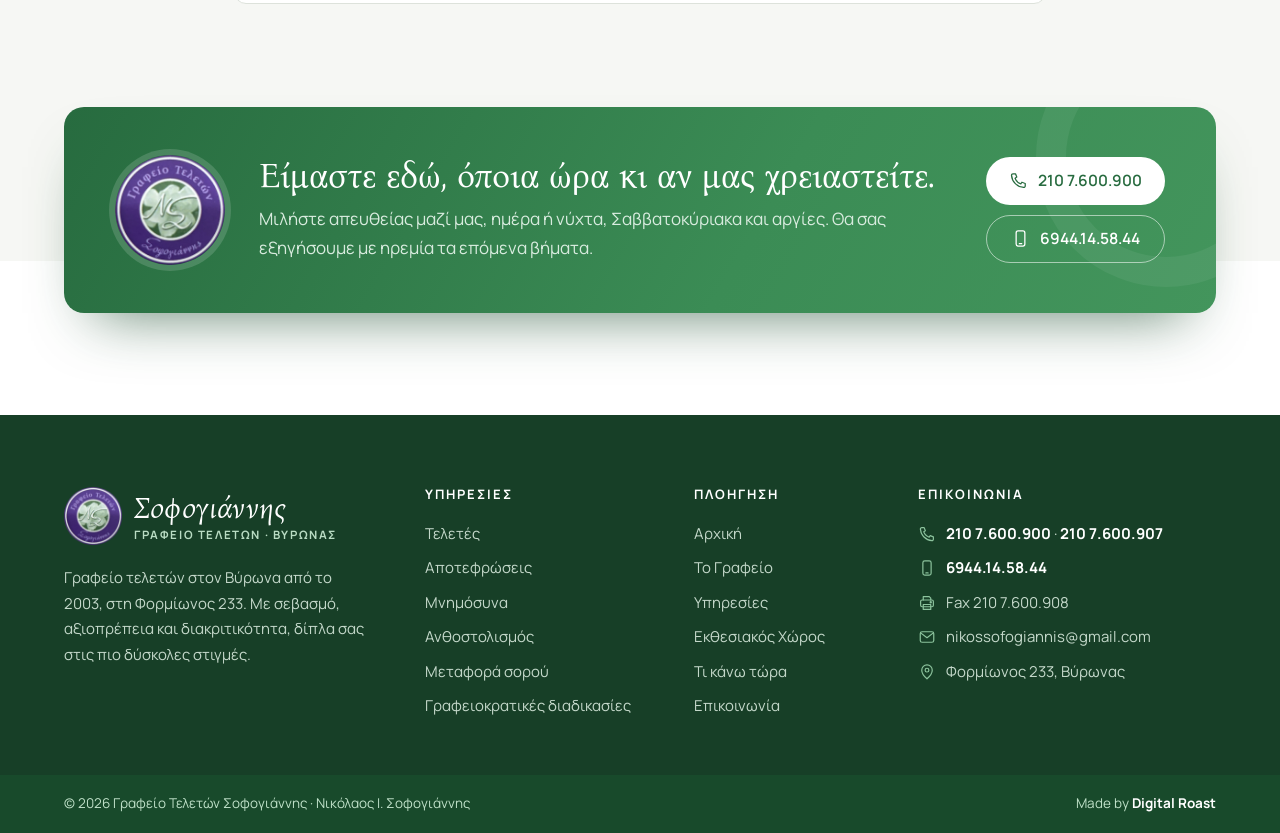
==== commit be40e3ba: "«Κηδεία» → «Τελετή» σε όλο το σάιτ Co-Authored-By: Claude Opus 5.5 <noreply@anthropic.com>" ====
--- a/index.html
+++ b/index.html
@@ -4,7 +4,7 @@
   <meta charset="UTF-8">
   <meta name="viewport" content="width=device-width, initial-scale=1">
   <title>Γραφείο Τελετών Βύρωνας · Σοφογιάννης · 210 7.600.900</title>
-  <meta name="description" content="Γραφείο Τελετών Σοφογιάννης στον Βύρωνα από το 2003, Φορμίωνος 233. Κηδείες, αποτεφρώσεις, μνημόσυνα, μεταφορά σορού, διαδικαστικά. 24 ώρες το 24ωρο: 210 7.600.900, 6944.14.58.44.">
+  <meta name="description" content="Γραφείο Τελετών Σοφογιάννης στον Βύρωνα από το 2003, Φορμίωνος 233. Τελετές, αποτεφρώσεις, μνημόσυνα, μεταφορά σορού, διαδικαστικά. 24 ώρες το 24ωρο: 210 7.600.900, 6944.14.58.44.">
   <meta name="robots" content="index, follow, max-image-preview:large, max-snippet:-1">
   <meta name="theme-color" content="#2f7d46">
   <link rel="canonical" href="https://teletessofogiannisvyronas.gr/">
@@ -12,7 +12,7 @@
   <meta property="og:locale" content="el_GR">
   <meta property="og:site_name" content="Γραφείο Τελετών Σοφογιάννης · Βύρωνας">
   <meta property="og:title" content="Γραφείο Τελετών Βύρωνας · Σοφογιάννης · 210 7.600.900">
-  <meta property="og:description" content="Γραφείο Τελετών Σοφογιάννης στον Βύρωνα από το 2003, Φορμίωνος 233. Κηδείες, αποτεφρώσεις, μνημόσυνα, μεταφορά σορού, διαδικαστικά. 24 ώρες το 24ωρο: 210 7.600.900, 6944.14.58.44.">
+  <meta property="og:description" content="Γραφείο Τελετών Σοφογιάννης στον Βύρωνα από το 2003, Φορμίωνος 233. Τελετές, αποτεφρώσεις, μνημόσυνα, μεταφορά σορού, διαδικαστικά. 24 ώρες το 24ωρο: 210 7.600.900, 6944.14.58.44.">
   <meta property="og:url" content="https://teletessofogiannisvyronas.gr/">
   <meta property="og:image" content="https://teletessofogiannisvyronas.gr/og-image.png?v=9c0b03b7">
   <meta property="og:image:width" content="1200">
@@ -20,7 +20,7 @@
   <meta property="og:image:alt" content="Γραφείο Τελετών Σοφογιάννης · Βύρωνας">
   <meta name="twitter:card" content="summary_large_image">
   <meta name="twitter:title" content="Γραφείο Τελετών Βύρωνας · Σοφογιάννης · 210 7.600.900">
-  <meta name="twitter:description" content="Γραφείο Τελετών Σοφογιάννης στον Βύρωνα από το 2003, Φορμίωνος 233. Κηδείες, αποτεφρώσεις, μνημόσυνα, μεταφορά σορού, διαδικαστικά. 24 ώρες το 24ωρο: 210 7.600.900, 6944.14.58.44.">
+  <meta name="twitter:description" content="Γραφείο Τελετών Σοφογιάννης στον Βύρωνα από το 2003, Φορμίωνος 233. Τελετές, αποτεφρώσεις, μνημόσυνα, μεταφορά σορού, διαδικαστικά. 24 ώρες το 24ωρο: 210 7.600.900, 6944.14.58.44.">
   <meta name="twitter:image" content="https://teletessofogiannisvyronas.gr/og-image.png?v=9c0b03b7">
   <meta name="format-detection" content="telephone=no">
   <link rel="icon" href="/favicon.ico?v=9c0b03b7" sizes="48x48">
@@ -30,7 +30,7 @@
   <link rel="preconnect" href="https://fonts.googleapis.com">
   <link rel="preconnect" href="https://fonts.gstatic.com" crossorigin>
   <link href="https://fonts.googleapis.com/css2?family=Bona+Nova:ital,wght@0,400;0,700;1,400&family=Manrope:wght@400;500;600;700&display=swap" rel="stylesheet">
-  <link rel="stylesheet" href="/css/style.css?v=d982473e">
+  <link rel="stylesheet" href="/css/style.css?v=ca971272">
   <script>document.documentElement.classList.add("js")</script>
   <script type="application/ld+json">
 {
@@ -59,7 +59,7 @@
         "Γραφείο Τελετών Βύρωνας Σοφογιάννης",
         "Sofogiannis Funeral Home"
       ],
-      "description": "Γραφείο τελετών στον Βύρωνα από το 2003, Φορμίωνος 233. Κηδείες, αποτεφρώσεις, μνημόσυνα, ανθοστολισμός, μεταφορά σορού και διεκπεραίωση γραφειοκρατικών διαδικασιών, 24 ώρες το 24ωρο.",
+      "description": "Γραφείο τελετών στον Βύρωνα από το 2003, Φορμίωνος 233. Τελετές, αποτεφρώσεις, μνημόσυνα, ανθοστολισμός, μεταφορά σορού και διεκπεραίωση γραφειοκρατικών διαδικασιών, 24 ώρες το 24ωρο.",
       "url": "https://teletessofogiannisvyronas.gr/",
       "image": [
         "https://teletessofogiannisvyronas.gr/og-image.png",
@@ -195,7 +195,7 @@
             "@type": "Offer",
             "itemOffered": {
               "@type": "Service",
-              "name": "Κηδείες",
+              "name": "Τελετές",
               "url": "https://teletessofogiannisvyronas.gr/ypiresies/kideies/"
             }
           },
@@ -247,7 +247,7 @@
       "@id": "https://teletessofogiannisvyronas.gr/#webpage",
       "url": "https://teletessofogiannisvyronas.gr/",
       "name": "Γραφείο Τελετών Βύρωνας · Σοφογιάννης · 210 7.600.900",
-      "description": "Γραφείο Τελετών Σοφογιάννης στον Βύρωνα από το 2003, Φορμίωνος 233. Κηδείες, αποτεφρώσεις, μνημόσυνα, μεταφορά σορού, διαδικαστικά. 24 ώρες το 24ωρο: 210 7.600.900, 6944.14.58.44.",
+      "description": "Γραφείο Τελετών Σοφογιάννης στον Βύρωνα από το 2003, Φορμίωνος 233. Τελετές, αποτεφρώσεις, μνημόσυνα, μεταφορά σορού, διαδικαστικά. 24 ώρες το 24ωρο: 210 7.600.900, 6944.14.58.44.",
       "inLanguage": "el",
       "isPartOf": {
         "@id": "https://teletessofogiannisvyronas.gr/#website"
@@ -285,10 +285,10 @@
         },
         {
           "@type": "Question",
-          "name": "Πόσο κοστίζει μια κηδεία;",
+          "name": "Πόσο κοστίζει μια τελετή;",
           "acceptedAnswer": {
             "@type": "Answer",
-            "text": "Το κόστος εξαρτάται από τις επιλογές της οικογένειας (φέρετρο, στολισμός, στεφάνια, κοιμητήριο, μεταφορές κ.λπ.). Σας δίνουμε από την αρχή σαφή και αναλυτική ενημέρωση, χωρίς κρυφές χρεώσεις, και σας ενημερώνουμε για το επίδομα εξόδων κηδείας που μπορεί να δικαιούστε από τον ασφαλιστικό φορέα."
+            "text": "Το κόστος εξαρτάται από τις επιλογές της οικογένειας (φέρετρο, στολισμός, στεφάνια, κοιμητήριο, μεταφορές κ.λπ.). Σας δίνουμε από την αρχή σαφή και αναλυτική ενημέρωση, χωρίς κρυφές χρεώσεις, και σας ενημερώνουμε για το επίδομα εξόδων τελετής που μπορεί να δικαιούστε από τον ασφαλιστικό φορέα."
           }
         },
         {
@@ -296,7 +296,7 @@
           "name": "Αναλαμβάνετε και τα χαρτιά;",
           "acceptedAnswer": {
             "@type": "Answer",
-            "text": "Ναι. Διεκπεραιώνουμε τα έγγραφα που απαιτούνται για την κηδεία, όπως η ληξιαρχική πράξη θανάτου και η άδεια ταφής, και σας καθοδηγούμε για όσα ακολουθούν. Δείτε τις γραφειοκρατικές διαδικασίες."
+            "text": "Ναι. Διεκπεραιώνουμε τα έγγραφα που απαιτούνται για την τελετή, όπως η ληξιαρχική πράξη θανάτου και η άδεια ταφής, και σας καθοδηγούμε για όσα ακολουθούν. Δείτε τις γραφειοκρατικές διαδικασίες."
           }
         }
       ]
@@ -322,7 +322,7 @@
     <nav class="nav" aria-label="Κύρια πλοήγηση">
       <a href="/" aria-current="page">Αρχική</a><a href="/to-grafeio/">Το Γραφείο</a><div class="dd">
           <button type="button" aria-expanded="false" aria-haspopup="true">Υπηρεσίες <svg viewBox="0 0 24 24" fill="none" stroke="currentColor" stroke-width="2" stroke-linecap="round" stroke-linejoin="round" aria-hidden="true"><path d="m6 9 6 6 6-6"/></svg></button>
-          <div class="dd-menu"><a href="/ypiresies/kideies/"><span class="ic"><svg viewBox="0 0 24 24" fill="none" stroke="currentColor" stroke-width="1.6" stroke-linecap="round" stroke-linejoin="round" aria-hidden="true"><path d="M12 2.8v18.4M7.2 8h9.6"/><path d="M8.5 21.2h7"/></svg></span><span><strong>Κηδείες</strong><small>Οργάνωση κηδείας από την αρχή ως το τέλος</small></span></a><a href="/ypiresies/apotefroseis/"><span class="ic"><svg viewBox="0 0 24 24" fill="none" stroke="currentColor" stroke-width="1.6" stroke-linecap="round" stroke-linejoin="round" aria-hidden="true"><path d="M9 3.5h6M10 3.5v2.2c0 .6-.4 1-.9 1.3C6.8 8.4 5.5 10.6 5.5 13.2c0 3.4 2.4 6 5.2 6.8h2.6c2.8-.8 5.2-3.4 5.2-6.8 0-2.6-1.3-4.8-3.6-6.2-.5-.3-.9-.7-.9-1.3V3.5"/><path d="M8.5 20.5h7M7 12h10"/></svg></span><span><strong>Αποτεφρώσεις</strong><small>Οργάνωση αποτέφρωσης & τεφροδόχοι</small></span></a><a href="/ypiresies/mnimosyna/"><span class="ic"><svg viewBox="0 0 24 24" fill="none" stroke="currentColor" stroke-width="1.6" stroke-linecap="round" stroke-linejoin="round" aria-hidden="true"><path d="M12 2.5c1.5 1.8 2.3 3 2.3 4.2a2.3 2.3 0 0 1-4.6 0c0-1.2.8-2.4 2.3-4.2z"/><rect x="9" y="10.5" width="6" height="11" rx="1"/><path d="M6.5 21.5h11"/></svg></span><span><strong>Μνημόσυνα</strong><small>Τρισάγια, 40ήμερα, ετήσια μνημόσυνα</small></span></a><a href="/ypiresies/anthostolismos/"><span class="ic"><svg viewBox="0 0 24 24" fill="none" stroke="currentColor" stroke-width="1.6" stroke-linecap="round" stroke-linejoin="round" aria-hidden="true"><circle cx="12" cy="9" r="2.2"/><path d="M12 6.8c0-2.4 1.6-3.8 1.6-3.8s1.9 1.6 1.2 3.9M14.2 9c2.2-.8 4.2.2 4.2.2s-.6 2.4-3 2.6M13.6 11c1.4 1.9 1 4 1 4s-2.4-.3-3-2.6M10.4 11c-1.4 1.9-1 4-1 4M9.8 9c-2.2-.8-4.2.2-4.2.2s.6 2.4 3 2.6M12 6.8C12 4.4 10.4 3 10.4 3s-1.9 1.6-1.2 3.9"/><path d="M12 11.2V21"/></svg></span><span><strong>Ανθοστολισμός</strong><small>Στολισμός ναού, φερέτρου & στεφάνια</small></span></a><a href="/ypiresies/metafora-sorou/"><span class="ic"><svg viewBox="0 0 24 24" fill="none" stroke="currentColor" stroke-width="1.6" stroke-linecap="round" stroke-linejoin="round" aria-hidden="true"><path d="M21 4.5 3.5 11.2l6 2.3 2.3 6L21 4.5z"/><path d="m9.5 13.5 4.2-4.2"/></svg></span><span><strong>Μεταφορά σορού</strong><small>Σε όλη την Ελλάδα & επαναπατρισμός</small></span></a><a href="/ypiresies/diadikasies/"><span class="ic"><svg viewBox="0 0 24 24" fill="none" stroke="currentColor" stroke-width="1.6" stroke-linecap="round" stroke-linejoin="round" aria-hidden="true"><path d="M14 3H7a2 2 0 0 0-2 2v14a2 2 0 0 0 2 2h10a2 2 0 0 0 2-2V8z"/><path d="M14 3v5h5M8.5 13h7M8.5 16.5h5"/></svg></span><span><strong>Γραφειοκρατικές διαδικασίες</strong><small>Δικαιολογητικά, ληξιαρχείο, ασφαλιστικά</small></span></a><a class="all" href="/ypiresies/">Όλες οι υπηρεσίες <svg viewBox="0 0 24 24" fill="none" stroke="currentColor" stroke-width="1.6" stroke-linecap="round" stroke-linejoin="round" aria-hidden="true"><path d="M5 12h14M13 6l6 6-6 6"/></svg></a></div>
+          <div class="dd-menu"><a href="/ypiresies/kideies/"><span class="ic"><svg viewBox="0 0 24 24" fill="none" stroke="currentColor" stroke-width="1.6" stroke-linecap="round" stroke-linejoin="round" aria-hidden="true"><path d="M12 2.8v18.4M7.2 8h9.6"/><path d="M8.5 21.2h7"/></svg></span><span><strong>Τελετές</strong><small>Οργάνωση τελετής από την αρχή ως το τέλος</small></span></a><a href="/ypiresies/apotefroseis/"><span class="ic"><svg viewBox="0 0 24 24" fill="none" stroke="currentColor" stroke-width="1.6" stroke-linecap="round" stroke-linejoin="round" aria-hidden="true"><path d="M9 3.5h6M10 3.5v2.2c0 .6-.4 1-.9 1.3C6.8 8.4 5.5 10.6 5.5 13.2c0 3.4 2.4 6 5.2 6.8h2.6c2.8-.8 5.2-3.4 5.2-6.8 0-2.6-1.3-4.8-3.6-6.2-.5-.3-.9-.7-.9-1.3V3.5"/><path d="M8.5 20.5h7M7 12h10"/></svg></span><span><strong>Αποτεφρώσεις</strong><small>Οργάνωση αποτέφρωσης & τεφροδόχοι</small></span></a><a href="/ypiresies/mnimosyna/"><span class="ic"><svg viewBox="0 0 24 24" fill="none" stroke="currentColor" stroke-width="1.6" stroke-linecap="round" stroke-linejoin="round" aria-hidden="true"><path d="M12 2.5c1.5 1.8 2.3 3 2.3 4.2a2.3 2.3 0 0 1-4.6 0c0-1.2.8-2.4 2.3-4.2z"/><rect x="9" y="10.5" width="6" height="11" rx="1"/><path d="M6.5 21.5h11"/></svg></span><span><strong>Μνημόσυνα</strong><small>Τρισάγια, 40ήμερα, ετήσια μνημόσυνα</small></span></a><a href="/ypiresies/anthostolismos/"><span class="ic"><svg viewBox="0 0 24 24" fill="none" stroke="currentColor" stroke-width="1.6" stroke-linecap="round" stroke-linejoin="round" aria-hidden="true"><circle cx="12" cy="9" r="2.2"/><path d="M12 6.8c0-2.4 1.6-3.8 1.6-3.8s1.9 1.6 1.2 3.9M14.2 9c2.2-.8 4.2.2 4.2.2s-.6 2.4-3 2.6M13.6 11c1.4 1.9 1 4 1 4s-2.4-.3-3-2.6M10.4 11c-1.4 1.9-1 4-1 4M9.8 9c-2.2-.8-4.2.2-4.2.2s.6 2.4 3 2.6M12 6.8C12 4.4 10.4 3 10.4 3s-1.9 1.6-1.2 3.9"/><path d="M12 11.2V21"/></svg></span><span><strong>Ανθοστολισμός</strong><small>Στολισμός ναού, φερέτρου & στεφάνια</small></span></a><a href="/ypiresies/metafora-sorou/"><span class="ic"><svg viewBox="0 0 24 24" fill="none" stroke="currentColor" stroke-width="1.6" stroke-linecap="round" stroke-linejoin="round" aria-hidden="true"><path d="M21 4.5 3.5 11.2l6 2.3 2.3 6L21 4.5z"/><path d="m9.5 13.5 4.2-4.2"/></svg></span><span><strong>Μεταφορά σορού</strong><small>Σε όλη την Ελλάδα & επαναπατρισμός</small></span></a><a href="/ypiresies/diadikasies/"><span class="ic"><svg viewBox="0 0 24 24" fill="none" stroke="currentColor" stroke-width="1.6" stroke-linecap="round" stroke-linejoin="round" aria-hidden="true"><path d="M14 3H7a2 2 0 0 0-2 2v14a2 2 0 0 0 2 2h10a2 2 0 0 0 2-2V8z"/><path d="M14 3v5h5M8.5 13h7M8.5 16.5h5"/></svg></span><span><strong>Γραφειοκρατικές διαδικασίες</strong><small>Δικαιολογητικά, ληξιαρχείο, ασφαλιστικά</small></span></a><a class="all" href="/ypiresies/">Όλες οι υπηρεσίες <svg viewBox="0 0 24 24" fill="none" stroke="currentColor" stroke-width="1.6" stroke-linecap="round" stroke-linejoin="round" aria-hidden="true"><path d="M5 12h14M13 6l6 6-6 6"/></svg></a></div>
         </div><a href="/ekthesiakos-xoros/">Εκθεσιακός Χώρος</a><a href="/ti-kano-tora/">Τι κάνω τώρα</a><a href="/epikoinonia/">Επικοινωνία</a>
     </nav>
     <div class="header-cta">
@@ -332,7 +332,7 @@
   </div>
 </header>
 <nav class="mobile-nav" id="mobile-nav" aria-label="Πλοήγηση κινητού">
-  <a href="/">Αρχική</a><a href="/to-grafeio/">Το Γραφείο</a><a href="/ypiresies/">Υπηρεσίες</a><div class="sub"><a href="/ypiresies/kideies/">Κηδείες</a><a href="/ypiresies/apotefroseis/">Αποτεφρώσεις</a><a href="/ypiresies/mnimosyna/">Μνημόσυνα</a><a href="/ypiresies/anthostolismos/">Ανθοστολισμός</a><a href="/ypiresies/metafora-sorou/">Μεταφορά σορού</a><a href="/ypiresies/diadikasies/">Γραφειοκρατικές διαδικασίες</a></div><a href="/ekthesiakos-xoros/">Εκθεσιακός Χώρος</a><a href="/ti-kano-tora/">Τι κάνω τώρα</a><a href="/epikoinonia/">Επικοινωνία</a>
+  <a href="/">Αρχική</a><a href="/to-grafeio/">Το Γραφείο</a><a href="/ypiresies/">Υπηρεσίες</a><div class="sub"><a href="/ypiresies/kideies/">Τελετές</a><a href="/ypiresies/apotefroseis/">Αποτεφρώσεις</a><a href="/ypiresies/mnimosyna/">Μνημόσυνα</a><a href="/ypiresies/anthostolismos/">Ανθοστολισμός</a><a href="/ypiresies/metafora-sorou/">Μεταφορά σορού</a><a href="/ypiresies/diadikasies/">Γραφειοκρατικές διαδικασίες</a></div><a href="/ekthesiakos-xoros/">Εκθεσιακός Χώρος</a><a href="/ti-kano-tora/">Τι κάνω τώρα</a><a href="/epikoinonia/">Επικοινωνία</a>
   <div class="m-contact">
     <a class="btn btn-primary" href="tel:+302107600900"><svg viewBox="0 0 24 24" fill="none" stroke="currentColor" stroke-width="1.6" stroke-linecap="round" stroke-linejoin="round" aria-hidden="true"><path d="M5 3.5h3.2l1.6 4.2-2.1 1.4a11.5 11.5 0 0 0 7.2 7.2l1.4-2.1 4.2 1.6V19a1.8 1.8 0 0 1-2 1.8A16.5 16.5 0 0 1 3.2 5.5 1.8 1.8 0 0 1 5 3.5z"/></svg>Κλήση 210 7.600.900</a>
     <a class="btn btn-ghost" href="tel:+306944145844"><svg viewBox="0 0 24 24" fill="none" stroke="currentColor" stroke-width="1.6" stroke-linecap="round" stroke-linejoin="round" aria-hidden="true"><rect x="6.5" y="2.5" width="11" height="19" rx="2.5"/><path d="M10.5 18.5h3"/></svg>Κινητό 6944.14.58.44</a>
@@ -347,7 +347,7 @@
       <div class="panel hero-panel">
         <div class="hero-text">
           <h1><span class="h1-script">Σοφογιάννης</span><span class="h1-sub">Γραφείο Τελετών στον Βύρωνα</span></h1>
-          <p class="lead">Οργανώνουμε κηδείες, αποτεφρώσεις και μνημόσυνα με σεβασμό και διακριτικότητα, και αναλαμβάνουμε όλα τα διαδικαστικά, ώστε εσείς να σταθείτε δίπλα στους δικούς σας.</p>
+          <p class="lead">Οργανώνουμε τελετές, αποτεφρώσεις και μνημόσυνα με σεβασμό και διακριτικότητα, και αναλαμβάνουμε όλα τα διαδικαστικά, ώστε εσείς να σταθείτε δίπλα στους δικούς σας.</p>
           <div class="hero-rows">
             <div class="row-owner"><svg viewBox="0 0 24 24" fill="none" stroke="currentColor" stroke-width="1.6" stroke-linecap="round" stroke-linejoin="round" aria-hidden="true"><circle cx="12" cy="8" r="3.6"/><path d="M4.5 20.5c.8-4 3.8-6.5 7.5-6.5s6.7 2.5 7.5 6.5"/></svg><span>Νικόλαος Ι. Σοφογιάννης</span><em class="since">από το 2003</em></div>
             <a class="row-addr" href="https://www.google.com/maps/search/?api=1&query=Φορμίωνος+233,+Βύρωνας" target="_blank" rel="noopener"><svg viewBox="0 0 24 24" fill="none" stroke="currentColor" stroke-width="1.6" stroke-linecap="round" stroke-linejoin="round" aria-hidden="true"><path d="M12 21s-7-6.2-7-11.5a7 7 0 0 1 14 0C19 14.8 12 21 12 21z"/><circle cx="12" cy="9.5" r="2.5"/></svg><span>Φορμίωνος 233 · Βύρωνας</span></a>
@@ -379,12 +379,12 @@
   <div class="wrap">
     <div class="section-head">
       <div class="sec-title"><svg class="leaf" viewBox="0 0 64 16" aria-hidden="true"><path d="M2 8h60" stroke="currentColor" stroke-width="1"/><path d="M32 8c-5-6-11-6-15-4 4 4 10 5 15 4zM32 8c5-6 11-6 15-4-4 4-10 5-15 4zM32 8c-5 6-11 6-15 4 4-4 10-5 15-4zM32 8c5 6 11 6 15 4-4-4-10-5-15-4z" fill="currentColor" opacity=".9"/></svg><h2>Οι υπηρεσίες μας</h2></div>
-      <p class="lead">Από την οργάνωση της κηδείας μέχρι το μνημόσυνο και τα έγγραφα, αναλαμβάνουμε τα πάντα, ώστε να μη χρειαστεί να τρέξετε πουθενά.</p>
+      <p class="lead">Από την οργάνωση της τελετής μέχρι το μνημόσυνο και τα έγγραφα, αναλαμβάνουμε τα πάντα, ώστε να μη χρειαστεί να τρέξετε πουθενά.</p>
     </div>
     <div class="services-grid"><a class="service-card" href="/ypiresies/kideies/">
           <span class="num">01</span>
           <span class="ic"><svg viewBox="0 0 24 24" fill="none" stroke="currentColor" stroke-width="1.6" stroke-linecap="round" stroke-linejoin="round" aria-hidden="true"><path d="M12 2.8v18.4M7.2 8h9.6"/><path d="M8.5 21.2h7"/></svg></span>
-          <h3>Κηδείες</h3>
+          <h3>Τελετές</h3>
           <p>Αναλαμβάνουμε κάθε λεπτομέρεια της τελετής, ώστε η οικογένεια να σταθεί δίπλα στον άνθρωπό της με αξιοπρέπεια.</p>
           <span class="more">Περισσότερα <svg viewBox="0 0 24 24" fill="none" stroke="currentColor" stroke-width="1.6" stroke-linecap="round" stroke-linejoin="round" aria-hidden="true"><path d="M5 12h14M13 6l6 6-6 6"/></svg></span>
         </a><a class="service-card" href="/ypiresies/apotefroseis/">
@@ -469,7 +469,7 @@
     <div class="section-head center">
       <div class="sec-title center"><svg class="leaf" viewBox="0 0 64 16" aria-hidden="true"><path d="M2 8h60" stroke="currentColor" stroke-width="1"/><path d="M32 8c-5-6-11-6-15-4 4 4 10 5 15 4zM32 8c5-6 11-6 15-4-4 4-10 5-15 4zM32 8c-5 6-11 6-15 4 4-4 10-5 15-4zM32 8c5 6 11 6 15 4-4-4-10-5-15-4z" fill="currentColor" opacity=".9"/></svg><h2>Συχνές ερωτήσεις</h2></div>
     </div>
-    <div class="faq"><details><summary>Τι κάνω αμέσως μόλις συμβεί ένας θάνατος;<span class="pm" aria-hidden="true"></span></summary><div class="ans"><p>Καλέστε μας στο <a href="tel:+302107600900">210 7.600.900</a> ή στο κινητό <a href="tel:+306944145844">6944.14.58.44</a>, οποιαδήποτε ώρα. Αν ο θάνατος συνέβη στο σπίτι, χρειάζεται ιατρός για τη βεβαίωση θανάτου, ενώ αν συνέβη σε νοσοκομείο, η βεβαίωση εκδίδεται εκεί. Από εκεί και πέρα αναλαμβάνουμε εμείς. Δείτε αναλυτικά τον οδηγό <a href="/ti-kano-tora/">«Τι κάνω τώρα»</a>.</p></div></details><details><summary>Εξυπηρετείτε και εκτός Βύρωνα;<span class="pm" aria-hidden="true"></span></summary><div class="ans"><p>Ναι. Το γραφείο μας βρίσκεται στον Βύρωνα, αλλά εξυπηρετούμε όλες τις περιοχές της Αττικής, από τα γύρω προάστια όπως Καισαριανή, Παγκράτι, Υμηττό και Ζωγράφου μέχρι κάθε άλλη γειτονιά, ενώ οργανώνουμε μεταφορές σορού σε όλη την Ελλάδα και το εξωτερικό.</p></div></details><details><summary>Είστε διαθέσιμοι Σαββατοκύριακα και αργίες;<span class="pm" aria-hidden="true"></span></summary><div class="ans"><p>Ναι. Στο κινητό <a href="tel:+306944145844">6944.14.58.44</a> μπορείτε να μας βρείτε 24 ώρες το 24ωρο, κάθε ημέρα του χρόνου, και θα μιλήσετε απευθείας με τον υπεύθυνο του γραφείου.</p></div></details><details><summary>Πόσο κοστίζει μια κηδεία;<span class="pm" aria-hidden="true"></span></summary><div class="ans"><p>Το κόστος εξαρτάται από τις επιλογές της οικογένειας (φέρετρο, στολισμός, στεφάνια, κοιμητήριο, μεταφορές κ.λπ.). Σας δίνουμε από την αρχή σαφή και αναλυτική ενημέρωση, χωρίς κρυφές χρεώσεις, και σας ενημερώνουμε για το επίδομα εξόδων κηδείας που μπορεί να δικαιούστε από τον ασφαλιστικό φορέα.</p></div></details><details><summary>Αναλαμβάνετε και τα χαρτιά;<span class="pm" aria-hidden="true"></span></summary><div class="ans"><p>Ναι. Διεκπεραιώνουμε τα έγγραφα που απαιτούνται για την κηδεία, όπως η ληξιαρχική πράξη θανάτου και η άδεια ταφής, και σας καθοδηγούμε για όσα ακολουθούν. Δείτε τις <a href="/ypiresies/diadikasies/">γραφειοκρατικές διαδικασίες</a>.</p></div></details></div>
+    <div class="faq"><details><summary>Τι κάνω αμέσως μόλις συμβεί ένας θάνατος;<span class="pm" aria-hidden="true"></span></summary><div class="ans"><p>Καλέστε μας στο <a href="tel:+302107600900">210 7.600.900</a> ή στο κινητό <a href="tel:+306944145844">6944.14.58.44</a>, οποιαδήποτε ώρα. Αν ο θάνατος συνέβη στο σπίτι, χρειάζεται ιατρός για τη βεβαίωση θανάτου, ενώ αν συνέβη σε νοσοκομείο, η βεβαίωση εκδίδεται εκεί. Από εκεί και πέρα αναλαμβάνουμε εμείς. Δείτε αναλυτικά τον οδηγό <a href="/ti-kano-tora/">«Τι κάνω τώρα»</a>.</p></div></details><details><summary>Εξυπηρετείτε και εκτός Βύρωνα;<span class="pm" aria-hidden="true"></span></summary><div class="ans"><p>Ναι. Το γραφείο μας βρίσκεται στον Βύρωνα, αλλά εξυπηρετούμε όλες τις περιοχές της Αττικής, από τα γύρω προάστια όπως Καισαριανή, Παγκράτι, Υμηττό και Ζωγράφου μέχρι κάθε άλλη γειτονιά, ενώ οργανώνουμε μεταφορές σορού σε όλη την Ελλάδα και το εξωτερικό.</p></div></details><details><summary>Είστε διαθέσιμοι Σαββατοκύριακα και αργίες;<span class="pm" aria-hidden="true"></span></summary><div class="ans"><p>Ναι. Στο κινητό <a href="tel:+306944145844">6944.14.58.44</a> μπορείτε να μας βρείτε 24 ώρες το 24ωρο, κάθε ημέρα του χρόνου, και θα μιλήσετε απευθείας με τον υπεύθυνο του γραφείου.</p></div></details><details><summary>Πόσο κοστίζει μια τελετή;<span class="pm" aria-hidden="true"></span></summary><div class="ans"><p>Το κόστος εξαρτάται από τις επιλογές της οικογένειας (φέρετρο, στολισμός, στεφάνια, κοιμητήριο, μεταφορές κ.λπ.). Σας δίνουμε από την αρχή σαφή και αναλυτική ενημέρωση, χωρίς κρυφές χρεώσεις, και σας ενημερώνουμε για το επίδομα εξόδων τελετής που μπορεί να δικαιούστε από τον ασφαλιστικό φορέα.</p></div></details><details><summary>Αναλαμβάνετε και τα χαρτιά;<span class="pm" aria-hidden="true"></span></summary><div class="ans"><p>Ναι. Διεκπεραιώνουμε τα έγγραφα που απαιτούνται για την τελετή, όπως η ληξιαρχική πράξη θανάτου και η άδεια ταφής, και σας καθοδηγούμε για όσα ακολουθούν. Δείτε τις <a href="/ypiresies/diadikasies/">γραφειοκρατικές διαδικασίες</a>.</p></div></details></div>
   </div>
 </section>
 <section class="cta-wrap">
@@ -500,7 +500,7 @@
     </div>
     <div>
       <h4>Υπηρεσίες</h4>
-      <ul><li><a href="/ypiresies/kideies/">Κηδείες</a></li><li><a href="/ypiresies/apotefroseis/">Αποτεφρώσεις</a></li><li><a href="/ypiresies/mnimosyna/">Μνημόσυνα</a></li><li><a href="/ypiresies/anthostolismos/">Ανθοστολισμός</a></li><li><a href="/ypiresies/metafora-sorou/">Μεταφορά σορού</a></li><li><a href="/ypiresies/diadikasies/">Γραφειοκρατικές διαδικασίες</a></li></ul>
+      <ul><li><a href="/ypiresies/kideies/">Τελετές</a></li><li><a href="/ypiresies/apotefroseis/">Αποτεφρώσεις</a></li><li><a href="/ypiresies/mnimosyna/">Μνημόσυνα</a></li><li><a href="/ypiresies/anthostolismos/">Ανθοστολισμός</a></li><li><a href="/ypiresies/metafora-sorou/">Μεταφορά σορού</a></li><li><a href="/ypiresies/diadikasies/">Γραφειοκρατικές διαδικασίες</a></li></ul>
     </div>
     <div>
       <h4>Πλοήγηση</h4>
@@ -535,6 +535,6 @@
   <a class="primary" href="tel:+302107600900"><svg viewBox="0 0 24 24" fill="none" stroke="currentColor" stroke-width="1.6" stroke-linecap="round" stroke-linejoin="round" aria-hidden="true"><path d="M5 3.5h3.2l1.6 4.2-2.1 1.4a11.5 11.5 0 0 0 7.2 7.2l1.4-2.1 4.2 1.6V19a1.8 1.8 0 0 1-2 1.8A16.5 16.5 0 0 1 3.2 5.5 1.8 1.8 0 0 1 5 3.5z"/></svg>210 7.600.900</a>
   <a href="tel:+306944145844"><svg viewBox="0 0 24 24" fill="none" stroke="currentColor" stroke-width="1.6" stroke-linecap="round" stroke-linejoin="round" aria-hidden="true"><rect x="6.5" y="2.5" width="11" height="19" rx="2.5"/><path d="M10.5 18.5h3"/></svg>Κινητό</a>
 </div>
-<script src="/js/main.js?v=d982473e" defer></script>
+<script src="/js/main.js?v=ca971272" defer></script>
 </body>
 </html>
--- a/css/style.css
+++ b/css/style.css
@@ -313,7 +313,7 @@
 
 /* business-card replica */
 .bizcard { background: var(--green); padding: clamp(14px, 2vw, 22px); border-radius: 6px; box-shadow: 0 30px 60px -30px rgba(10, 30, 15, .6); transform: rotate(-1.2deg); }
-.bizcard .bevel { border-width: 12px; box-shadow: none; }
+.bizcard .bevel { border-width: 12px; box-shadow: none; border-color: #8a64bd #3f2166 #331a55 #7853ab; } /* μωβ κορνίζα όπως στην κάρτα */
 .bizcard .panel { padding: 28px clamp(18px, 3vw, 34px) 24px; text-align: center; }
 .bc-name { font-family: var(--serif); font-style: italic; font-size: clamp(44px, 5vw, 58px); color: var(--green); line-height: 1; margin: 0; }
 .bc-sub { margin: 4px 0 14px; padding-left: 40%; font-family: var(--serif); color: var(--green); font-size: 16px; }
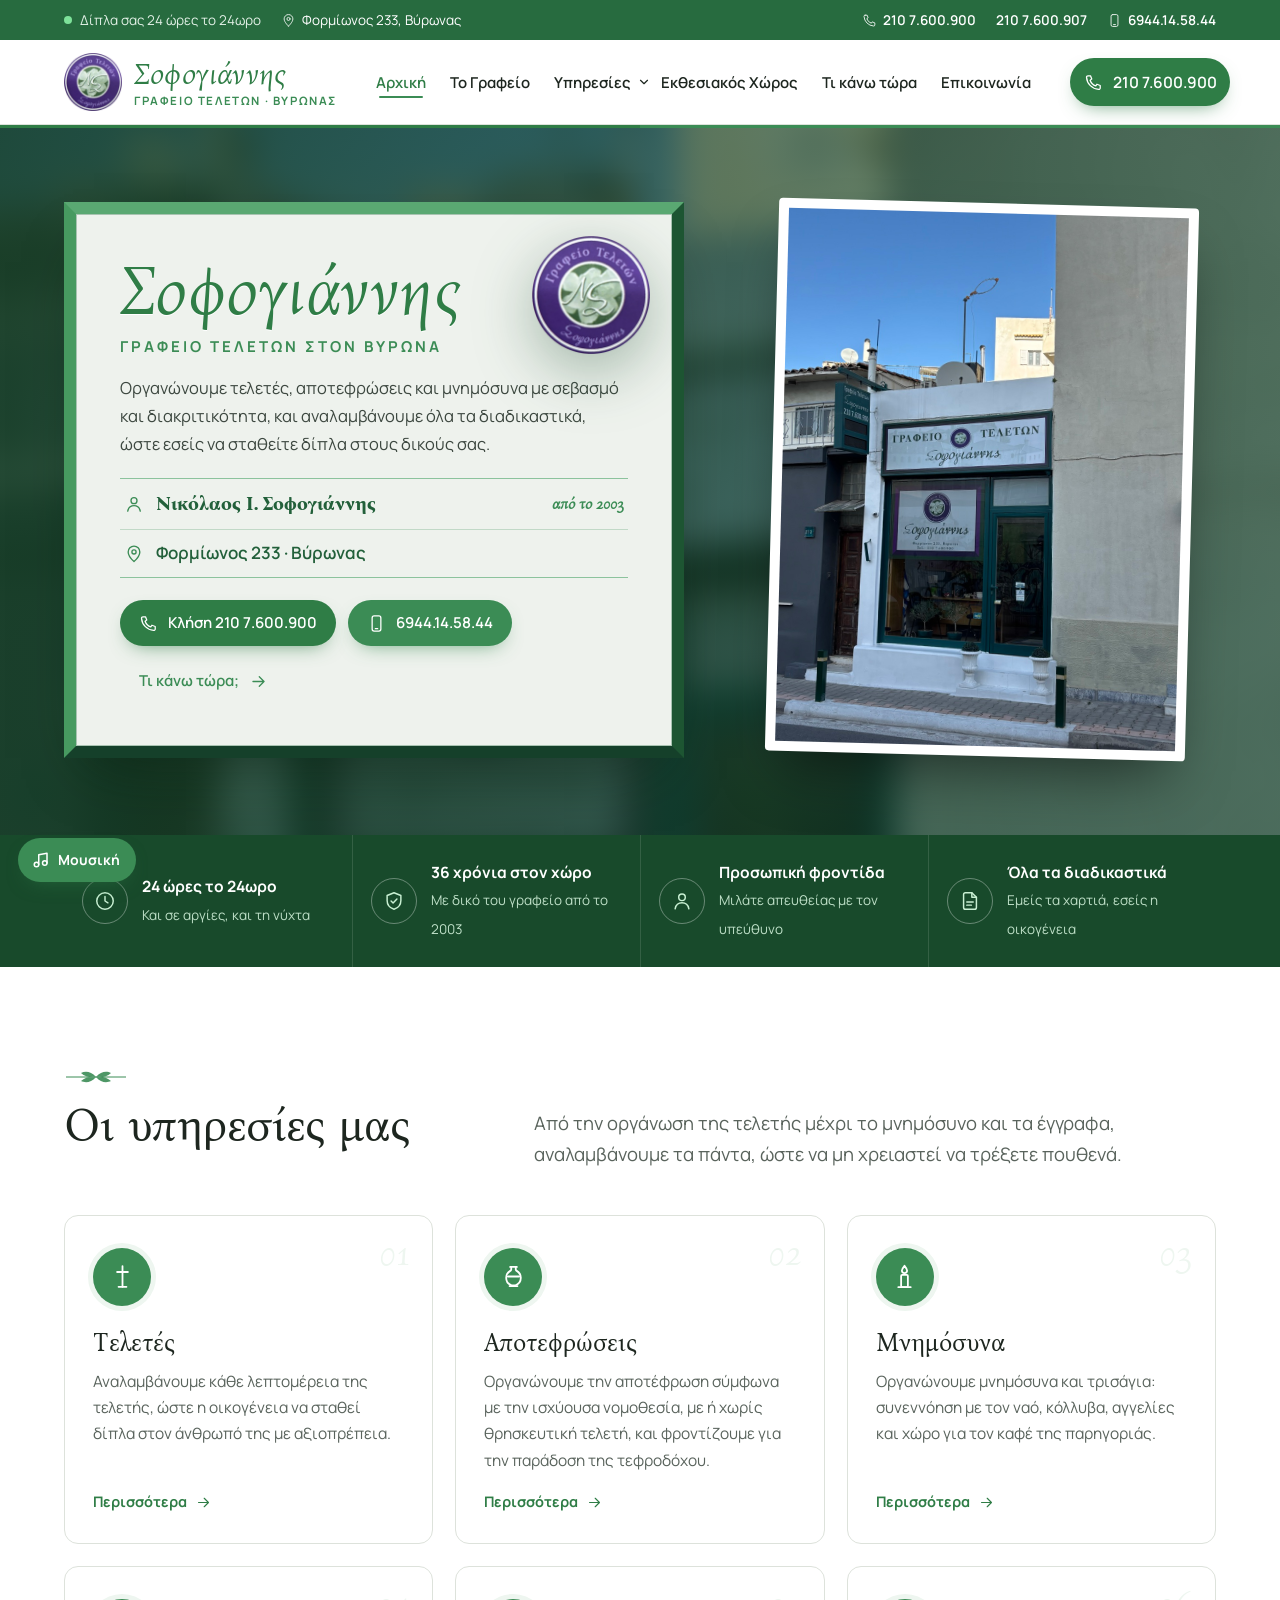
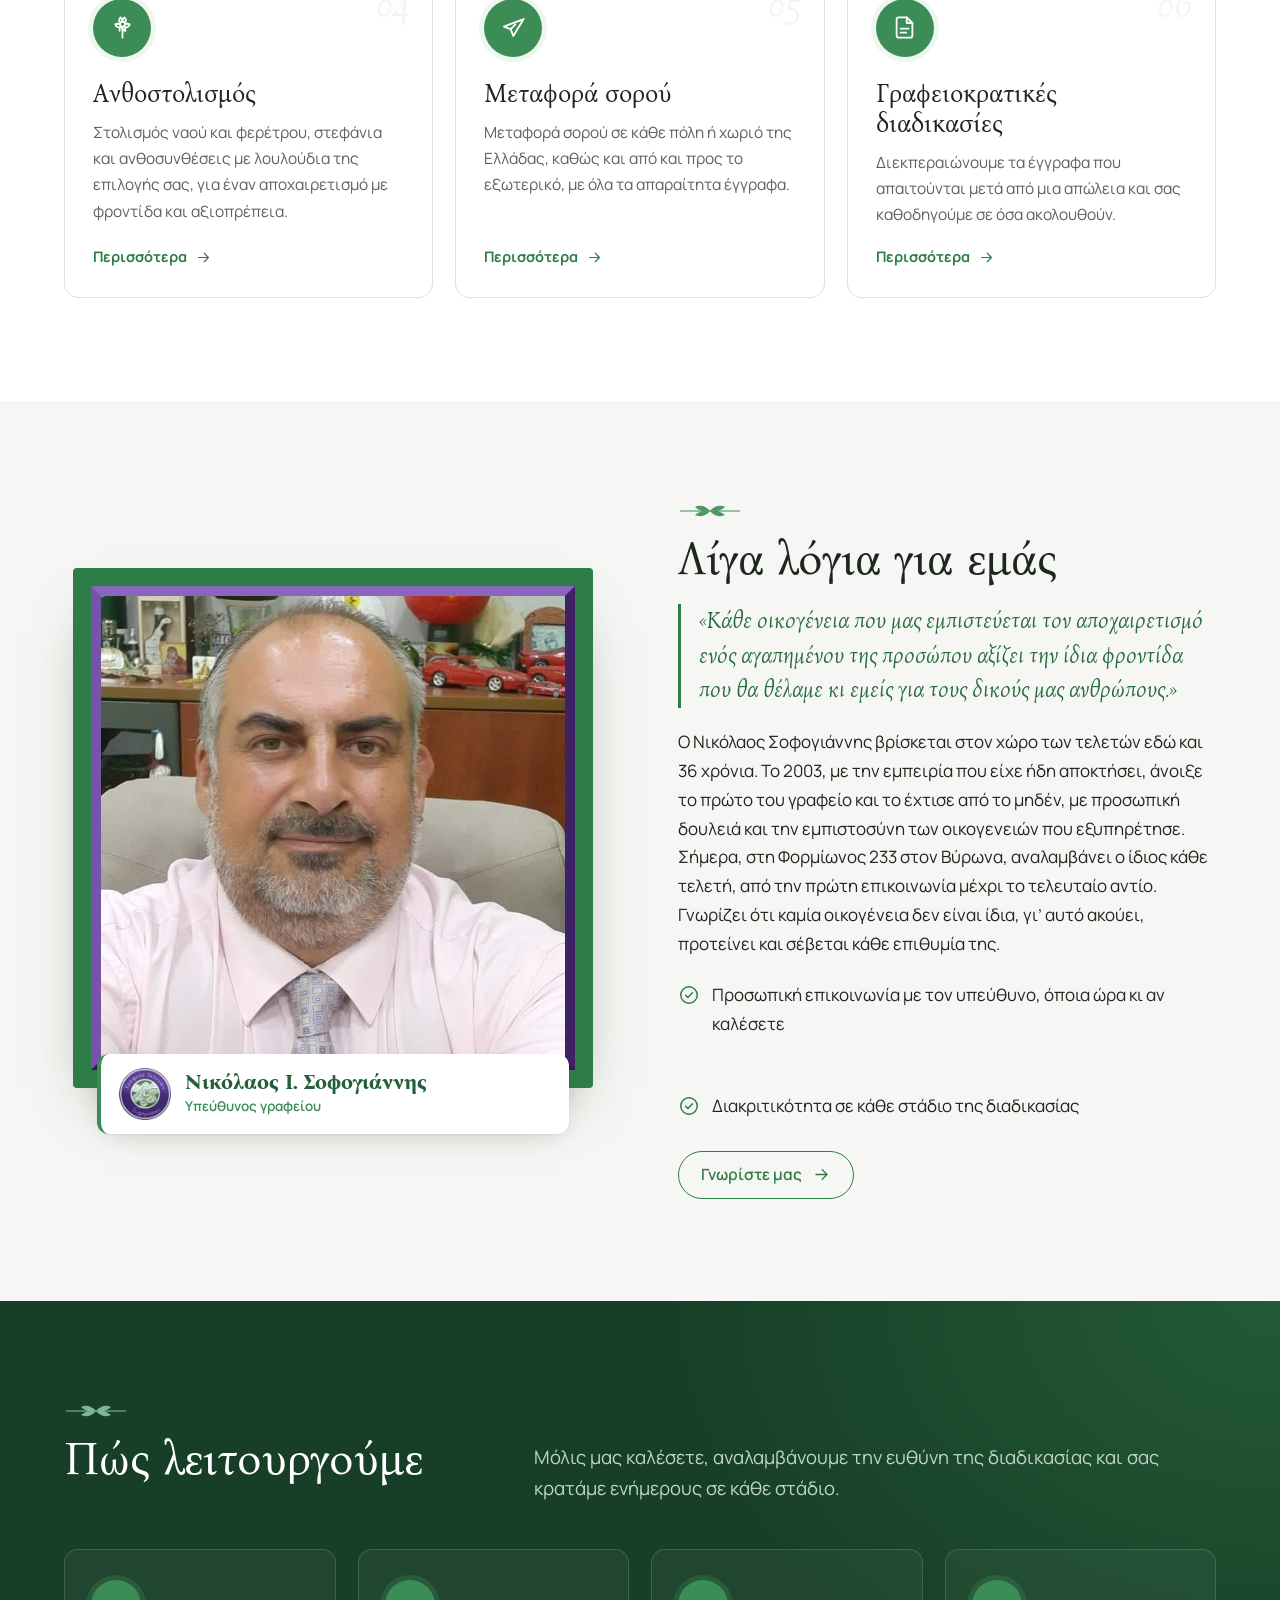
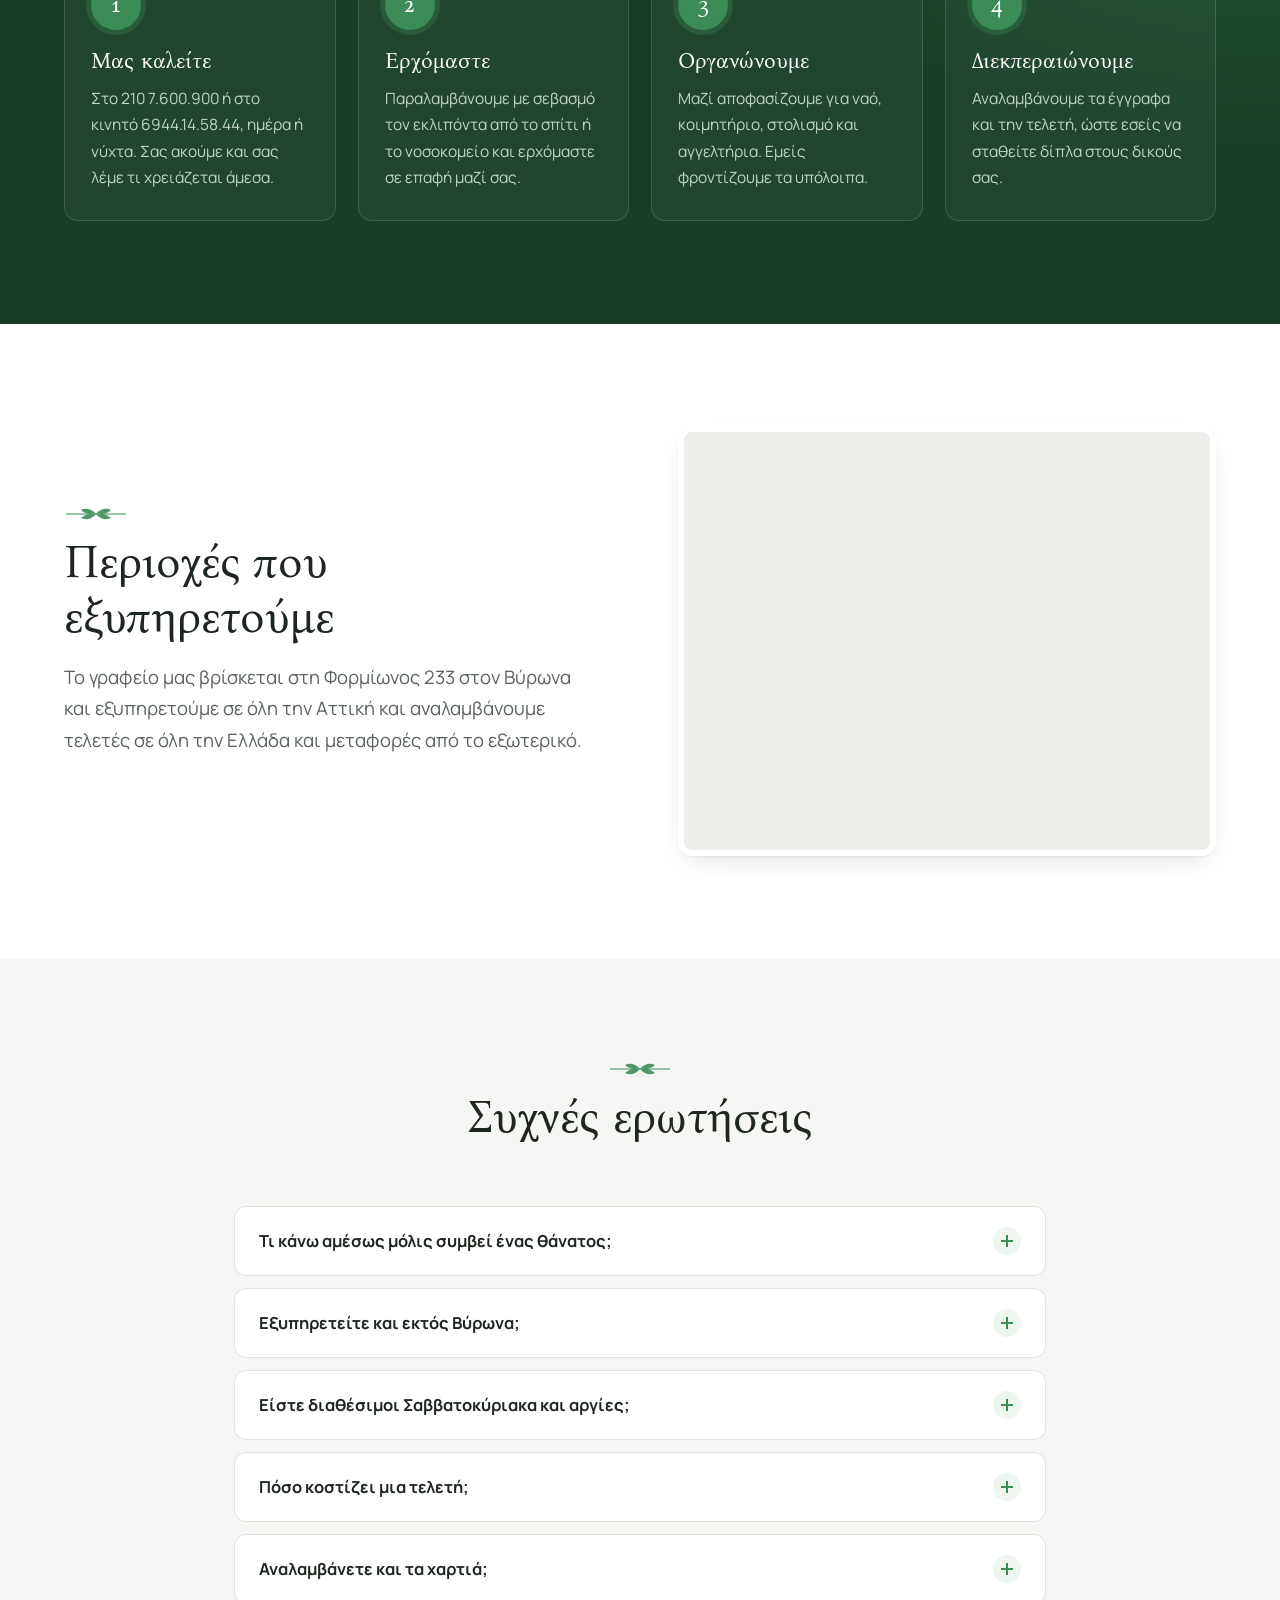
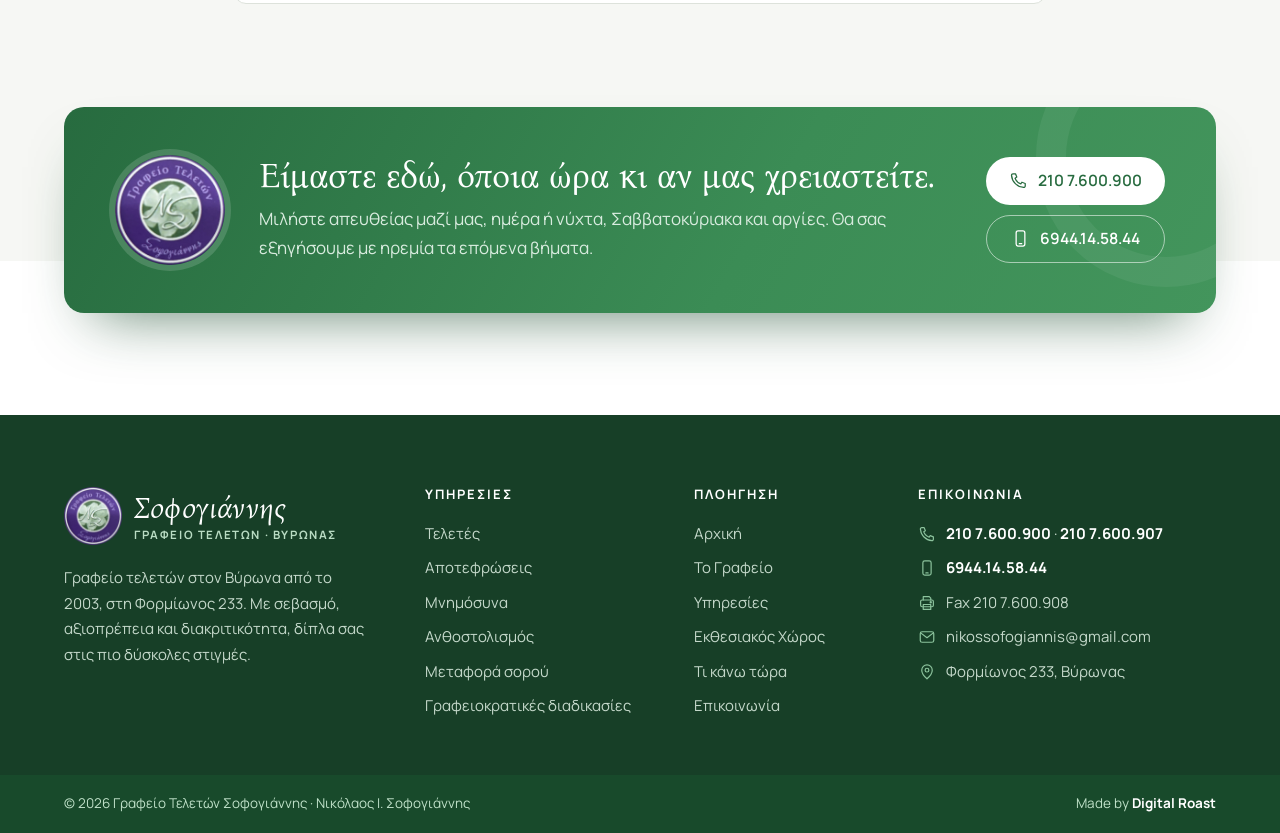
==== commit 59868567: "Νέα φωτογραφία πρόσοψης στην αρχική και στο γραφείο Co-Authored-By: Claude Opus 5.5 <noreply@anthrop" ====
--- a/index.html
+++ b/index.html
@@ -63,7 +63,7 @@
       "url": "https://teletessofogiannisvyronas.gr/",
       "image": [
         "https://teletessofogiannisvyronas.gr/og-image.png",
-        "https://teletessofogiannisvyronas.gr/images/grafeio-vyronas.jpg",
+        "https://teletessofogiannisvyronas.gr/images/prosopsi-3.jpg",
         "https://teletessofogiannisvyronas.gr/images/nikolaos-sofogiannis.jpg"
       ],
       "logo": "https://teletessofogiannisvyronas.gr/logo.png",
@@ -340,9 +340,9 @@
 </nav>
 <main id="main">
 <section class="hero">
-  <div class="hero-bg"><img src="/images/prosopsi-2.jpg" alt="" width="765" height="1020" fetchpriority="high"></div>
+  <div class="hero-bg"><img src="/images/prosopsi-3.jpg" alt="" width="900" height="1200" fetchpriority="high"></div>
   <div class="wrap hero-grid">
-    <figure class="hero-shot"><img src="/images/prosopsi-2.jpg" alt="Η πρόσοψη του Γραφείου Τελετών Σοφογιάννης, Φορμίωνος 233, Βύρωνας" width="765" height="1020"></figure>
+    <figure class="hero-shot"><img src="/images/prosopsi-3.jpg" alt="Η πρόσοψη του Γραφείου Τελετών Σοφογιάννης, Φορμίωνος 233, Βύρωνας" width="900" height="1200"></figure>
     <div class="bevel">
       <div class="panel hero-panel">
         <div class="hero-text">
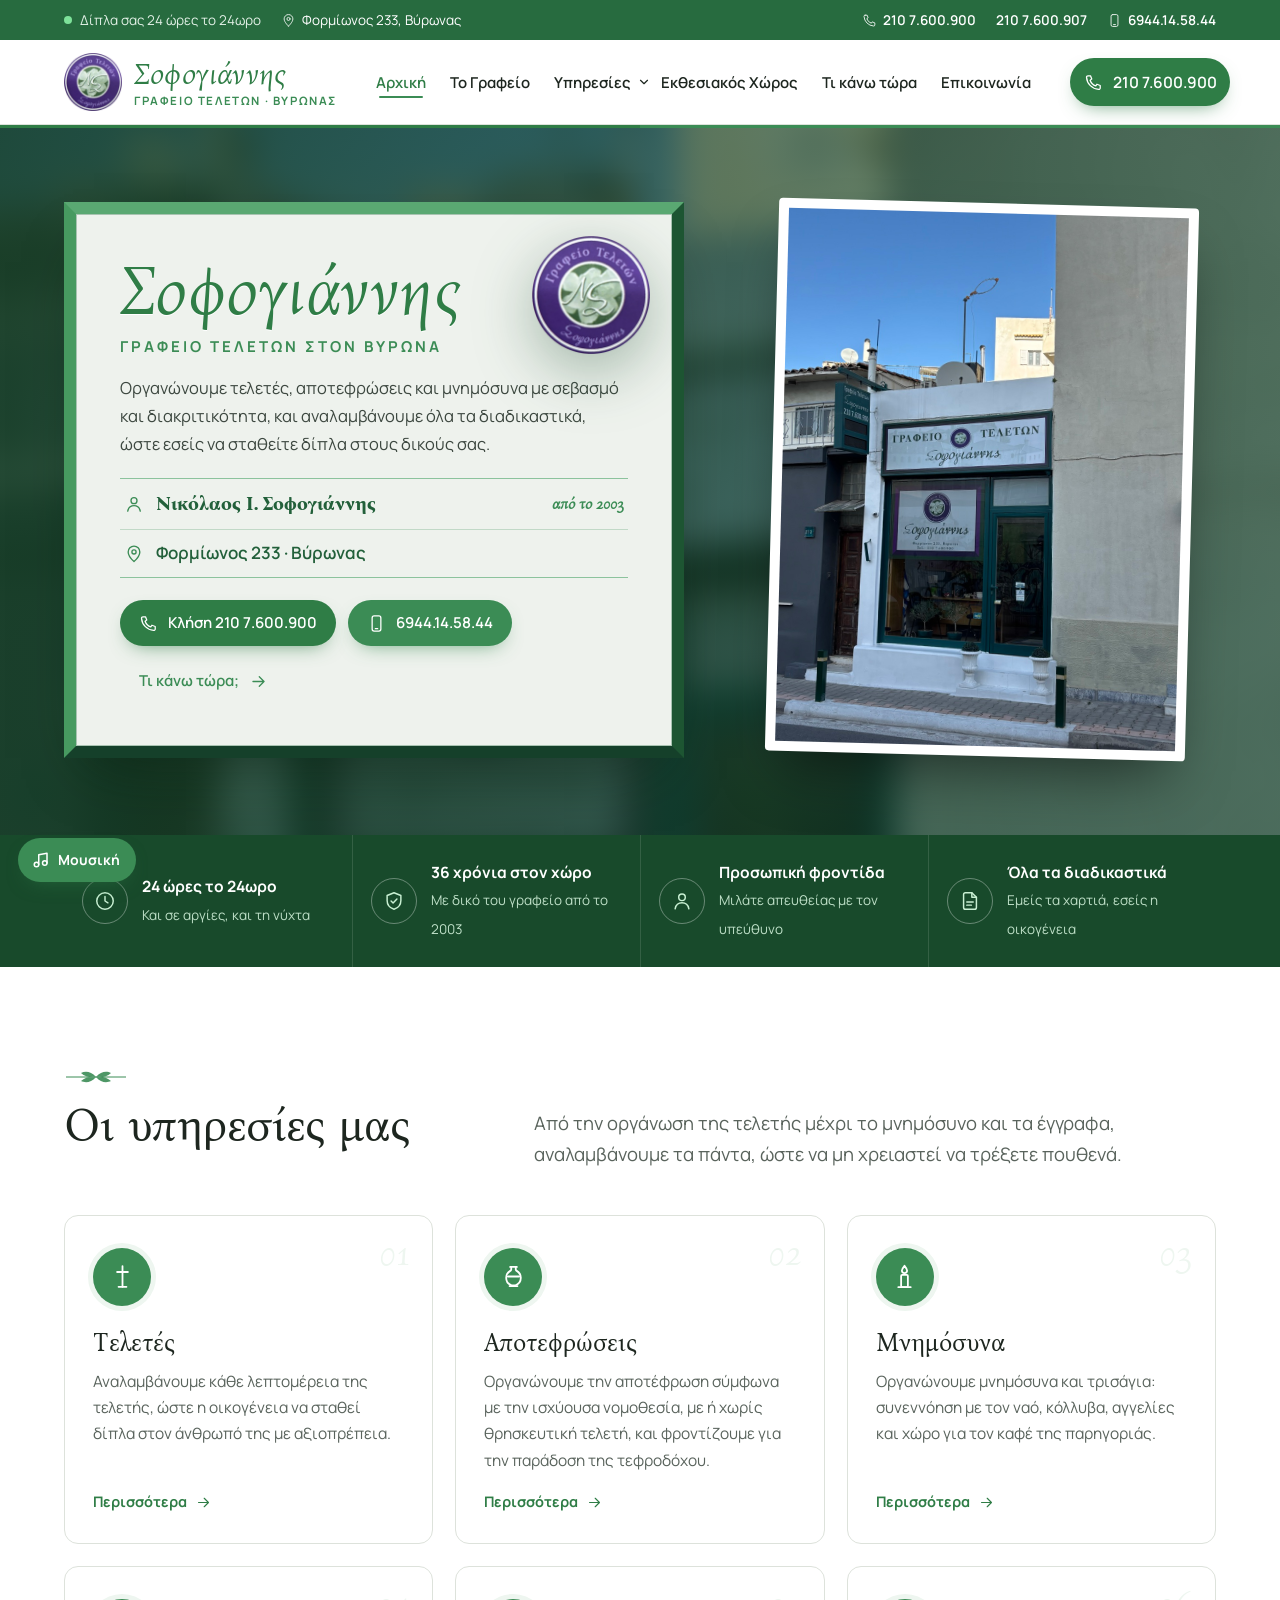
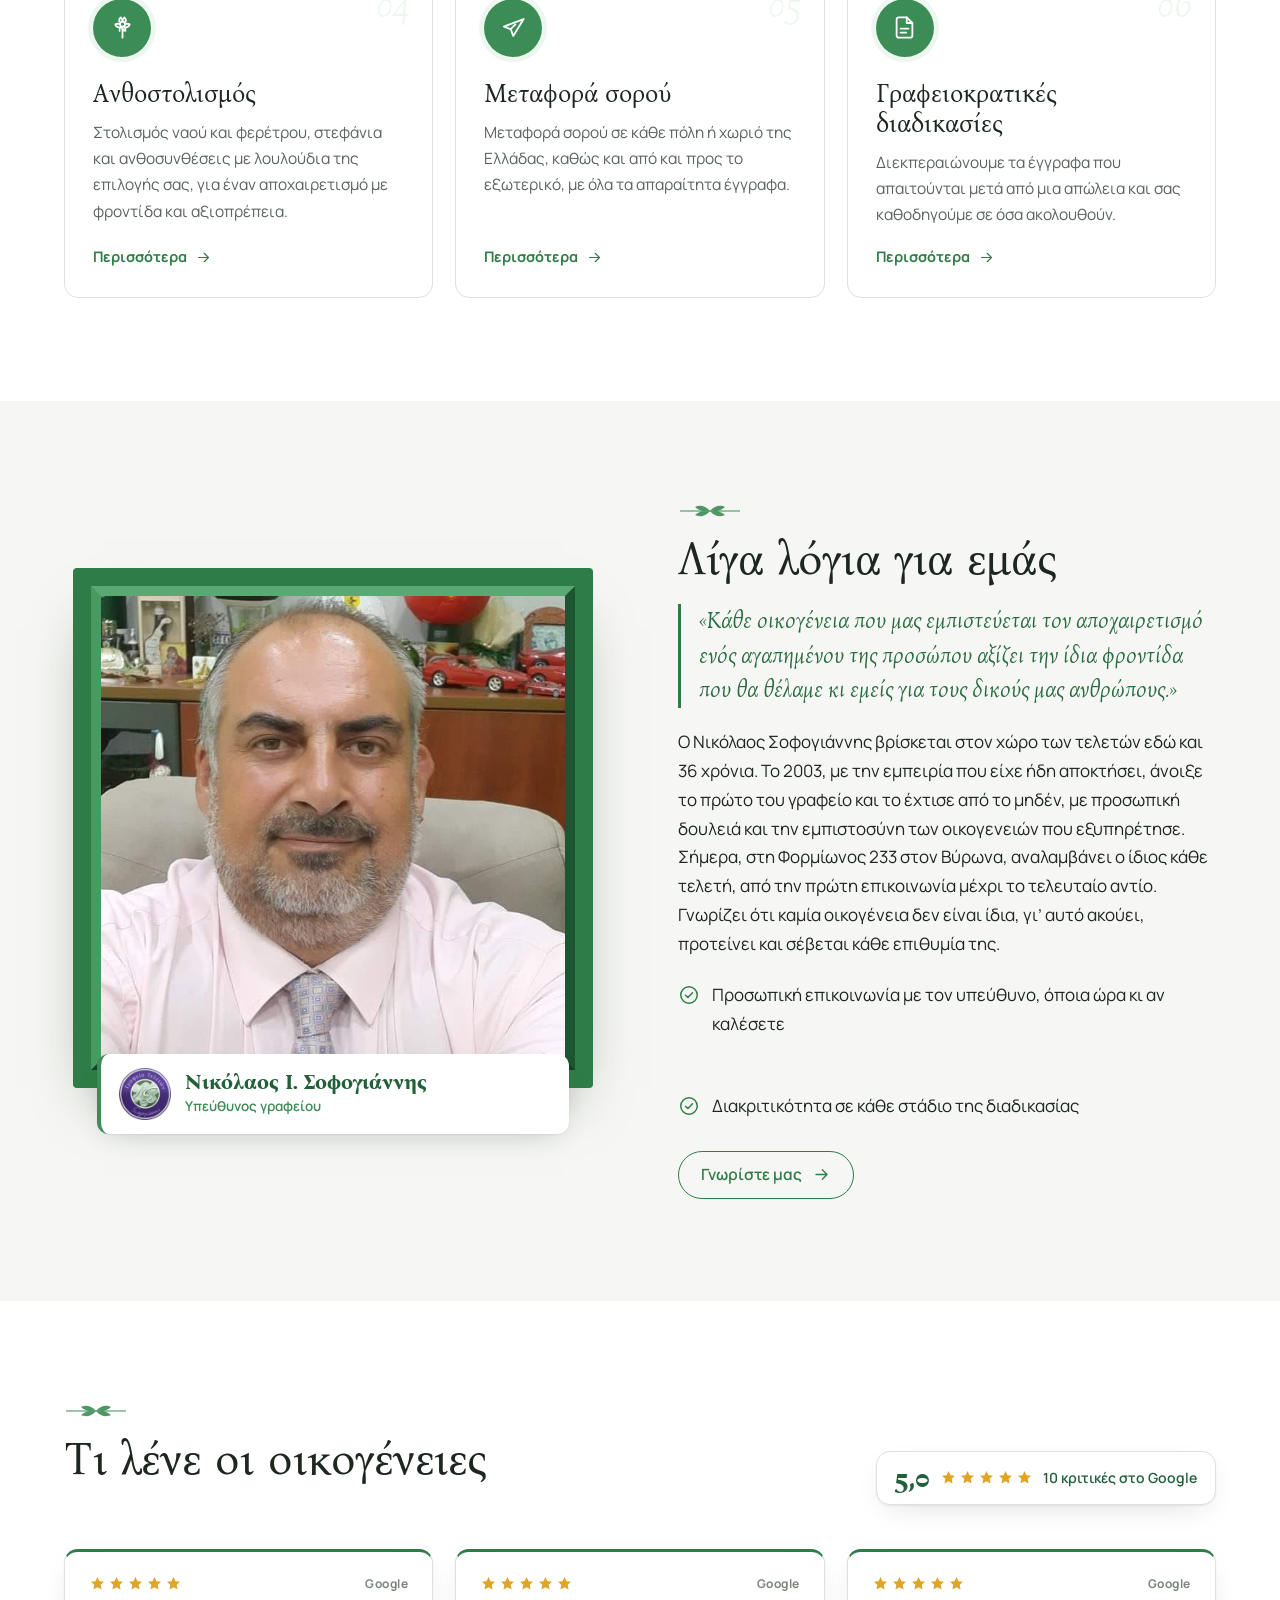
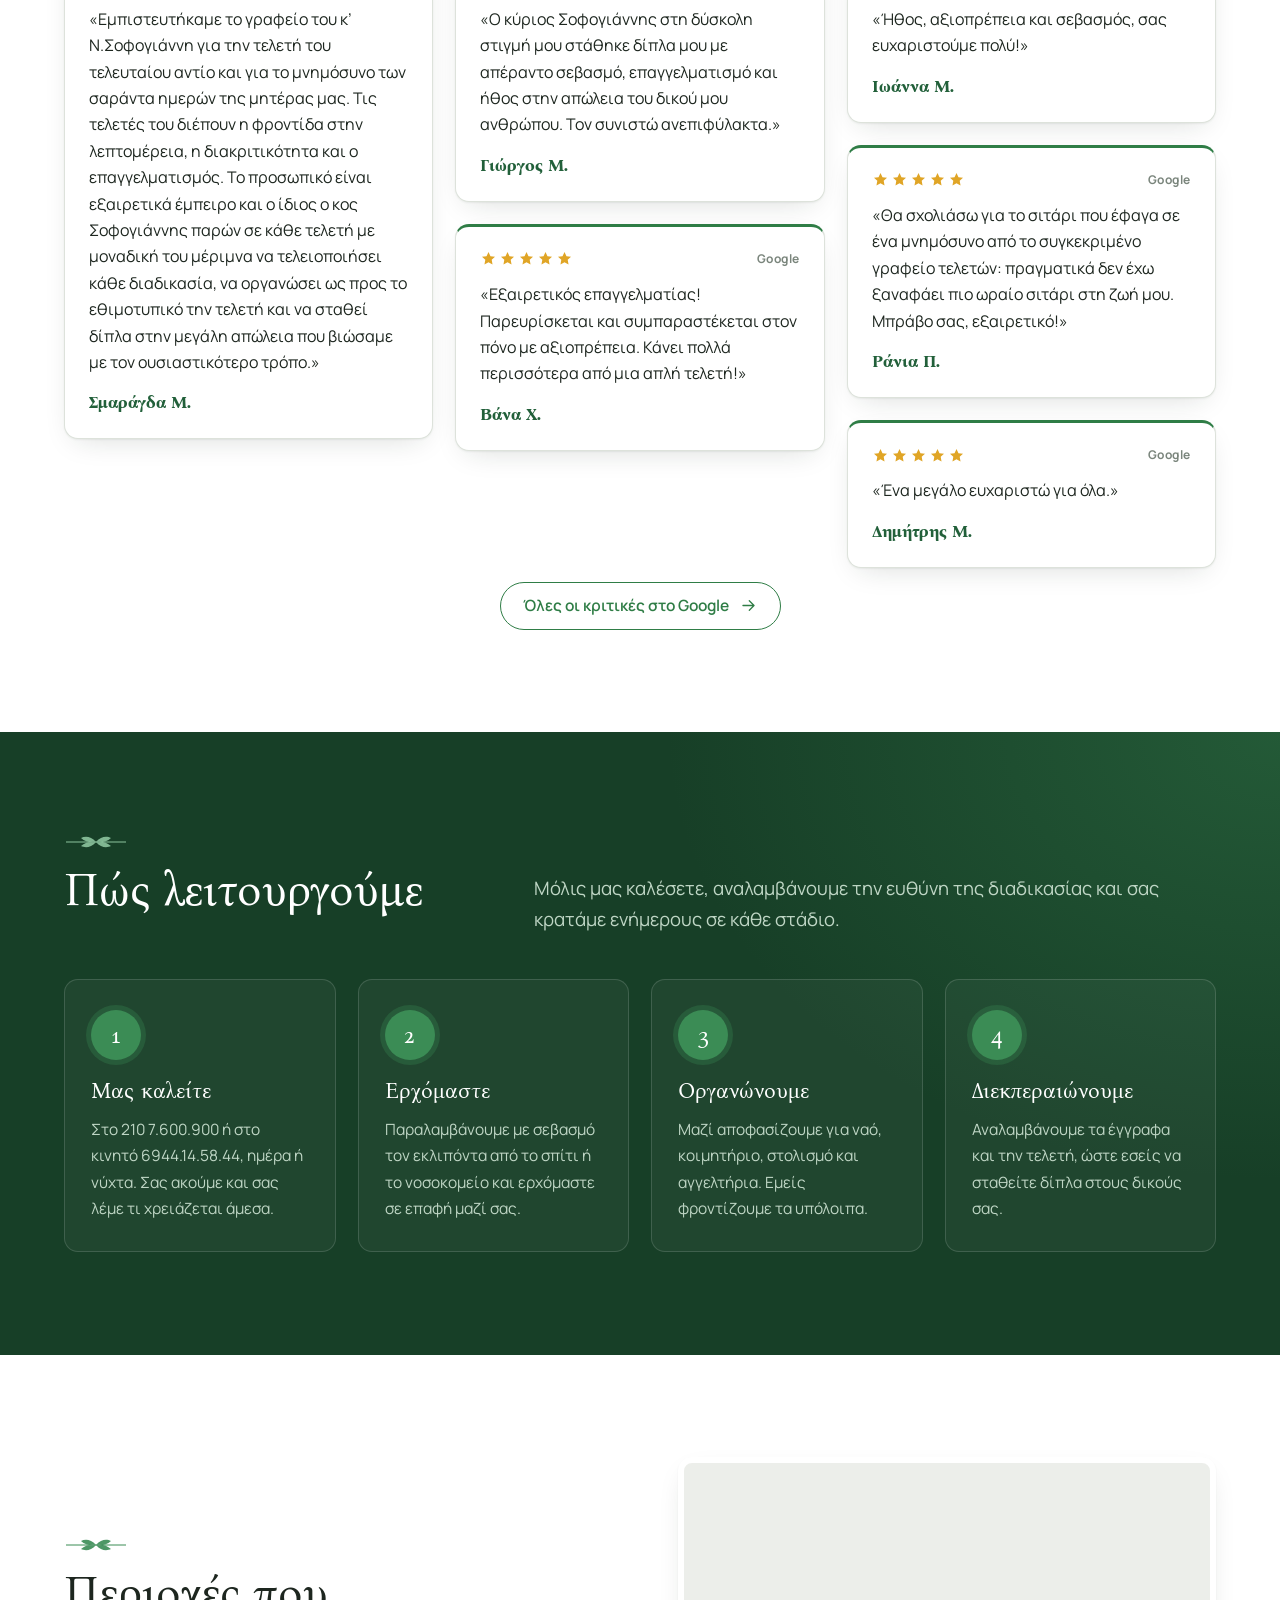
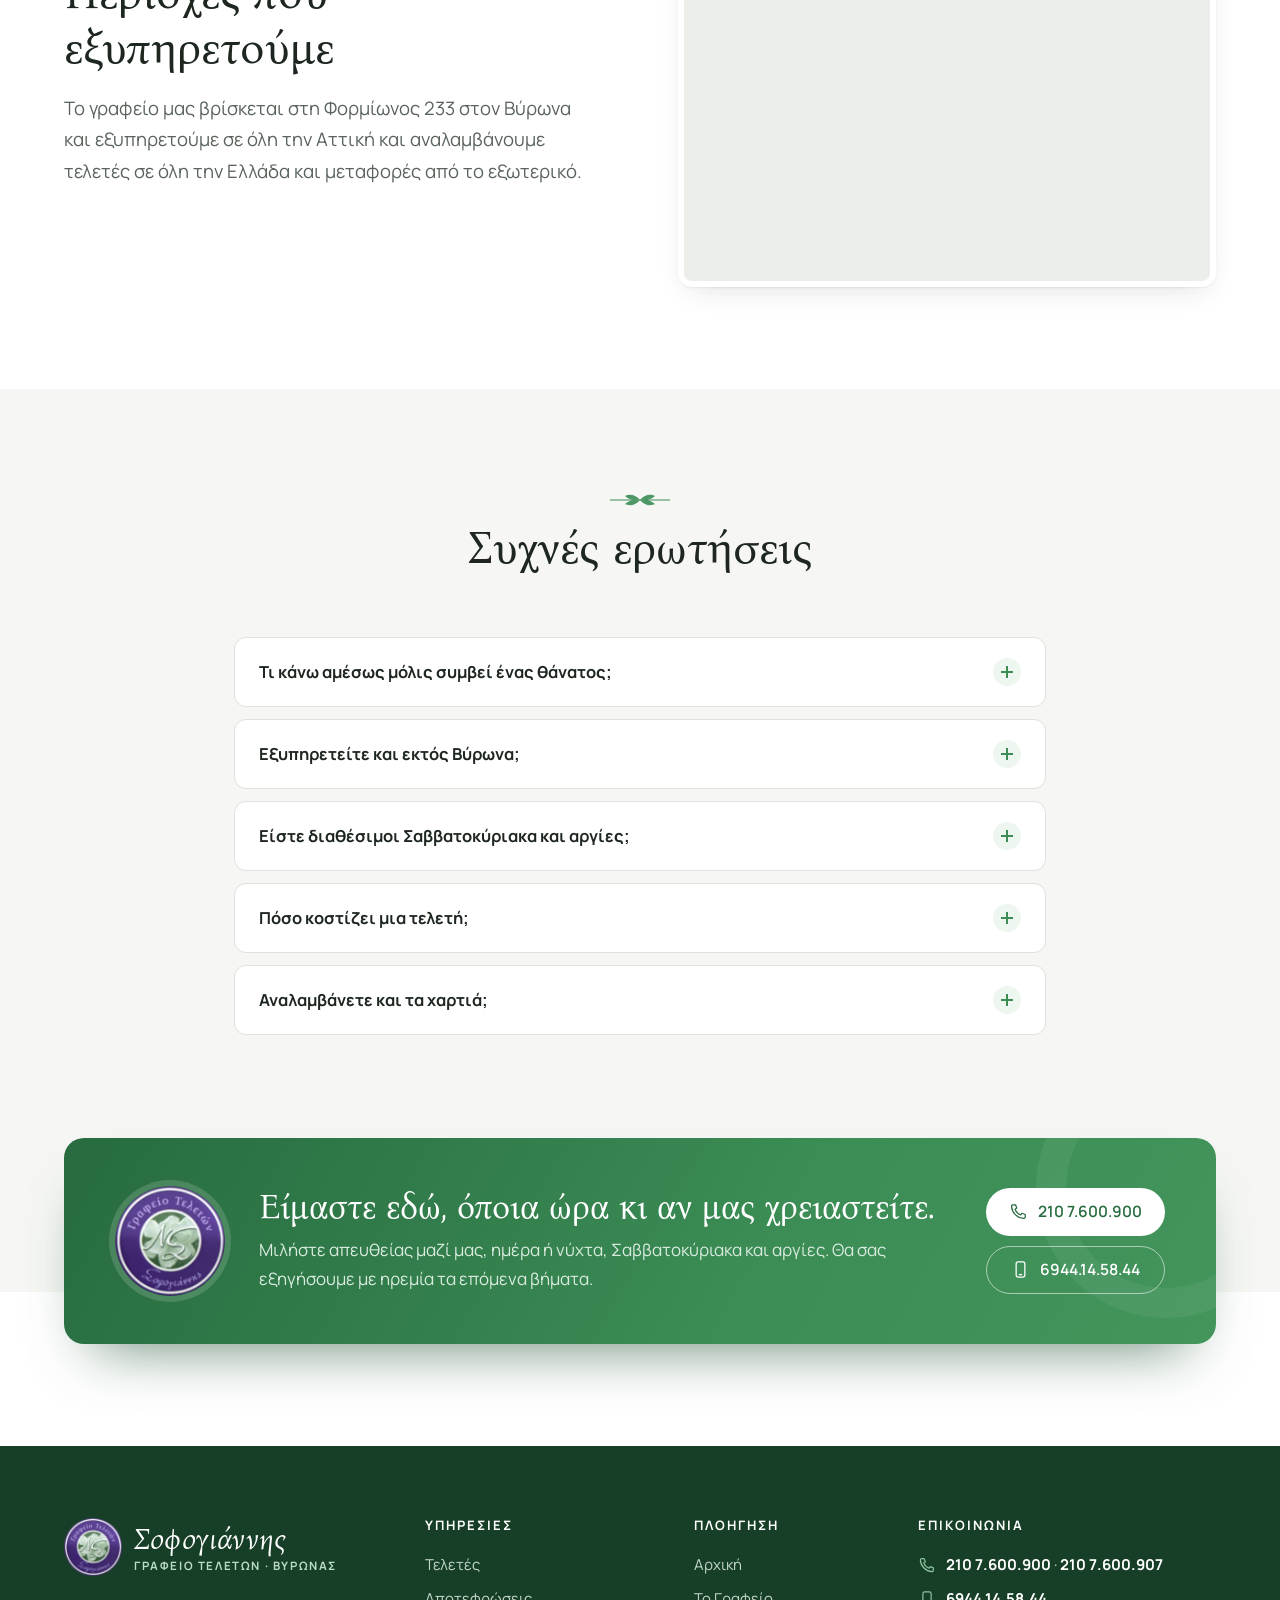
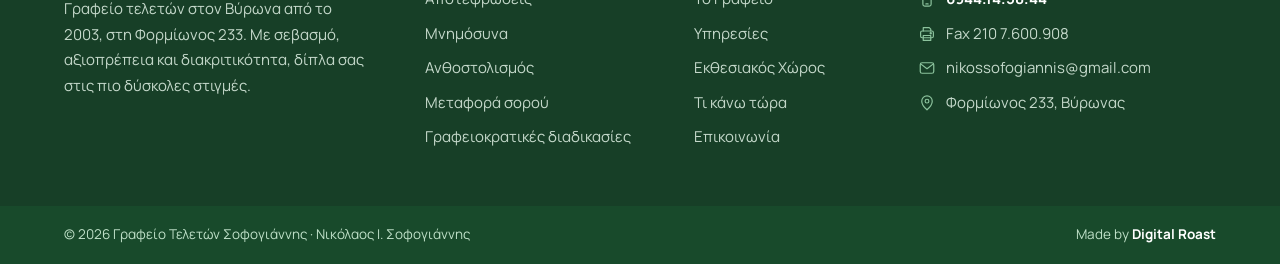
==== commit 452f18bf: "Αρχική: κριτικές Google + πράσινη κορνίζα στη φωτογραφία ιδιοκτήτη Co-Authored-By: Claude Opus 5.5 <" ====
--- a/index.html
+++ b/index.html
@@ -30,7 +30,7 @@
   <link rel="preconnect" href="https://fonts.googleapis.com">
   <link rel="preconnect" href="https://fonts.gstatic.com" crossorigin>
   <link href="https://fonts.googleapis.com/css2?family=Bona+Nova:ital,wght@0,400;0,700;1,400&family=Manrope:wght@400;500;600;700&display=swap" rel="stylesheet">
-  <link rel="stylesheet" href="/css/style.css?v=ca971272">
+  <link rel="stylesheet" href="/css/style.css?v=cf1939ad">
   <script>document.documentElement.classList.add("js")</script>
   <script type="application/ld+json">
 {
@@ -424,7 +424,7 @@
 <section class="section alt">
   <div class="wrap split">
     <figure class="portrait">
-      <div class="portrait-frame"><img src="/images/nikolaos-sofogiannis.jpg" alt="Ο Νικόλαος Ι. Σοφογιάννης, υπεύθυνος του Γραφείου Τελετών Σοφογιάννης στον Βύρωνα" width="640" height="643" loading="lazy" decoding="async"></div>
+      <div class="portrait-frame pf-green"><img src="/images/nikolaos-sofogiannis.jpg" alt="Ο Νικόλαος Ι. Σοφογιάννης, υπεύθυνος του Γραφείου Τελετών Σοφογιάννης στον Βύρωνα" width="640" height="643" loading="lazy" decoding="async"></div>
       <figcaption><img src="/images/logo-emblem.webp?v=9c0b03b7" alt="" width="56" height="56"><span><strong>Νικόλαος Ι. Σοφογιάννης</strong><small>Υπεύθυνος γραφείου</small></span></figcaption>
     </figure>
     <div>
@@ -434,6 +434,24 @@
       <ul class="check-list"><li><svg viewBox="0 0 24 24" fill="none" stroke="currentColor" stroke-width="1.6" stroke-linecap="round" stroke-linejoin="round" aria-hidden="true"><circle cx="12" cy="12" r="9"/><path d="m8.2 12.2 2.6 2.6 5-5.2"/></svg><span>Προσωπική επικοινωνία με τον υπεύθυνο, όποια ώρα κι αν καλέσετε</span></li><li><svg viewBox="0 0 24 24" fill="none" stroke="currentColor" stroke-width="1.6" stroke-linecap="round" stroke-linejoin="round" aria-hidden="true"><circle cx="12" cy="12" r="9"/><path d="m8.2 12.2 2.6 2.6 5-5.2"/></svg><span>Σαφής ενημέρωση για το κόστος από την αρχή</span></li><li><svg viewBox="0 0 24 24" fill="none" stroke="currentColor" stroke-width="1.6" stroke-linecap="round" stroke-linejoin="round" aria-hidden="true"><circle cx="12" cy="12" r="9"/><path d="m8.2 12.2 2.6 2.6 5-5.2"/></svg><span>Διακριτικότητα σε κάθε στάδιο της διαδικασίας</span></li></ul>
       <a class="btn btn-ghost" href="/to-grafeio/">Γνωρίστε μας <svg viewBox="0 0 24 24" fill="none" stroke="currentColor" stroke-width="1.6" stroke-linecap="round" stroke-linejoin="round" aria-hidden="true"><path d="M5 12h14M13 6l6 6-6 6"/></svg></a>
     </div>
+  </div>
+</section>
+
+<section class="section reviews" aria-label="Κριτικές">
+  <div class="wrap">
+    <div class="section-head">
+      <div class="sec-title"><svg class="leaf" viewBox="0 0 64 16" aria-hidden="true"><path d="M2 8h60" stroke="currentColor" stroke-width="1"/><path d="M32 8c-5-6-11-6-15-4 4 4 10 5 15 4zM32 8c5-6 11-6 15-4-4 4-10 5-15 4zM32 8c-5 6-11 6-15 4 4-4 10-5 15-4zM32 8c5 6 11 6 15 4-4-4-10-5-15-4z" fill="currentColor" opacity=".9"/></svg><h2>Τι λένε οι οικογένειες</h2></div>
+      <a class="rating-badge" href="https://www.google.com/maps?cid=13828754438006141093" target="_blank" rel="noopener"><strong>5,0</strong><span class="stars" aria-label="5 στα 5 αστέρια"><svg viewBox="0 0 24 24" aria-hidden="true"><path fill="currentColor" d="M12 2.8l2.8 5.9 6.4.8-4.7 4.4 1.2 6.4L12 17.2l-5.7 3.1 1.2-6.4-4.7-4.4 6.4-.8z"/></svg><svg viewBox="0 0 24 24" aria-hidden="true"><path fill="currentColor" d="M12 2.8l2.8 5.9 6.4.8-4.7 4.4 1.2 6.4L12 17.2l-5.7 3.1 1.2-6.4-4.7-4.4 6.4-.8z"/></svg><svg viewBox="0 0 24 24" aria-hidden="true"><path fill="currentColor" d="M12 2.8l2.8 5.9 6.4.8-4.7 4.4 1.2 6.4L12 17.2l-5.7 3.1 1.2-6.4-4.7-4.4 6.4-.8z"/></svg><svg viewBox="0 0 24 24" aria-hidden="true"><path fill="currentColor" d="M12 2.8l2.8 5.9 6.4.8-4.7 4.4 1.2 6.4L12 17.2l-5.7 3.1 1.2-6.4-4.7-4.4 6.4-.8z"/></svg><svg viewBox="0 0 24 24" aria-hidden="true"><path fill="currentColor" d="M12 2.8l2.8 5.9 6.4.8-4.7 4.4 1.2 6.4L12 17.2l-5.7 3.1 1.2-6.4-4.7-4.4 6.4-.8z"/></svg></span><span>10 κριτικές στο Google</span></a>
+    </div>
+    <div class="review-grid">
+      <figure class="review"><div class="review-top"><span class="stars" aria-label="5 στα 5 αστέρια"><svg viewBox="0 0 24 24" aria-hidden="true"><path fill="currentColor" d="M12 2.8l2.8 5.9 6.4.8-4.7 4.4 1.2 6.4L12 17.2l-5.7 3.1 1.2-6.4-4.7-4.4 6.4-.8z"/></svg><svg viewBox="0 0 24 24" aria-hidden="true"><path fill="currentColor" d="M12 2.8l2.8 5.9 6.4.8-4.7 4.4 1.2 6.4L12 17.2l-5.7 3.1 1.2-6.4-4.7-4.4 6.4-.8z"/></svg><svg viewBox="0 0 24 24" aria-hidden="true"><path fill="currentColor" d="M12 2.8l2.8 5.9 6.4.8-4.7 4.4 1.2 6.4L12 17.2l-5.7 3.1 1.2-6.4-4.7-4.4 6.4-.8z"/></svg><svg viewBox="0 0 24 24" aria-hidden="true"><path fill="currentColor" d="M12 2.8l2.8 5.9 6.4.8-4.7 4.4 1.2 6.4L12 17.2l-5.7 3.1 1.2-6.4-4.7-4.4 6.4-.8z"/></svg><svg viewBox="0 0 24 24" aria-hidden="true"><path fill="currentColor" d="M12 2.8l2.8 5.9 6.4.8-4.7 4.4 1.2 6.4L12 17.2l-5.7 3.1 1.2-6.4-4.7-4.4 6.4-.8z"/></svg></span><span class="g">Google</span></div><blockquote>«Εμπιστευτήκαμε το γραφείο του κ’ Ν.Σοφογιάννη για την τελετή του τελευταίου αντίο και για το μνημόσυνο των σαράντα ημερών της μητέρας μας. Τις τελετές του διέπουν η φροντίδα στην λεπτομέρεια, η διακριτικότητα και ο επαγγελματισμός. Το προσωπικό είναι εξαιρετικά έμπειρο και ο ίδιος ο κος Σοφογιάννης παρών σε κάθε τελετή με μοναδική του μέριμνα να τελειοποιήσει κάθε διαδικασία, να οργανώσει ως προς το εθιμοτυπικό την τελετή και να σταθεί δίπλα στην μεγάλη απώλεια που βιώσαμε με τον ουσιαστικότερο τρόπο.»</blockquote><figcaption>Σμαράγδα Μ.</figcaption></figure>
+      <figure class="review"><div class="review-top"><span class="stars" aria-label="5 στα 5 αστέρια"><svg viewBox="0 0 24 24" aria-hidden="true"><path fill="currentColor" d="M12 2.8l2.8 5.9 6.4.8-4.7 4.4 1.2 6.4L12 17.2l-5.7 3.1 1.2-6.4-4.7-4.4 6.4-.8z"/></svg><svg viewBox="0 0 24 24" aria-hidden="true"><path fill="currentColor" d="M12 2.8l2.8 5.9 6.4.8-4.7 4.4 1.2 6.4L12 17.2l-5.7 3.1 1.2-6.4-4.7-4.4 6.4-.8z"/></svg><svg viewBox="0 0 24 24" aria-hidden="true"><path fill="currentColor" d="M12 2.8l2.8 5.9 6.4.8-4.7 4.4 1.2 6.4L12 17.2l-5.7 3.1 1.2-6.4-4.7-4.4 6.4-.8z"/></svg><svg viewBox="0 0 24 24" aria-hidden="true"><path fill="currentColor" d="M12 2.8l2.8 5.9 6.4.8-4.7 4.4 1.2 6.4L12 17.2l-5.7 3.1 1.2-6.4-4.7-4.4 6.4-.8z"/></svg><svg viewBox="0 0 24 24" aria-hidden="true"><path fill="currentColor" d="M12 2.8l2.8 5.9 6.4.8-4.7 4.4 1.2 6.4L12 17.2l-5.7 3.1 1.2-6.4-4.7-4.4 6.4-.8z"/></svg></span><span class="g">Google</span></div><blockquote>«Ο κύριος Σοφογιάννης στη δύσκολη στιγμή μου στάθηκε δίπλα μου με απέραντο σεβασμό, επαγγελματισμό και ήθος στην απώλεια του δικού μου ανθρώπου. Τον συνιστώ ανεπιφύλακτα.»</blockquote><figcaption>Γιώργος Μ.</figcaption></figure>
+      <figure class="review"><div class="review-top"><span class="stars" aria-label="5 στα 5 αστέρια"><svg viewBox="0 0 24 24" aria-hidden="true"><path fill="currentColor" d="M12 2.8l2.8 5.9 6.4.8-4.7 4.4 1.2 6.4L12 17.2l-5.7 3.1 1.2-6.4-4.7-4.4 6.4-.8z"/></svg><svg viewBox="0 0 24 24" aria-hidden="true"><path fill="currentColor" d="M12 2.8l2.8 5.9 6.4.8-4.7 4.4 1.2 6.4L12 17.2l-5.7 3.1 1.2-6.4-4.7-4.4 6.4-.8z"/></svg><svg viewBox="0 0 24 24" aria-hidden="true"><path fill="currentColor" d="M12 2.8l2.8 5.9 6.4.8-4.7 4.4 1.2 6.4L12 17.2l-5.7 3.1 1.2-6.4-4.7-4.4 6.4-.8z"/></svg><svg viewBox="0 0 24 24" aria-hidden="true"><path fill="currentColor" d="M12 2.8l2.8 5.9 6.4.8-4.7 4.4 1.2 6.4L12 17.2l-5.7 3.1 1.2-6.4-4.7-4.4 6.4-.8z"/></svg><svg viewBox="0 0 24 24" aria-hidden="true"><path fill="currentColor" d="M12 2.8l2.8 5.9 6.4.8-4.7 4.4 1.2 6.4L12 17.2l-5.7 3.1 1.2-6.4-4.7-4.4 6.4-.8z"/></svg></span><span class="g">Google</span></div><blockquote>«Εξαιρετικός επαγγελματίας! Παρευρίσκεται και συμπαραστέκεται στον πόνο με αξιοπρέπεια. Κάνει πολλά περισσότερα από μια απλή τελετή!»</blockquote><figcaption>Βάνα Χ.</figcaption></figure>
+      <figure class="review"><div class="review-top"><span class="stars" aria-label="5 στα 5 αστέρια"><svg viewBox="0 0 24 24" aria-hidden="true"><path fill="currentColor" d="M12 2.8l2.8 5.9 6.4.8-4.7 4.4 1.2 6.4L12 17.2l-5.7 3.1 1.2-6.4-4.7-4.4 6.4-.8z"/></svg><svg viewBox="0 0 24 24" aria-hidden="true"><path fill="currentColor" d="M12 2.8l2.8 5.9 6.4.8-4.7 4.4 1.2 6.4L12 17.2l-5.7 3.1 1.2-6.4-4.7-4.4 6.4-.8z"/></svg><svg viewBox="0 0 24 24" aria-hidden="true"><path fill="currentColor" d="M12 2.8l2.8 5.9 6.4.8-4.7 4.4 1.2 6.4L12 17.2l-5.7 3.1 1.2-6.4-4.7-4.4 6.4-.8z"/></svg><svg viewBox="0 0 24 24" aria-hidden="true"><path fill="currentColor" d="M12 2.8l2.8 5.9 6.4.8-4.7 4.4 1.2 6.4L12 17.2l-5.7 3.1 1.2-6.4-4.7-4.4 6.4-.8z"/></svg><svg viewBox="0 0 24 24" aria-hidden="true"><path fill="currentColor" d="M12 2.8l2.8 5.9 6.4.8-4.7 4.4 1.2 6.4L12 17.2l-5.7 3.1 1.2-6.4-4.7-4.4 6.4-.8z"/></svg></span><span class="g">Google</span></div><blockquote>«Ήθος, αξιοπρέπεια και σεβασμός, σας ευχαριστούμε πολύ!»</blockquote><figcaption>Ιωάννα Μ.</figcaption></figure>
+      <figure class="review"><div class="review-top"><span class="stars" aria-label="5 στα 5 αστέρια"><svg viewBox="0 0 24 24" aria-hidden="true"><path fill="currentColor" d="M12 2.8l2.8 5.9 6.4.8-4.7 4.4 1.2 6.4L12 17.2l-5.7 3.1 1.2-6.4-4.7-4.4 6.4-.8z"/></svg><svg viewBox="0 0 24 24" aria-hidden="true"><path fill="currentColor" d="M12 2.8l2.8 5.9 6.4.8-4.7 4.4 1.2 6.4L12 17.2l-5.7 3.1 1.2-6.4-4.7-4.4 6.4-.8z"/></svg><svg viewBox="0 0 24 24" aria-hidden="true"><path fill="currentColor" d="M12 2.8l2.8 5.9 6.4.8-4.7 4.4 1.2 6.4L12 17.2l-5.7 3.1 1.2-6.4-4.7-4.4 6.4-.8z"/></svg><svg viewBox="0 0 24 24" aria-hidden="true"><path fill="currentColor" d="M12 2.8l2.8 5.9 6.4.8-4.7 4.4 1.2 6.4L12 17.2l-5.7 3.1 1.2-6.4-4.7-4.4 6.4-.8z"/></svg><svg viewBox="0 0 24 24" aria-hidden="true"><path fill="currentColor" d="M12 2.8l2.8 5.9 6.4.8-4.7 4.4 1.2 6.4L12 17.2l-5.7 3.1 1.2-6.4-4.7-4.4 6.4-.8z"/></svg></span><span class="g">Google</span></div><blockquote>«Θα σχολιάσω για το σιτάρι που έφαγα σε ένα μνημόσυνο από το συγκεκριμένο γραφείο τελετών: πραγματικά δεν έχω ξαναφάει πιο ωραίο σιτάρι στη ζωή μου. Μπράβο σας, εξαιρετικό!»</blockquote><figcaption>Ράνια Π.</figcaption></figure>
+      <figure class="review"><div class="review-top"><span class="stars" aria-label="5 στα 5 αστέρια"><svg viewBox="0 0 24 24" aria-hidden="true"><path fill="currentColor" d="M12 2.8l2.8 5.9 6.4.8-4.7 4.4 1.2 6.4L12 17.2l-5.7 3.1 1.2-6.4-4.7-4.4 6.4-.8z"/></svg><svg viewBox="0 0 24 24" aria-hidden="true"><path fill="currentColor" d="M12 2.8l2.8 5.9 6.4.8-4.7 4.4 1.2 6.4L12 17.2l-5.7 3.1 1.2-6.4-4.7-4.4 6.4-.8z"/></svg><svg viewBox="0 0 24 24" aria-hidden="true"><path fill="currentColor" d="M12 2.8l2.8 5.9 6.4.8-4.7 4.4 1.2 6.4L12 17.2l-5.7 3.1 1.2-6.4-4.7-4.4 6.4-.8z"/></svg><svg viewBox="0 0 24 24" aria-hidden="true"><path fill="currentColor" d="M12 2.8l2.8 5.9 6.4.8-4.7 4.4 1.2 6.4L12 17.2l-5.7 3.1 1.2-6.4-4.7-4.4 6.4-.8z"/></svg><svg viewBox="0 0 24 24" aria-hidden="true"><path fill="currentColor" d="M12 2.8l2.8 5.9 6.4.8-4.7 4.4 1.2 6.4L12 17.2l-5.7 3.1 1.2-6.4-4.7-4.4 6.4-.8z"/></svg></span><span class="g">Google</span></div><blockquote>«Ένα μεγάλο ευχαριστώ για όλα.»</blockquote><figcaption>Δημήτρης Μ.</figcaption></figure>
+    </div>
+    <p class="reviews-more"><a class="btn btn-ghost" href="https://www.google.com/maps?cid=13828754438006141093" target="_blank" rel="noopener">Όλες οι κριτικές στο Google <svg viewBox="0 0 24 24" fill="none" stroke="currentColor" stroke-width="1.6" stroke-linecap="round" stroke-linejoin="round" aria-hidden="true"><path d="M5 12h14M13 6l6 6-6 6"/></svg></a></p>
   </div>
 </section>
 
@@ -535,6 +553,6 @@
   <a class="primary" href="tel:+302107600900"><svg viewBox="0 0 24 24" fill="none" stroke="currentColor" stroke-width="1.6" stroke-linecap="round" stroke-linejoin="round" aria-hidden="true"><path d="M5 3.5h3.2l1.6 4.2-2.1 1.4a11.5 11.5 0 0 0 7.2 7.2l1.4-2.1 4.2 1.6V19a1.8 1.8 0 0 1-2 1.8A16.5 16.5 0 0 1 3.2 5.5 1.8 1.8 0 0 1 5 3.5z"/></svg>210 7.600.900</a>
   <a href="tel:+306944145844"><svg viewBox="0 0 24 24" fill="none" stroke="currentColor" stroke-width="1.6" stroke-linecap="round" stroke-linejoin="round" aria-hidden="true"><rect x="6.5" y="2.5" width="11" height="19" rx="2.5"/><path d="M10.5 18.5h3"/></svg>Κινητό</a>
 </div>
-<script src="/js/main.js?v=ca971272" defer></script>
+<script src="/js/main.js?v=cf1939ad" defer></script>
 </body>
 </html>
--- a/css/style.css
+++ b/css/style.css
@@ -481,6 +481,7 @@
 .portrait { margin: 0; position: relative; max-width: 520px; justify-self: center; width: 100%; }
 .portrait-frame { background: var(--green); padding: clamp(12px, 1.6vw, 18px); border-radius: 4px; box-shadow: 0 30px 60px -30px rgba(10, 30, 15, .6); }
 .portrait-frame img { width: 100%; height: auto; aspect-ratio: 1 / 1; object-fit: cover; object-position: center 30%; border: 10px solid; border-color: #8a64bd #3f2166 #331a55 #7853ab; }
+.pf-green img { border-color: #5aa872 #1d5532 #15402a #479a60; } /* πράσινη κορνίζα (φωτό ιδιοκτήτη, αρχική) */
 .portrait figcaption {
   position: relative; display: flex; align-items: center; gap: 14px; margin: -34px 24px 0; padding: 14px 18px; background: #fff;
   border-radius: 12px; box-shadow: var(--shadow); border-left: 4px solid var(--purple);
@@ -606,3 +607,18 @@
 @keyframes eq { 0%, 100% { height: 4px; } 50% { height: 14px; } }
 @media (prefers-reduced-motion: reduce) { .music-eq i { animation: none; height: 10px; } }
 @media (max-width: 640px) { .music { bottom: 86px; left: 12px; } .music-label { display: none; } .music-btn { padding: 0 13px; } .music-player { width: 160px; height: 90px; } }
+
+/* ---------------------------------------------------------------- κριτικές Google */
+.stars { display: inline-flex; gap: 2px; color: #e0a526; }
+.stars svg { width: 17px; height: 17px; }
+.rating-badge { display: inline-flex; align-items: center; gap: 10px; flex-wrap: wrap; padding: 12px 18px; border: 1px solid var(--line); border-radius: 14px; background: #fff; box-shadow: var(--shadow); text-decoration: none; color: var(--ink); }
+.rating-badge strong { font-family: var(--serif); font-size: 28px; line-height: 1; color: var(--green-d); }
+.rating-badge span:last-child { font-size: 14px; font-weight: 600; color: var(--green-d); }
+.rating-badge:hover span:last-child { text-decoration: underline; }
+.review-grid { columns: 3 300px; column-gap: 22px; }
+.review { break-inside: avoid; margin: 0 0 22px; background: #fff; border: 1px solid var(--line); border-top: 3px solid var(--green); border-radius: 14px; padding: 22px 24px 20px; box-shadow: var(--shadow); }
+.review-top { display: flex; justify-content: space-between; align-items: center; margin-bottom: 12px; }
+.review-top .g { font-size: 12px; font-weight: 700; letter-spacing: .5px; color: #7a857c; }
+.review blockquote { margin: 0 0 14px; font-size: 16px; line-height: 1.65; color: var(--ink); }
+.review figcaption { font-family: var(--serif); font-weight: 700; font-size: 17px; color: var(--green-d); }
+.reviews-more { margin: 14px 0 0; text-align: center; }
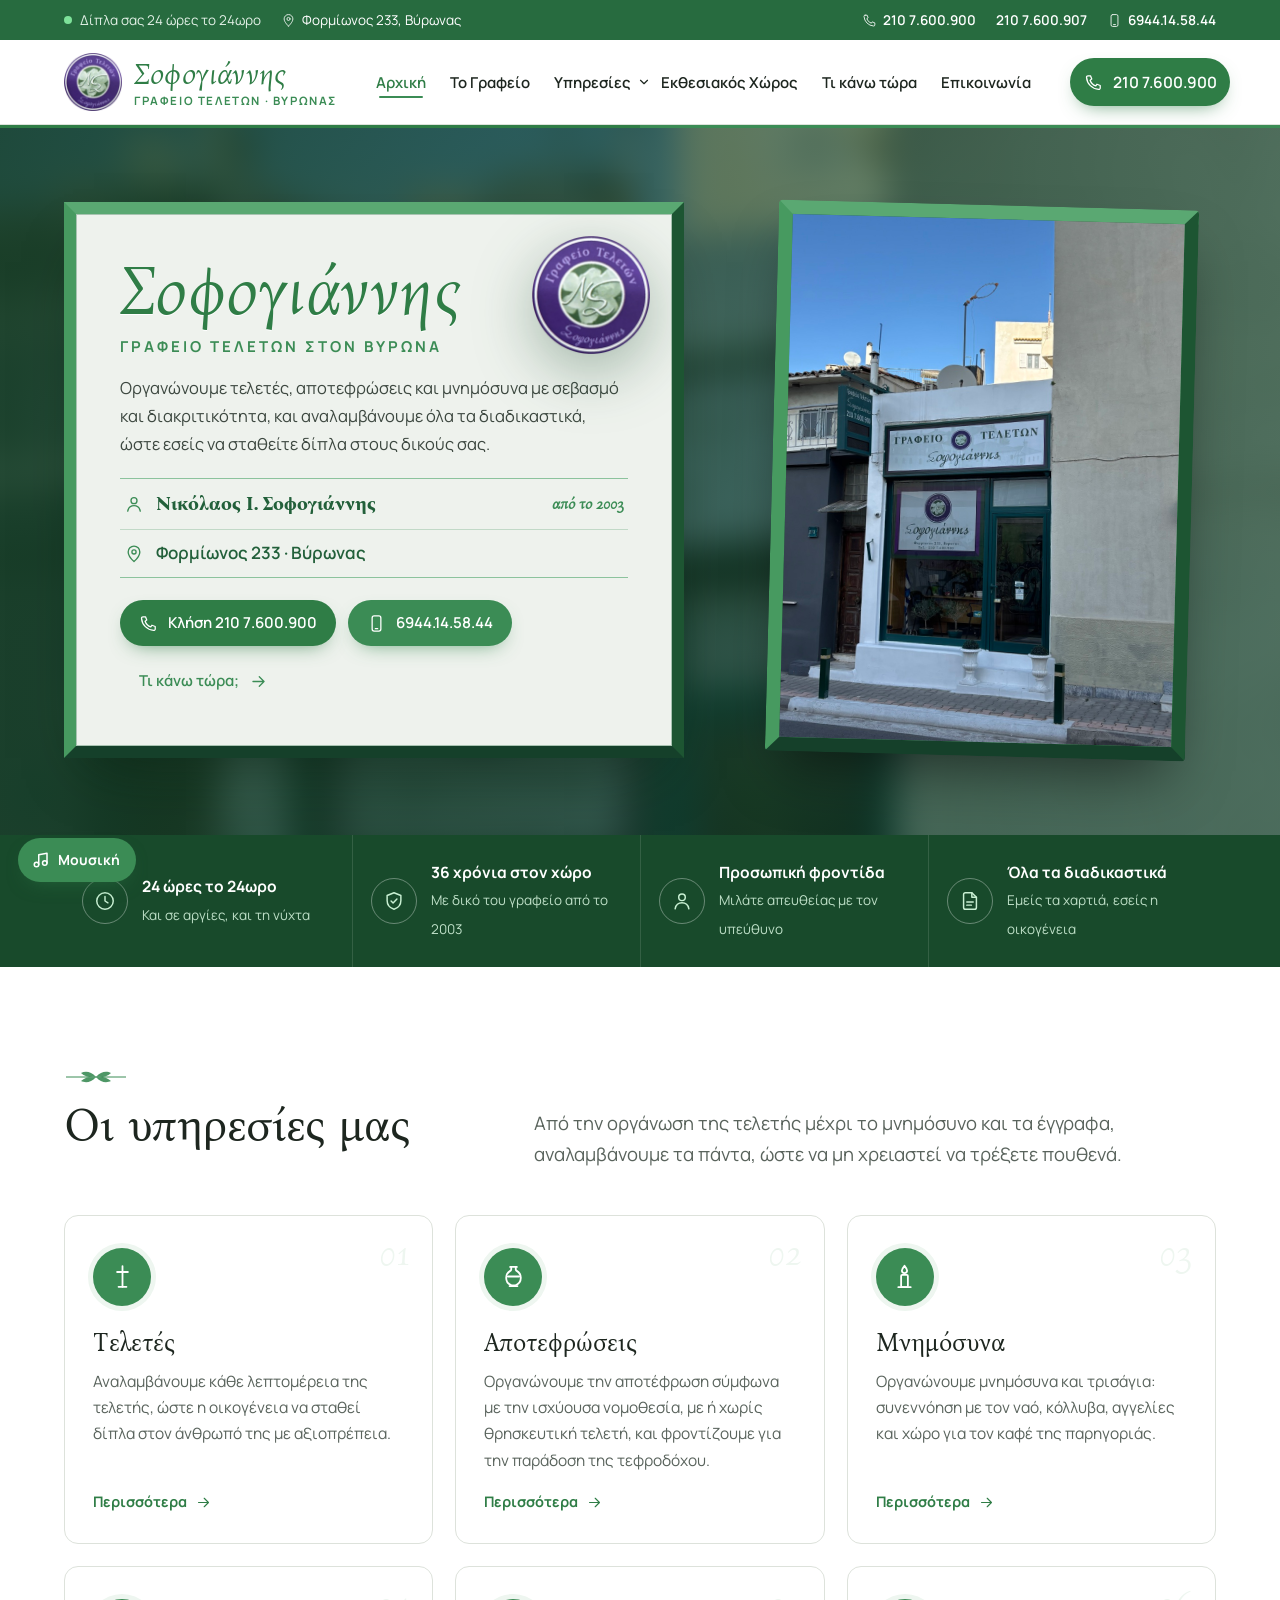
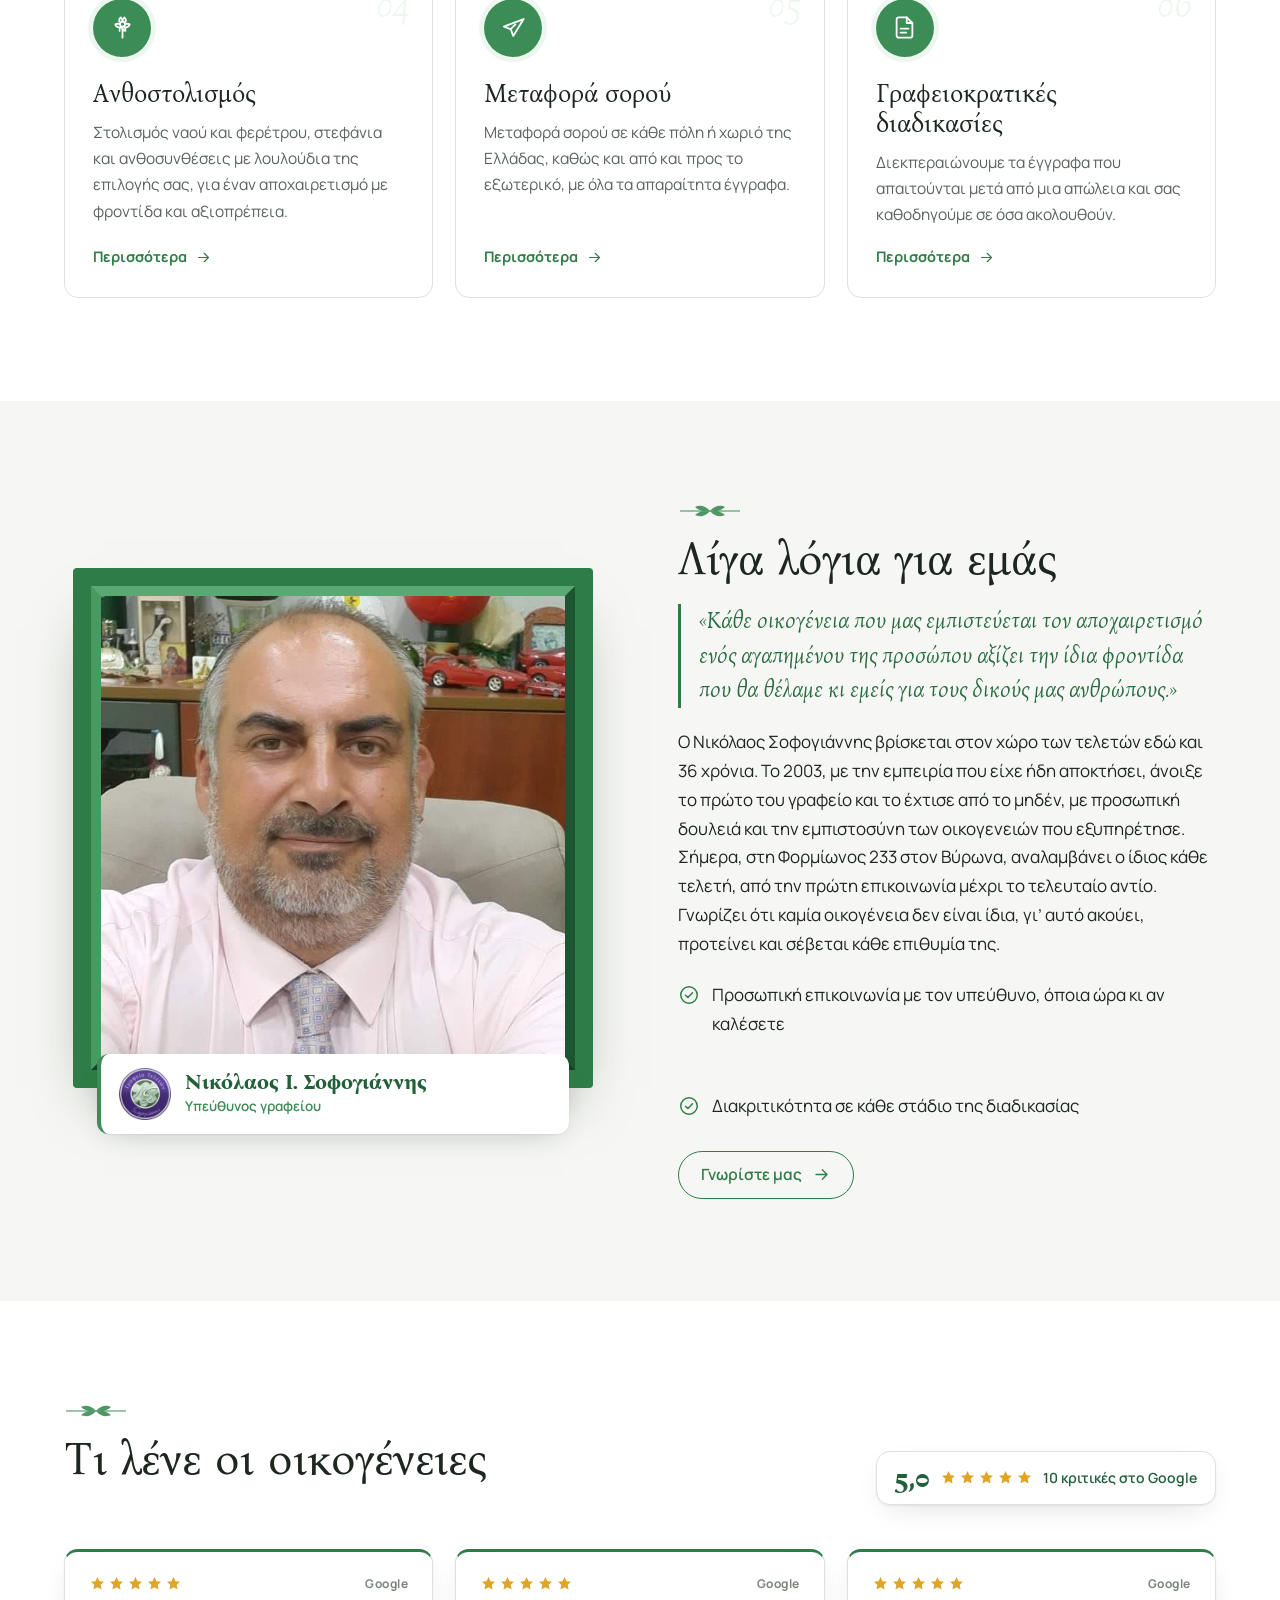
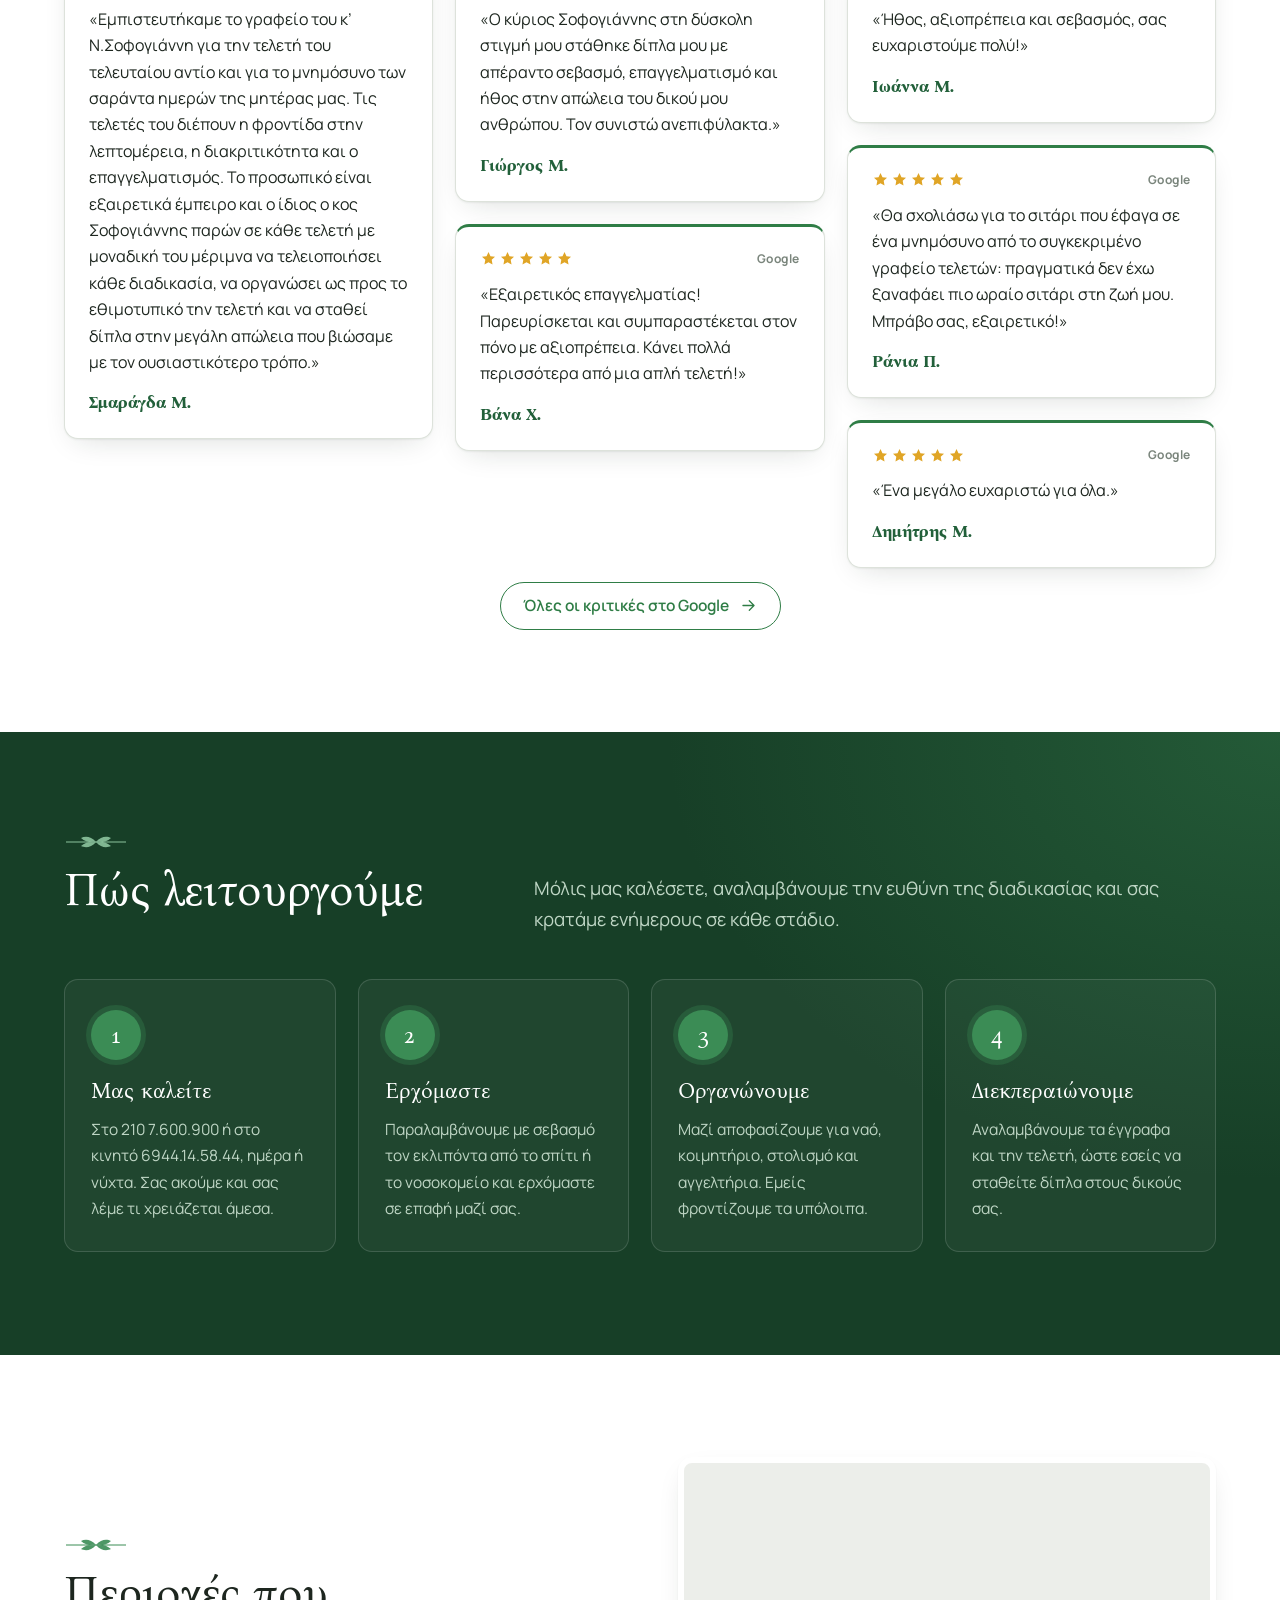
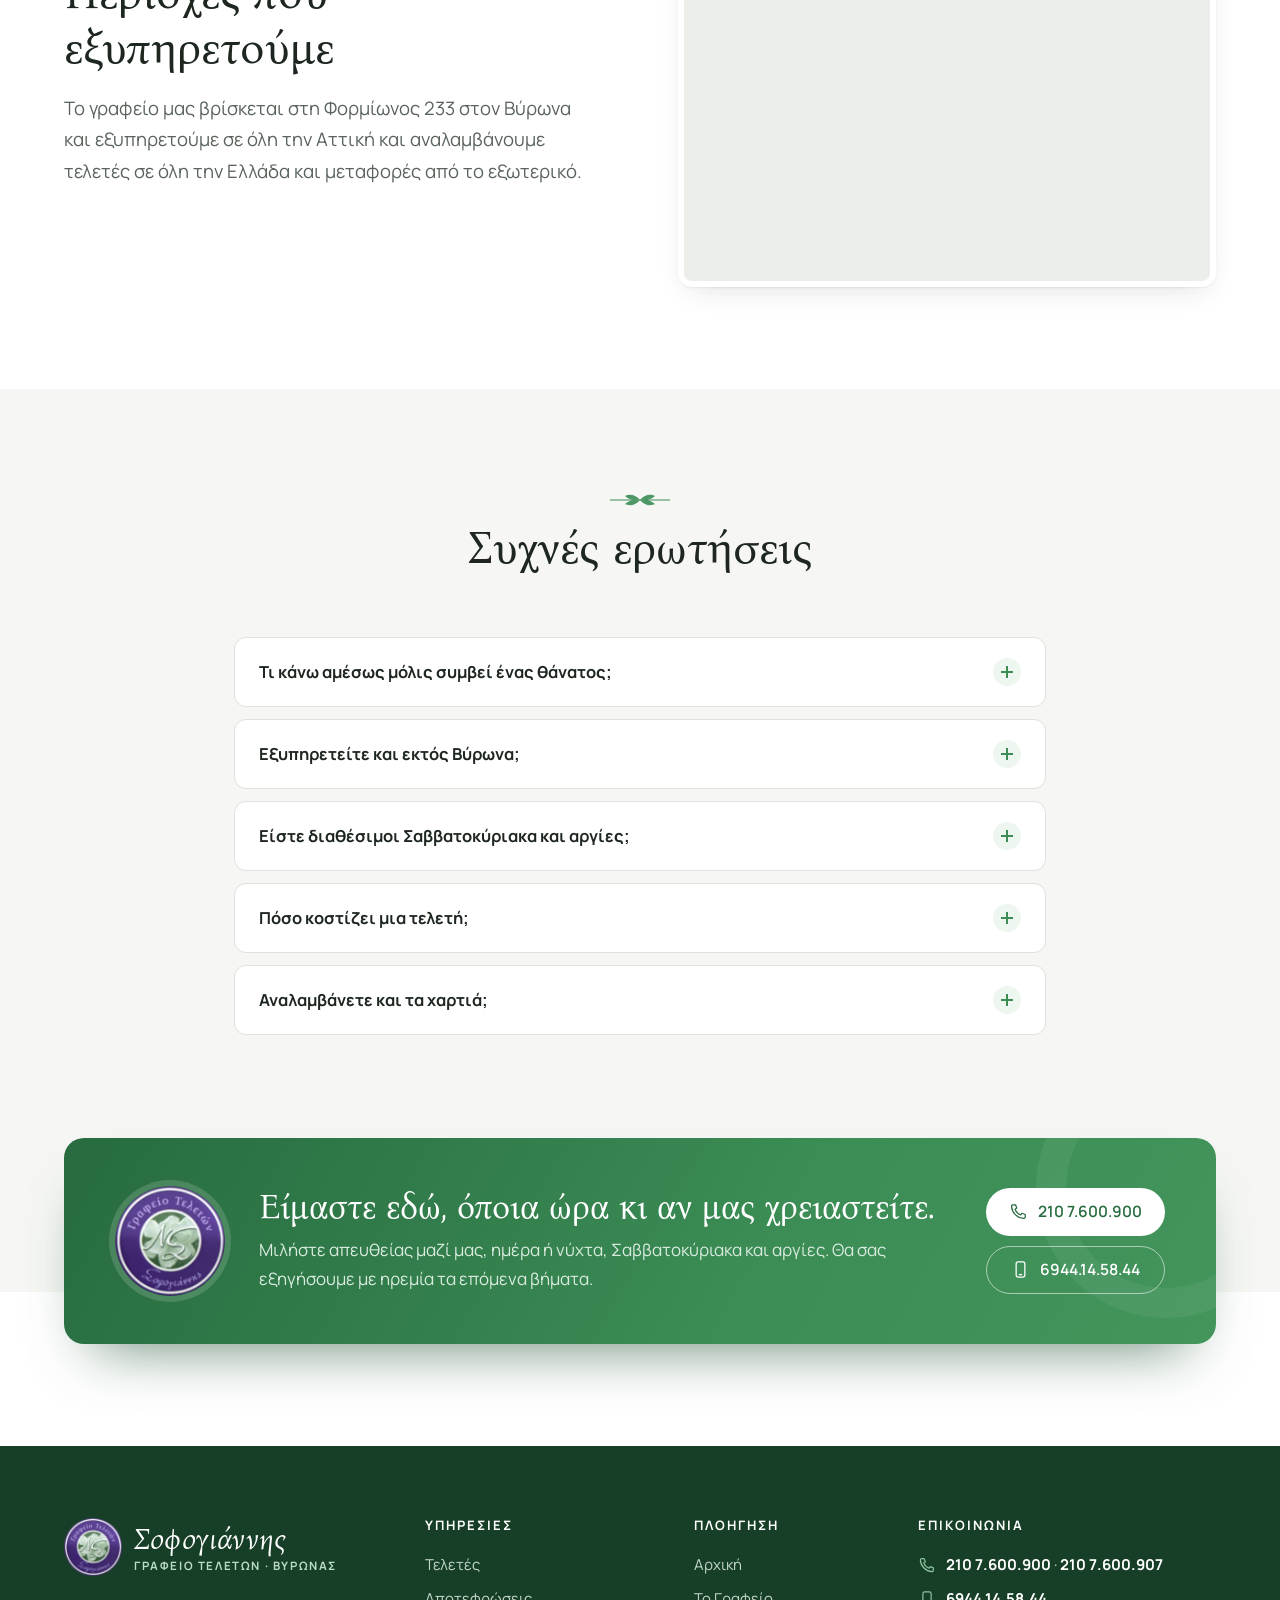
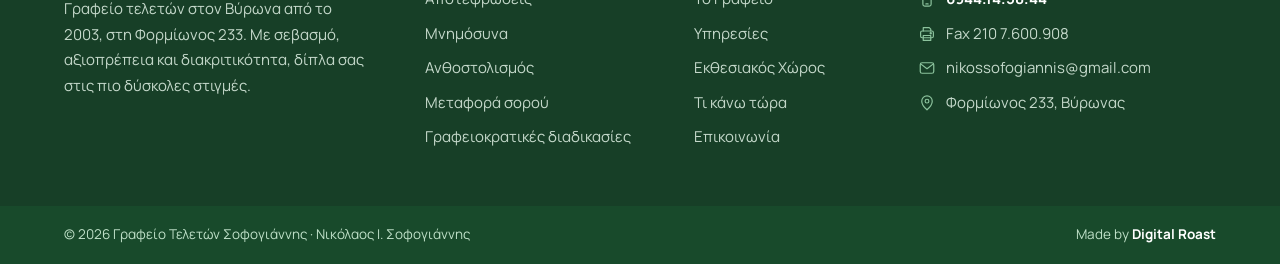
==== commit 15442494: "Μουσική: Σπανουδάκης «Κύματα» + πράσινη κορνίζα στη φωτογραφία της αρχικής Co-Authored-By: Claude Op" ====
--- a/index.html
+++ b/index.html
@@ -30,7 +30,7 @@
   <link rel="preconnect" href="https://fonts.googleapis.com">
   <link rel="preconnect" href="https://fonts.gstatic.com" crossorigin>
   <link href="https://fonts.googleapis.com/css2?family=Bona+Nova:ital,wght@0,400;0,700;1,400&family=Manrope:wght@400;500;600;700&display=swap" rel="stylesheet">
-  <link rel="stylesheet" href="/css/style.css?v=cf1939ad">
+  <link rel="stylesheet" href="/css/style.css?v=d373864c">
   <script>document.documentElement.classList.add("js")</script>
   <script type="application/ld+json">
 {
@@ -553,6 +553,6 @@
   <a class="primary" href="tel:+302107600900"><svg viewBox="0 0 24 24" fill="none" stroke="currentColor" stroke-width="1.6" stroke-linecap="round" stroke-linejoin="round" aria-hidden="true"><path d="M5 3.5h3.2l1.6 4.2-2.1 1.4a11.5 11.5 0 0 0 7.2 7.2l1.4-2.1 4.2 1.6V19a1.8 1.8 0 0 1-2 1.8A16.5 16.5 0 0 1 3.2 5.5 1.8 1.8 0 0 1 5 3.5z"/></svg>210 7.600.900</a>
   <a href="tel:+306944145844"><svg viewBox="0 0 24 24" fill="none" stroke="currentColor" stroke-width="1.6" stroke-linecap="round" stroke-linejoin="round" aria-hidden="true"><rect x="6.5" y="2.5" width="11" height="19" rx="2.5"/><path d="M10.5 18.5h3"/></svg>Κινητό</a>
 </div>
-<script src="/js/main.js?v=cf1939ad" defer></script>
+<script src="/js/main.js?v=d373864c" defer></script>
 </body>
 </html>
--- a/css/style.css
+++ b/css/style.css
@@ -531,6 +531,7 @@
 .hero-grid > .bevel { grid-column: 1; grid-row: 1; }
 .hero-shot { grid-column: 2; grid-row: 1; margin: 0; justify-self: center; width: min(100%, 420px); background: #fff; padding: 10px 10px 10px; border-radius: 4px; box-shadow: 0 30px 60px -20px rgba(0, 0, 0, .55); transform: rotate(1.5deg); }
 .hero-shot img { width: 100%; height: auto; aspect-ratio: 3 / 4; object-fit: cover; display: block; }
+.hero-shot { background: var(--green); padding: 0; border: 14px solid; border-color: #5aa872 #1d5532 #15402a #479a60; } /* πράσινη ανάγλυφη κορνίζα όπως το πλαίσιο αριστερά */
 @media (max-width: 960px) {
   .hero-grid { grid-template-columns: 1fr; }
   .hero-shot { display: none; }
